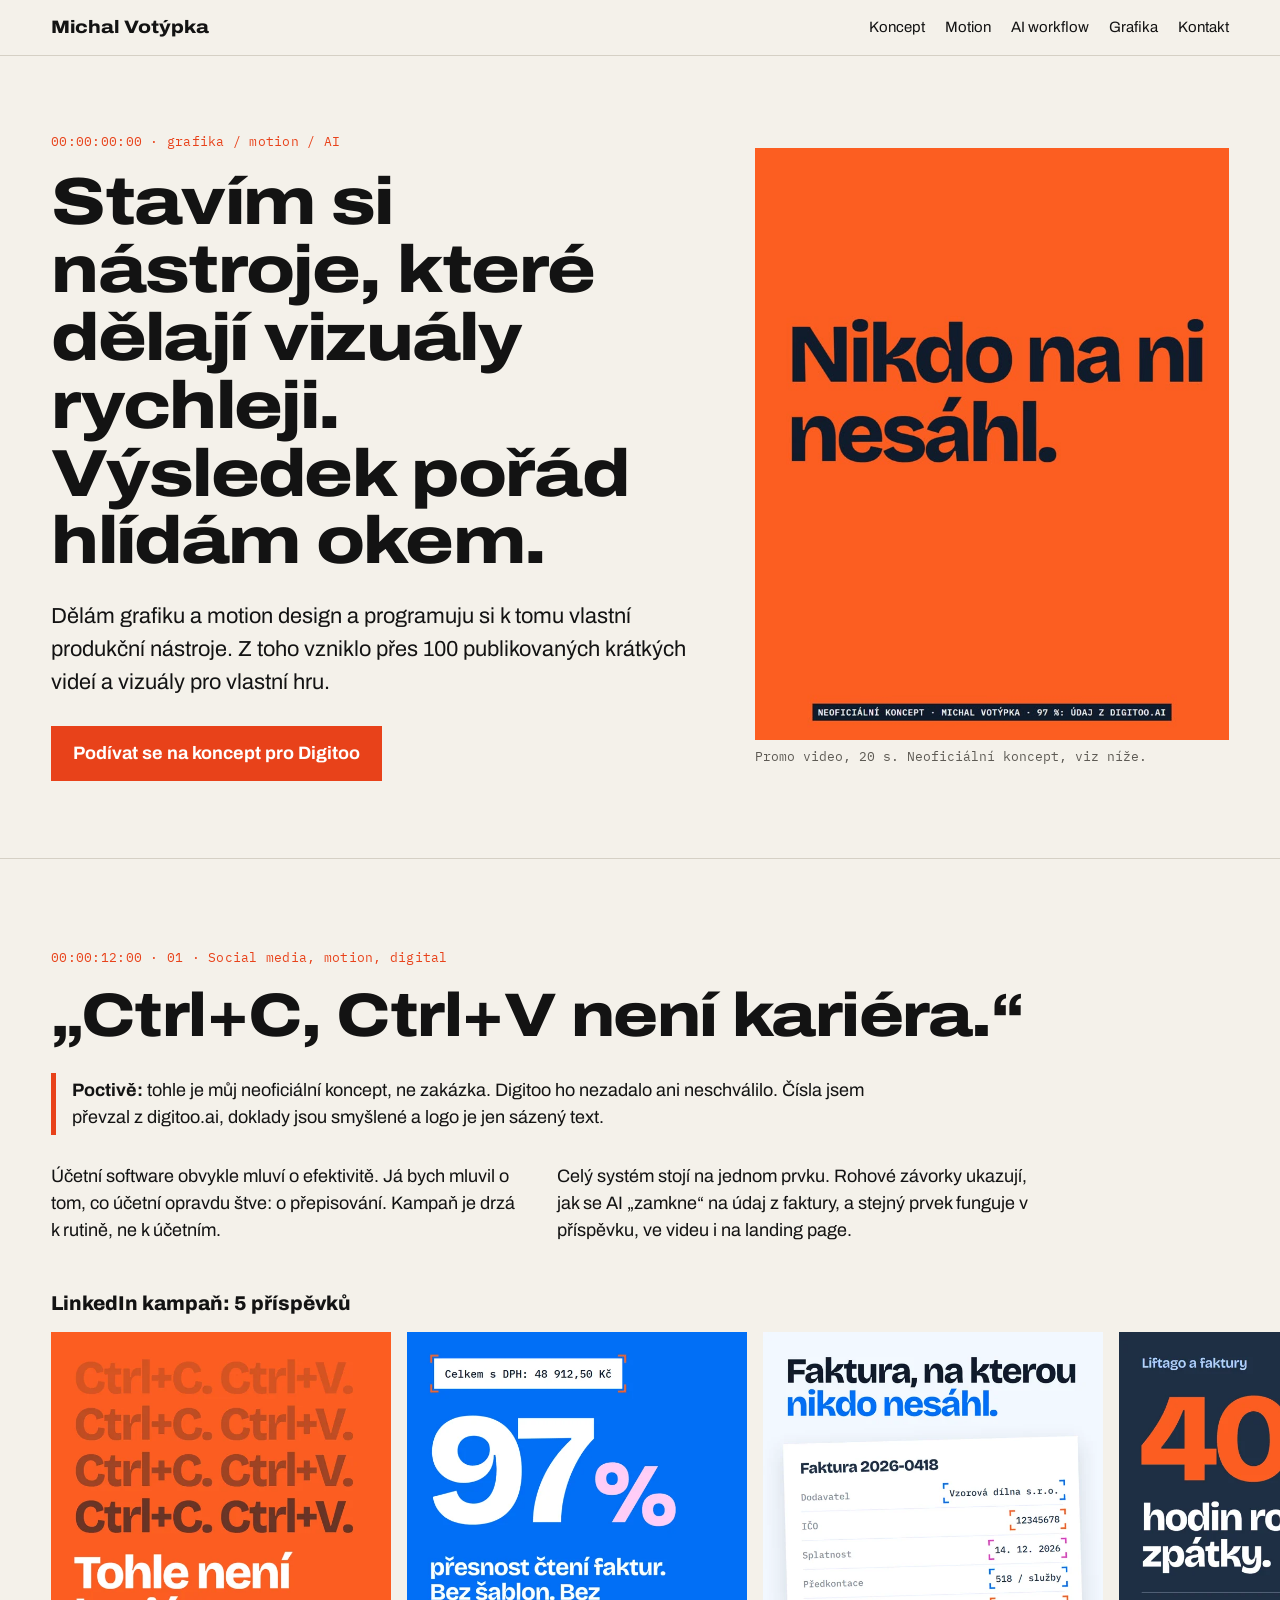
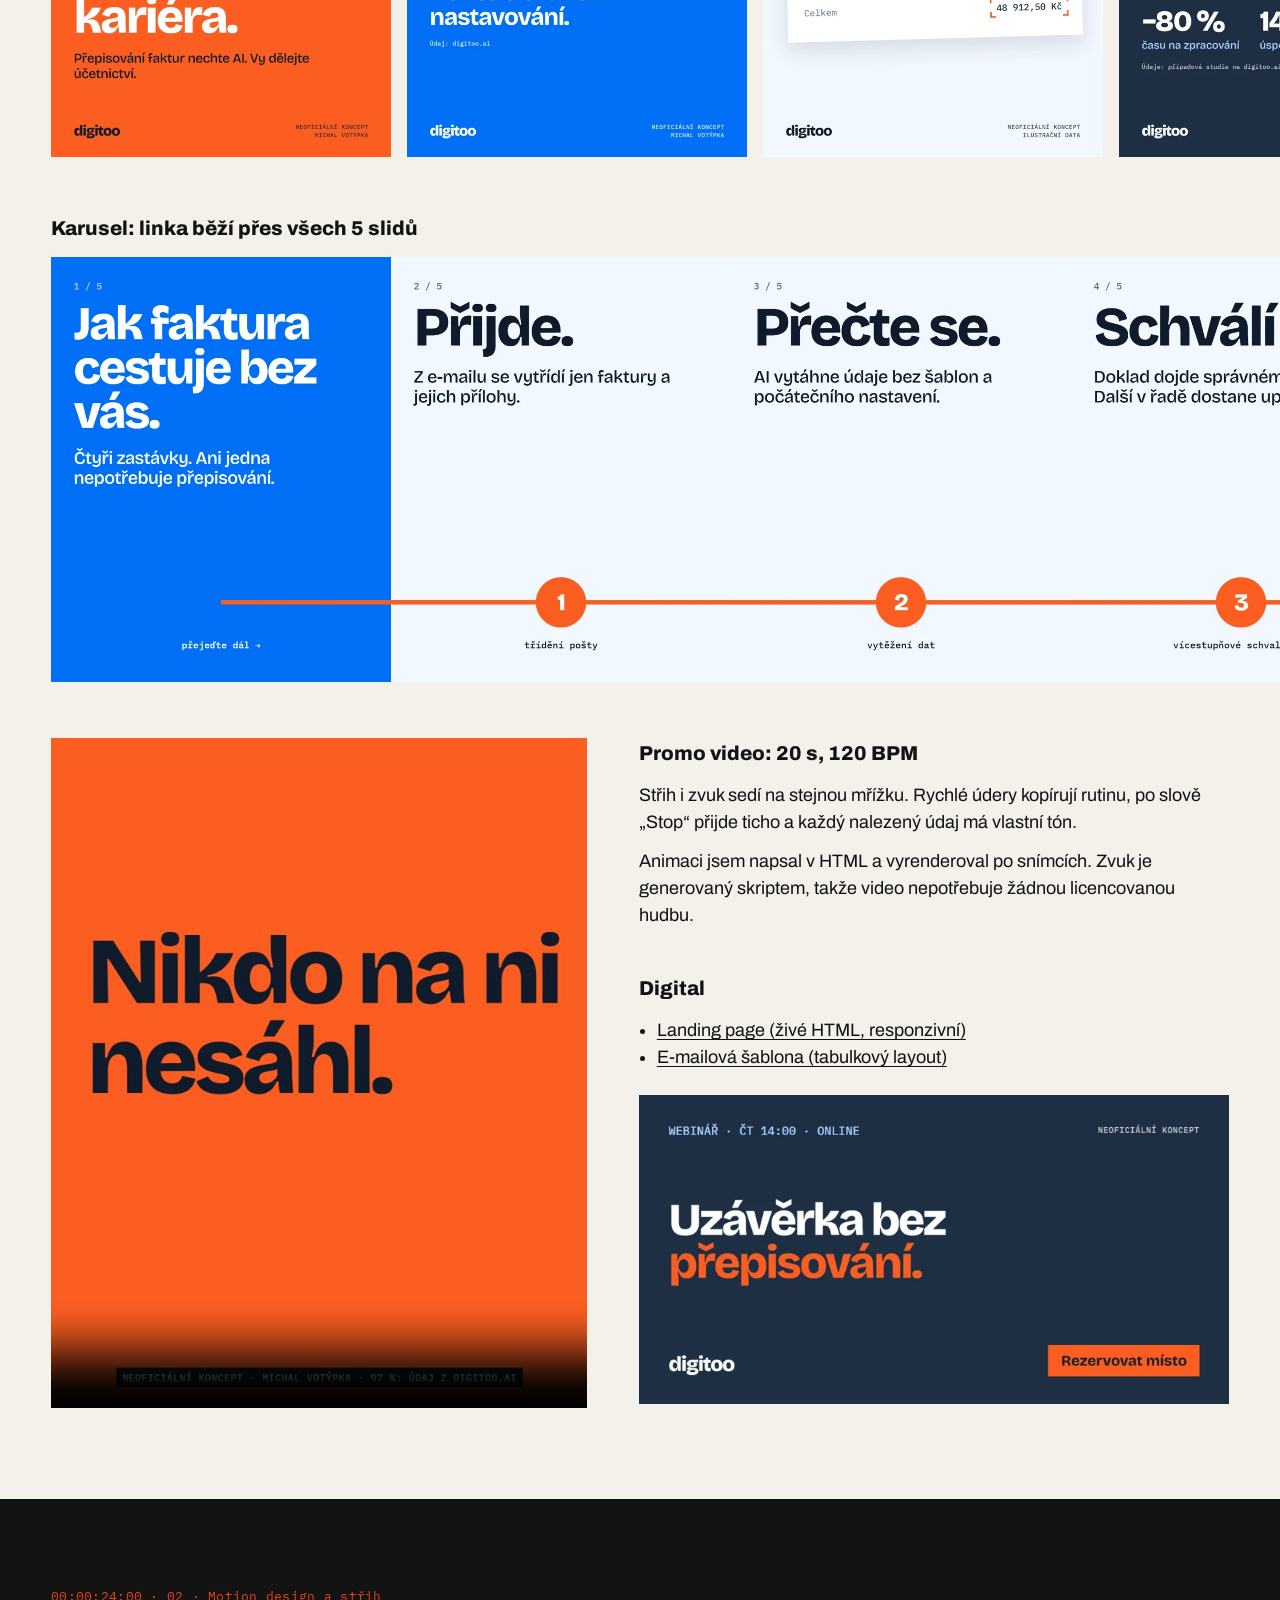
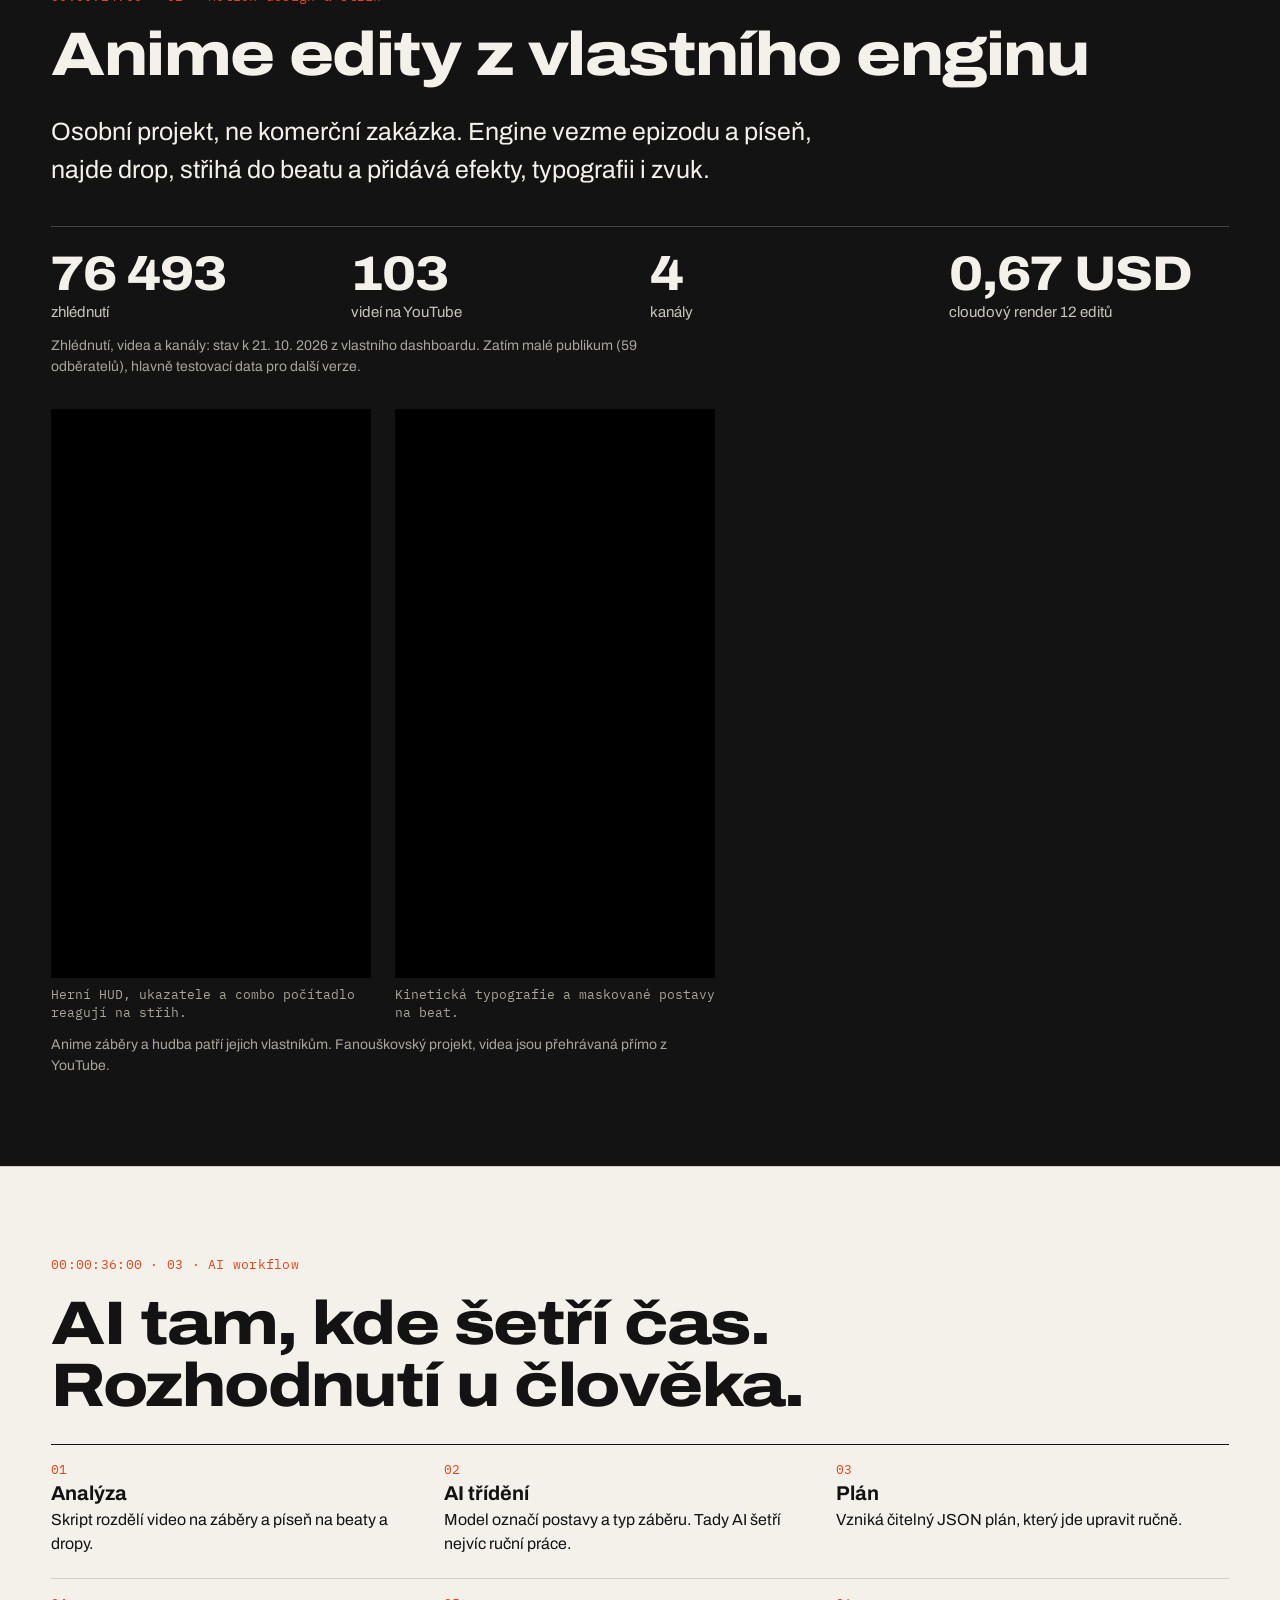
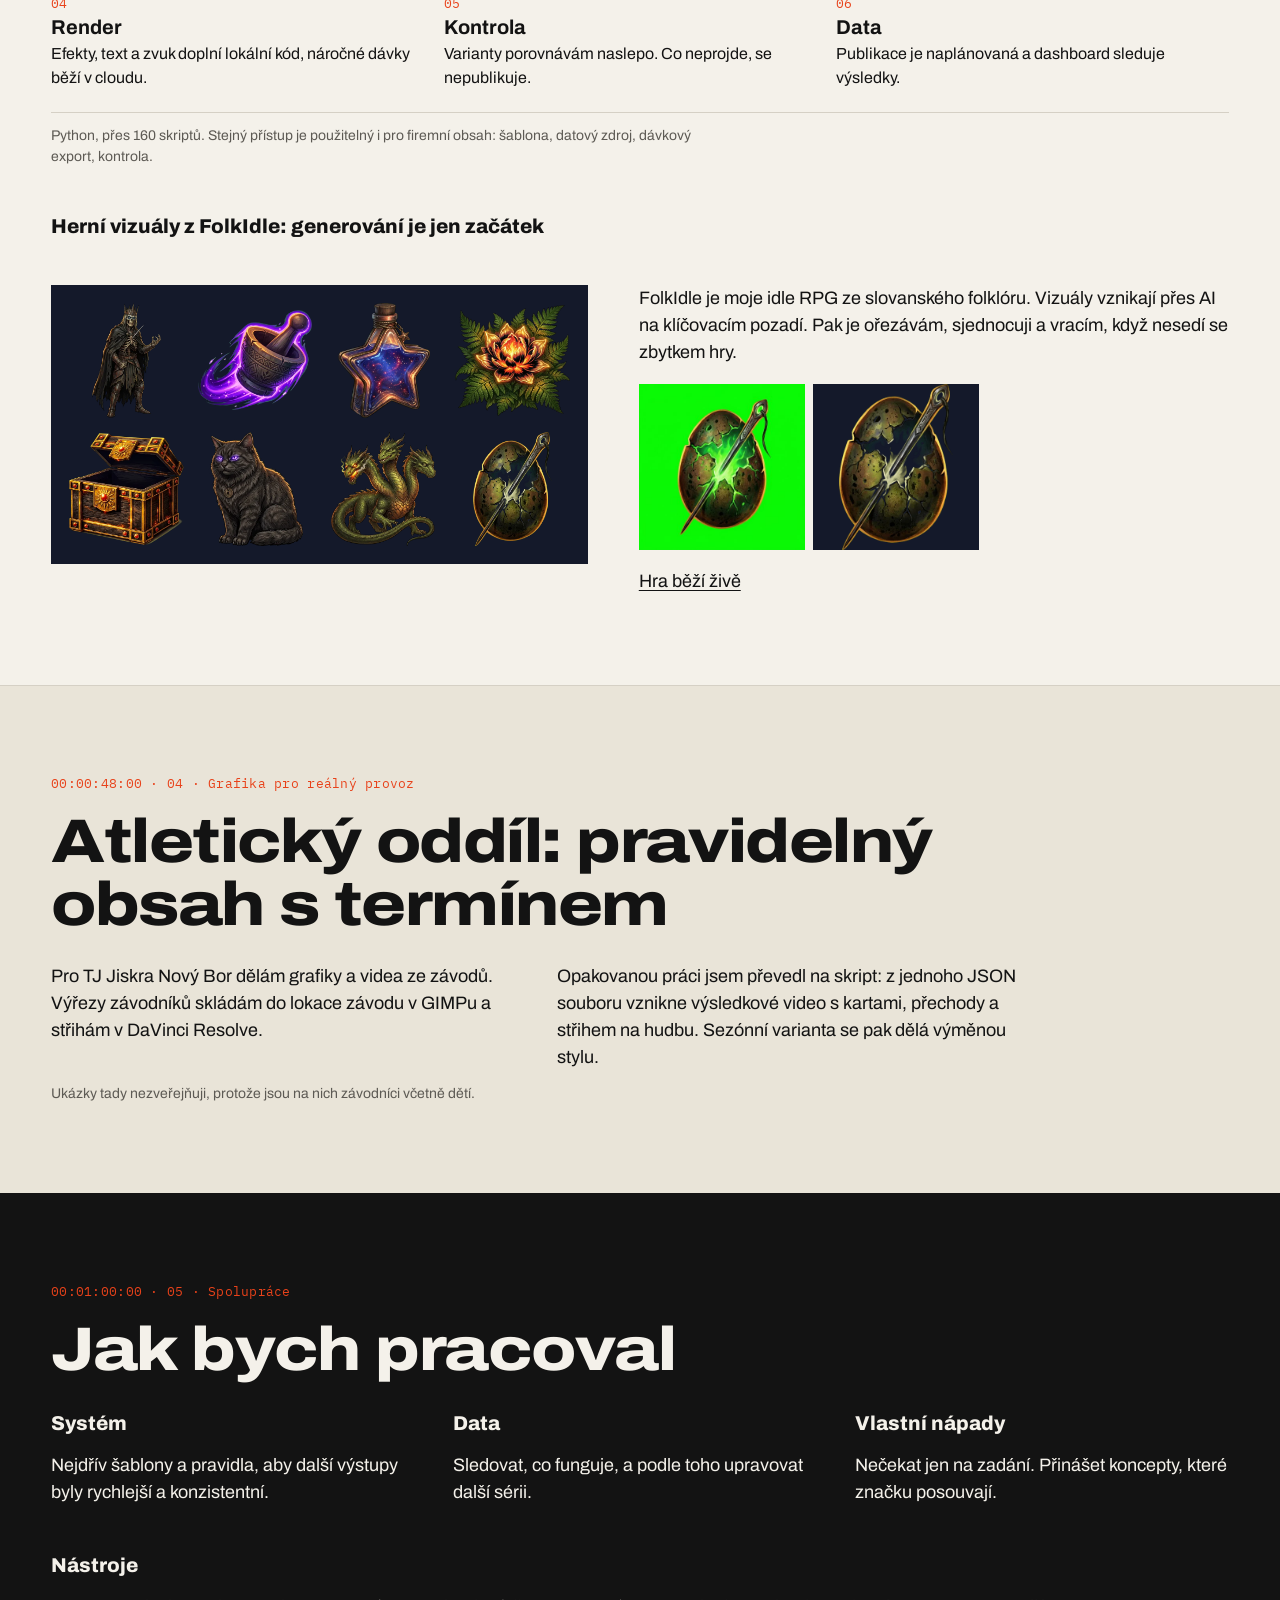
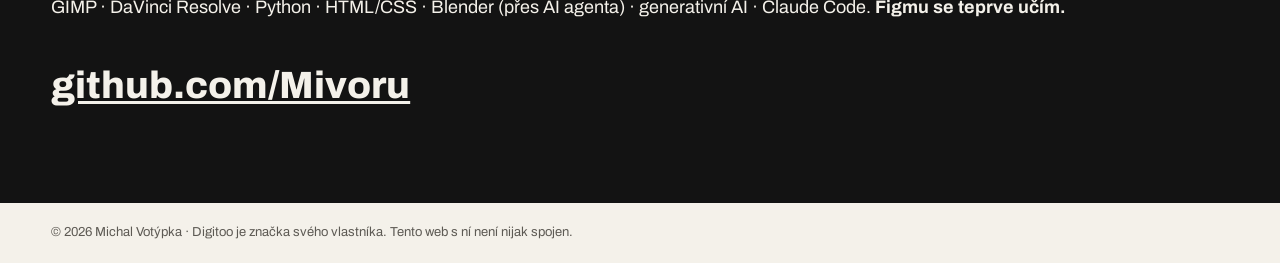
==== index.html @ 51f4b4b9 "feat: add portfolio site and Digitoo spec concept Static Czech portfolio with an unofficial campaign" ====
<!doctype html>
<html lang="cs"><head><meta charset="utf-8"><meta name="viewport" content="width=device-width,initial-scale=1">
<title>Michal Votýpka | AI-powered design a motion</title>
<meta name="description" content="Portfolio Michala Votýpky: grafika, motion design a vlastní AI nástroje pro kreativní produkci.">
<link rel="stylesheet" href="css/style.css"></head><body>
<header class="top"><a href="#start" class="name">Michal Votýpka</a>
<nav aria-label="Sekce"><a href="#koncept">Koncept</a><a href="#motion">Motion</a><a href="#workflow">AI workflow</a><a href="#grafika">Grafika</a><a href="#kontakt">Kontakt</a></nav></header>

<main id="start">
<section class="hero">
 <div class="hero-text">
  <p class="tc">00:00:00:00 · grafika / motion / AI</p>
  <h1>Stavím si nástroje, které dělají vizuály rychleji. Výsledek pořád hlídám okem.</h1>
  <p class="lead">Dělám grafiku a motion design a programuju si k tomu vlastní produkční nástroje. Z toho vzniklo přes 100 publikovaných krátkých videí a vizuály pro vlastní hru.</p>
  <a class="cta" href="#koncept">Podívat se na koncept pro Digitoo</a>
 </div>
 <figure class="hero-video"><video src="assets/video/promo.mp4" poster="assets/img/concept/promo_poster.jpg" autoplay muted loop playsinline></video>
 <figcaption>Promo video, 20 s. Neoficiální koncept, viz níže.</figcaption></figure>
</section>

<section id="koncept" class="block">
 <p class="tc">00:00:12:00 · 01 · Social media, motion, digital</p>
 <h2>„Ctrl+C, Ctrl+V není kariéra.“</h2>
 <p class="honest"><b>Poctivě:</b> tohle je můj neoficiální koncept, ne zakázka. Digitoo ho nezadalo ani neschválilo. Čísla jsem převzal z digitoo.ai, doklady jsou smyšlené a logo je jen sázený text.</p>
 <div class="two"><p>Účetní software obvykle mluví o efektivitě. Já bych mluvil o tom, co účetní opravdu štve: o přepisování. Kampaň je drzá k rutině, ne k účetním.</p>
 <p>Celý systém stojí na jednom prvku. Rohové závorky ukazují, jak se AI „zamkne“ na údaj z faktury, a stejný prvek funguje v příspěvku, ve videu i na landing page.</p></div>
 <h3>LinkedIn kampaň: 5 příspěvků</h3>
 <div class="rail" tabindex="0" aria-label="Příspěvky kampaně">
  <img loading="lazy" src="assets/img/concept/p1.webp" alt="Příspěvek: Ctrl+C, Ctrl+V. Tohle není kariéra.">
  <img loading="lazy" src="assets/img/concept/p2.webp" alt="Příspěvek: 97 % přesnost čtení faktur">
  <img loading="lazy" src="assets/img/concept/p3.webp" alt="Příspěvek: Faktura, na kterou nikdo nesáhl">
  <img loading="lazy" src="assets/img/concept/p4.webp" alt="Příspěvek: 400+ hodin ročně zpátky">
  <img loading="lazy" src="assets/img/concept/p5.webp" alt="Příspěvek: Krabice od bot není archiv">
 </div>
 <h3>Karusel: linka běží přes všech 5 slidů</h3>
 <div class="rail tight" tabindex="0" aria-label="Karusel">
  <img loading="lazy" src="assets/img/concept/c1.webp" alt="Slide 1: Jak faktura cestuje bez vás"><img loading="lazy" src="assets/img/concept/c2.webp" alt="Slide 2: Přijde"><img loading="lazy" src="assets/img/concept/c3.webp" alt="Slide 3: Přečte se"><img loading="lazy" src="assets/img/concept/c4.webp" alt="Slide 4: Schválí se"><img loading="lazy" src="assets/img/concept/c5.webp" alt="Slide 5: Zaúčtuje se">
 </div>
 <div class="split">
  <figure><video src="assets/video/promo.mp4" poster="assets/img/concept/promo_poster.jpg" controls playsinline preload="none"></video></figure>
  <div><h3>Promo video: 20 s, 120 BPM</h3>
  <p>Střih i zvuk sedí na stejnou mřížku. Rychlé údery kopírují rutinu, po slově „Stop“ přijde ticho a každý nalezený údaj má vlastní tón.</p>
  <p>Animaci jsem napsal v HTML a vyrenderoval po snímcích. Zvuk je generovaný skriptem, takže video nepotřebuje žádnou licencovanou hudbu.</p>
  <h3>Digital</h3>
  <ul class="links"><li><a href="concept/landing.html">Landing page (živé HTML, responzivní)</a></li><li><a href="concept/email.html">E-mailová šablona (tabulkový layout)</a></li></ul>
  <img loading="lazy" class="banner" src="assets/img/concept/b1.webp" alt="Banner na webinář: Uzávěrka bez přepisování"></div>
 </div>
</section>

<section id="motion" class="block dark">
 <p class="tc">00:00:24:00 · 02 · Motion design a střih</p>
 <h2>Anime edity z vlastního enginu</h2>
 <p class="big-note">Osobní projekt, ne komerční zakázka. Engine vezme epizodu a píseň, najde drop, střihá do beatu a přidává efekty, typografii i zvuk.</p>
 <dl class="stats"><div><dt>76 493</dt><dd>zhlédnutí</dd></div><div><dt>103</dt><dd>videí na YouTube</dd></div><div><dt>4</dt><dd>kanály</dd></div><div><dt>0,67 USD</dt><dd>cloudový render 12 editů</dd></div></dl>
 <p class="small">Zhlédnutí, videa a kanály: stav k 21. 10. 2026 z vlastního dashboardu. Zatím malé publikum (59 odběratelů), hlavně testovací data pro další verze.</p>
 <div class="clips">
  <figure><iframe loading="lazy" src="https://www.youtube-nocookie.com/embed/Z-_xlvTYbtY" title="Edit Yuji vs Choso" allow="encrypted-media; picture-in-picture; fullscreen"></iframe><figcaption>Herní HUD, ukazatele a combo počítadlo reagují na střih.</figcaption></figure>
  <figure><iframe loading="lazy" src="https://www.youtube-nocookie.com/embed/14dQo7LwkXw" title="Edit Blood Demon Arts" allow="encrypted-media; picture-in-picture; fullscreen"></iframe><figcaption>Kinetická typografie a maskované postavy na beat.</figcaption></figure>
 </div>
 <p class="small">Anime záběry a hudba patří jejich vlastníkům. Fanouškovský projekt, videa jsou přehrávaná přímo z YouTube.</p>
</section>

<section id="workflow" class="block">
 <p class="tc">00:00:36:00 · 03 · AI workflow</p>
 <h2>AI tam, kde šetří čas. Rozhodnutí u člověka.</h2>
 <ol class="flow">
  <li><b>Analýza</b>Skript rozdělí video na záběry a píseň na beaty a dropy.</li>
  <li><b>AI třídění</b>Model označí postavy a typ záběru. Tady AI šetří nejvíc ruční práce.</li>
  <li><b>Plán</b>Vzniká čitelný JSON plán, který jde upravit ručně.</li>
  <li><b>Render</b>Efekty, text a zvuk doplní lokální kód, náročné dávky běží v cloudu.</li>
  <li><b>Kontrola</b>Varianty porovnávám naslepo. Co neprojde, se nepublikuje.</li>
  <li><b>Data</b>Publikace je naplánovaná a dashboard sleduje výsledky.</li>
 </ol>
 <p class="small">Python, přes 160 skriptů. Stejný přístup je použitelný i pro firemní obsah: šablona, datový zdroj, dávkový export, kontrola.</p>
 <h3>Herní vizuály z FolkIdle: generování je jen začátek</h3>
 <div class="split game">
  <div class="assets">
   <img loading="lazy" src="assets/img/game/boss_koschei_sprite.webp" alt="Boss Kostěj"><img loading="lazy" src="assets/img/game/ab_mortar_flight.webp" alt="Ikona schopnosti: let v hmoždíři"><img loading="lazy" src="assets/img/game/potion_kupala.webp" alt="Lektvar"><img loading="lazy" src="assets/img/game/herb_fern_flower.webp" alt="Kapradí"><img loading="lazy" src="assets/img/game/loot_legendary_open.webp" alt="Legendární truhla"><img loading="lazy" src="assets/img/game/mob_bayun.webp" alt="Kocour Bajun"><img loading="lazy" src="assets/img/game/boss_zmey_sprite.webp" alt="Boss Zmej"><img loading="lazy" src="assets/img/game/ab_needle.webp" alt="Ikona schopnosti: jehla ve vejci">
  </div>
  <div><p>FolkIdle je moje idle RPG ze slovanského folklóru. Vizuály vznikají přes AI na klíčovacím pozadí. Pak je ořezávám, sjednocuji a vracím, když nesedí se zbytkem hry.</p>
  <figure class="before"><img loading="lazy" src="assets/img/game/ab_needle_raw.jpg" alt="Původní výstup na klíčovacím pozadí"><img loading="lazy" src="assets/img/game/ab_needle.webp" alt="Výsledný výřez"></figure>
  <p><a href="https://folkidle.duckdns.org">Hra běží živě</a></p></div>
 </div>
</section>

<section id="grafika" class="block alt">
 <p class="tc">00:00:48:00 · 04 · Grafika pro reálný provoz</p>
 <h2>Atletický oddíl: pravidelný obsah s termínem</h2>
 <div class="two"><p>Pro TJ Jiskra Nový Bor dělám grafiky a videa ze závodů. Výřezy závodníků skládám do lokace závodu v GIMPu a střihám v DaVinci Resolve.</p>
  <p>Opakovanou práci jsem převedl na skript: z jednoho JSON souboru vznikne výsledkové video s kartami, přechody a střihem na hudbu. Sezónní varianta se pak dělá výměnou stylu.</p></div>
 <p class="small">Ukázky tady nezveřejňuji, protože jsou na nich závodníci včetně dětí.</p>
</section>

<section id="kontakt" class="block dark">
 <p class="tc">00:01:00:00 · 05 · Spolupráce</p>
 <h2>Jak bych pracoval</h2>
 <div class="three"><div><h3>Systém</h3><p>Nejdřív šablony a pravidla, aby další výstupy byly rychlejší a konzistentní.</p></div><div><h3>Data</h3><p>Sledovat, co funguje, a podle toho upravovat další sérii.</p></div><div><h3>Vlastní nápady</h3><p>Nečekat jen na zadání. Přinášet koncepty, které značku posouvají.</p></div></div>
 <h3>Nástroje</h3>
 <p>GIMP · DaVinci Resolve · Python · HTML/CSS · Blender (přes AI agenta) · generativní AI · Claude Code. <b>Figmu se teprve učím.</b></p>
 <p class="contact"><a href="https://github.com/Mivoru">github.com/Mivoru</a></p>
</section>
</main>
<footer class="foot">© 2026 Michal Votýpka · Digitoo je značka svého vlastníka. Tento web s ní není nijak spojen.</footer>
<script src="js/main.js"></script></body></html>
---- css/style.css ----
@font-face{font-family:Archivo;src:url(../assets/fonts/archivo-latin-ext-wdth-normal.woff2) format("woff2");font-weight:100 900;font-stretch:62% 125%;unicode-range:U+0100-02BA,U+1E00-1E9F,U+20A0-20C0}
@font-face{font-family:Archivo;src:url(../assets/fonts/archivo-latin-wdth-normal.woff2) format("woff2");font-weight:100 900;font-stretch:62% 125%;unicode-range:U+0000-00FF,U+2000-206F,U+20AC,U+2212}
@font-face{font-family:Plex;src:url(../assets/fonts/ibm-plex-mono-latin-ext-400-normal.woff2) format("woff2");font-weight:400;unicode-range:U+0100-02BA,U+1E00-1E9F}
@font-face{font-family:Plex;src:url(../assets/fonts/ibm-plex-mono-latin-400-normal.woff2) format("woff2");font-weight:400;unicode-range:U+0000-00FF,U+2000-206F}
:root{--paper:#F4F1EA;--ink:#131313;--mute:#5d5a54;--line:#d5d0c5;--hot:#E8421A;--dark:#131313;--alt:#E9E4D8;--gutter:clamp(16px,4vw,56px)}
*{box-sizing:border-box;margin:0}
html{scroll-behavior:smooth;scroll-padding-top:72px}
body{background:var(--paper);color:var(--ink);font:400 18px/1.5 Archivo,system-ui,sans-serif;-webkit-font-smoothing:antialiased;overflow-x:hidden}
img,video{display:block;max-width:100%}
a{color:inherit;text-underline-offset:3px}
a:focus-visible,.rail:focus-visible{outline:3px solid var(--hot);outline-offset:3px}
.top{position:sticky;top:0;z-index:9;display:flex;justify-content:space-between;align-items:center;gap:16px;padding:14px var(--gutter);background:var(--paper);border-bottom:1px solid var(--line)}
.name{font-weight:800;font-stretch:115%;text-decoration:none;white-space:nowrap}
.top nav{display:flex;gap:20px;font-size:15px}.top nav a{text-decoration:none}.top nav a:hover{color:var(--hot)}
.tc{font:400 13px/1.4 Plex,monospace;color:var(--hot);letter-spacing:.02em;margin-bottom:18px}
h1,h2{font-weight:800;font-stretch:118%;letter-spacing:-.025em;line-height:1.02}
h1{font-size:clamp(36px,5.2vw,74px)}
h2{font-size:clamp(32px,4.8vw,66px);max-width:17em;margin-bottom:26px}
h3{font-size:20px;font-weight:800;margin:44px 0 14px}
p+p{margin-top:12px}
.hero{display:grid;grid-template-columns:1.35fr 1fr;gap:clamp(24px,5vw,72px);align-items:center;padding:clamp(36px,6vw,80px) var(--gutter)}
.lead{font-size:clamp(18px,1.7vw,22px);margin:24px 0 28px;max-width:34em}
.cta{display:inline-block;background:var(--hot);color:#fff;font-weight:700;padding:14px 22px;text-decoration:none}
.cta:hover{background:var(--ink)}
.hero-video video{width:100%;max-height:74vh;object-fit:contain;background:#000}
figcaption{font:400 13px/1.4 Plex,monospace;color:var(--mute);margin-top:8px}
.block{padding:clamp(48px,7vw,104px) var(--gutter);border-top:1px solid var(--line)}
.dark{background:var(--dark);color:var(--paper);border:0}.dark figcaption,.dark .small{color:#a9a59c}
.alt{background:var(--alt)}
.honest{border-left:5px solid var(--hot);padding:4px 0 4px 16px;max-width:46em;margin-bottom:28px}
.two{display:grid;grid-template-columns:1fr 1fr;gap:32px;max-width:980px}.two p{margin:0}
.rail{display:flex;gap:16px;overflow-x:auto;padding-bottom:12px;margin-right:calc(var(--gutter)*-1);scroll-snap-type:x proximity}
.rail img{flex:none;width:min(340px,76vw);height:auto;aspect-ratio:4/5;scroll-snap-align:start}
.rail.tight{gap:0}
.split{display:grid;grid-template-columns:minmax(0,1fr) minmax(0,1.1fr);gap:clamp(24px,4vw,56px);margin-top:44px;align-items:start}
.split h3:first-child{margin-top:0}
.links{padding-left:18px}.banner{margin-top:24px;width:100%}
.big-note{font-size:clamp(19px,2vw,25px);max-width:32em}
.stats{display:grid;grid-template-columns:repeat(4,1fr);gap:20px;margin:38px 0 12px;border-top:1px solid #444;padding-top:20px}
.stats dt{font-size:clamp(28px,3.8vw,50px);font-weight:800;font-stretch:112%;letter-spacing:-.02em;line-height:1.1}
.stats dd{margin:0;color:#c9c5bb;font-size:15px}
.small{font-size:14px;color:var(--mute);max-width:46em;margin-top:12px}
.clips{display:grid;grid-template-columns:repeat(2,minmax(0,320px));gap:24px;margin-top:32px}
.clips iframe{display:block;width:100%;aspect-ratio:9/16;border:0;background:#000}
.flow{list-style:none;padding:0;counter-reset:s;display:grid;grid-template-columns:repeat(3,1fr);gap:0;border-top:1px solid var(--ink)}
.flow li{counter-increment:s;padding:16px 18px 22px 0;border-bottom:1px solid var(--line);font-size:16px}
.flow li::before{content:"0" counter(s);display:block;font:400 13px Plex,monospace;color:var(--hot)}
.flow b{display:block;font-size:20px}
.assets{display:grid;grid-template-columns:repeat(4,1fr);gap:14px;background:#14192A;padding:18px}
.assets img{width:100%;aspect-ratio:1;object-fit:contain}
.before{display:grid;grid-template-columns:1fr 1fr;gap:8px;margin:18px 0;max-width:340px}
.before img{width:100%;aspect-ratio:1;object-fit:contain;background:#14192A}
.three{display:grid;grid-template-columns:repeat(3,1fr);gap:28px}.three h3{margin-top:0}
.contact{font-size:clamp(24px,3vw,38px);font-weight:800;margin-top:36px}
.foot{padding:20px var(--gutter);font-size:13px;color:var(--mute)}
@media(max-width:860px){.hero,.split,.two,.three{grid-template-columns:minmax(0,1fr)}.top nav{display:none}.stats{grid-template-columns:1fr 1fr}.flow{grid-template-columns:1fr 1fr}.hero-video{max-width:440px}}
@media(max-width:480px){.flow{grid-template-columns:1fr}.clips{grid-template-columns:minmax(0,1fr)}}
@media(prefers-reduced-motion:reduce){html{scroll-behavior:auto}}
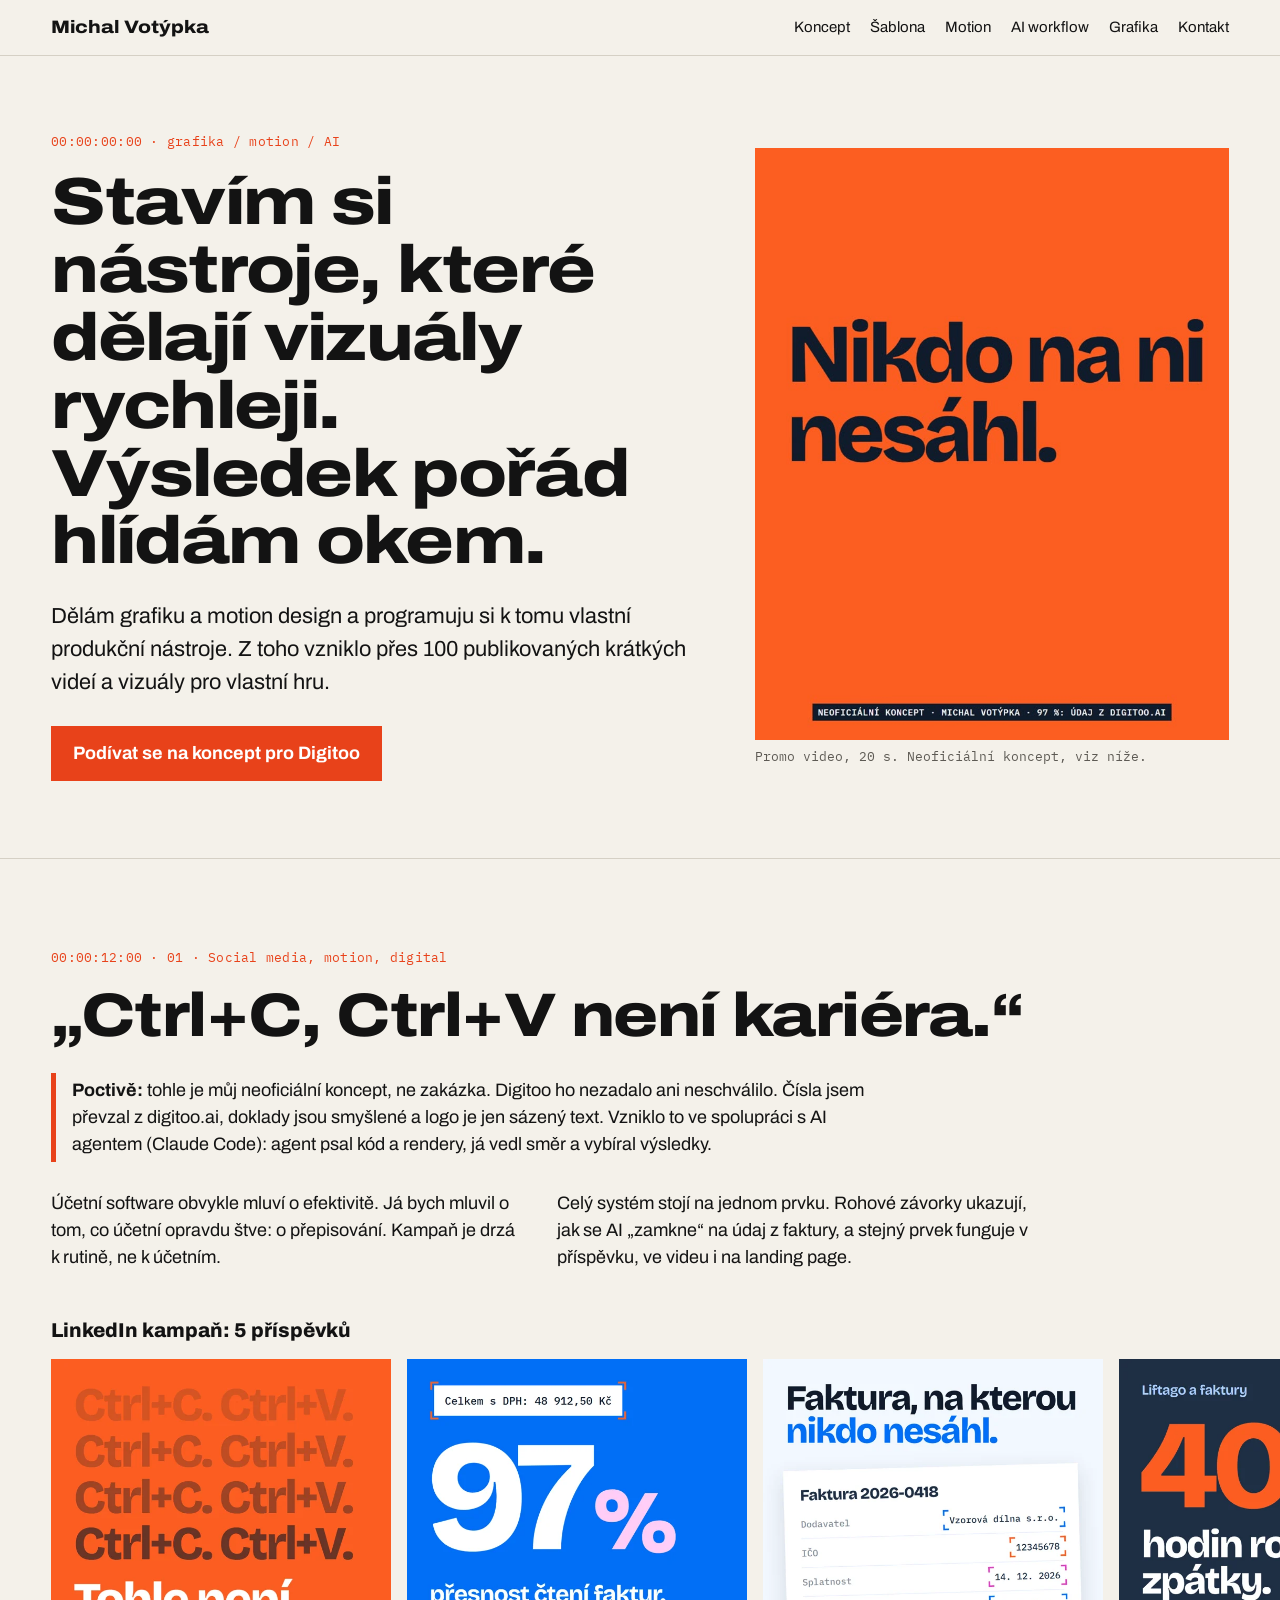
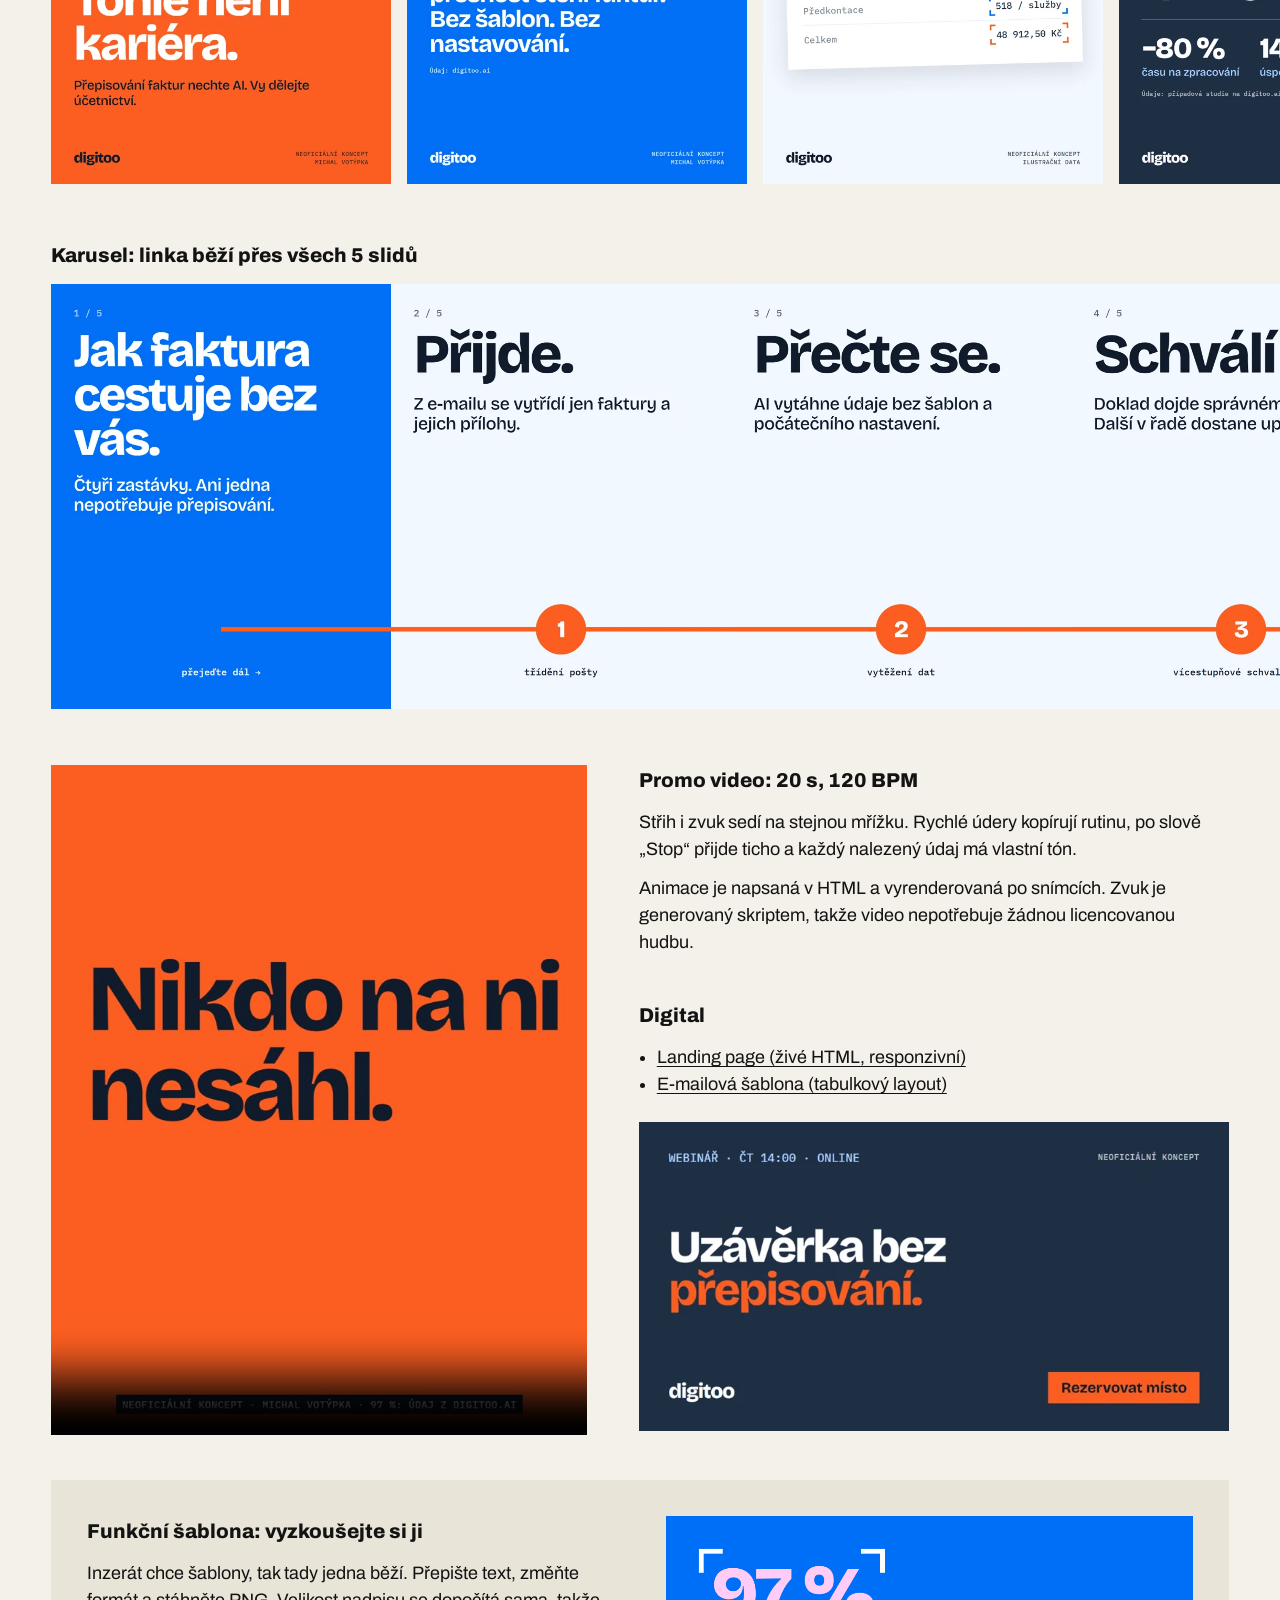
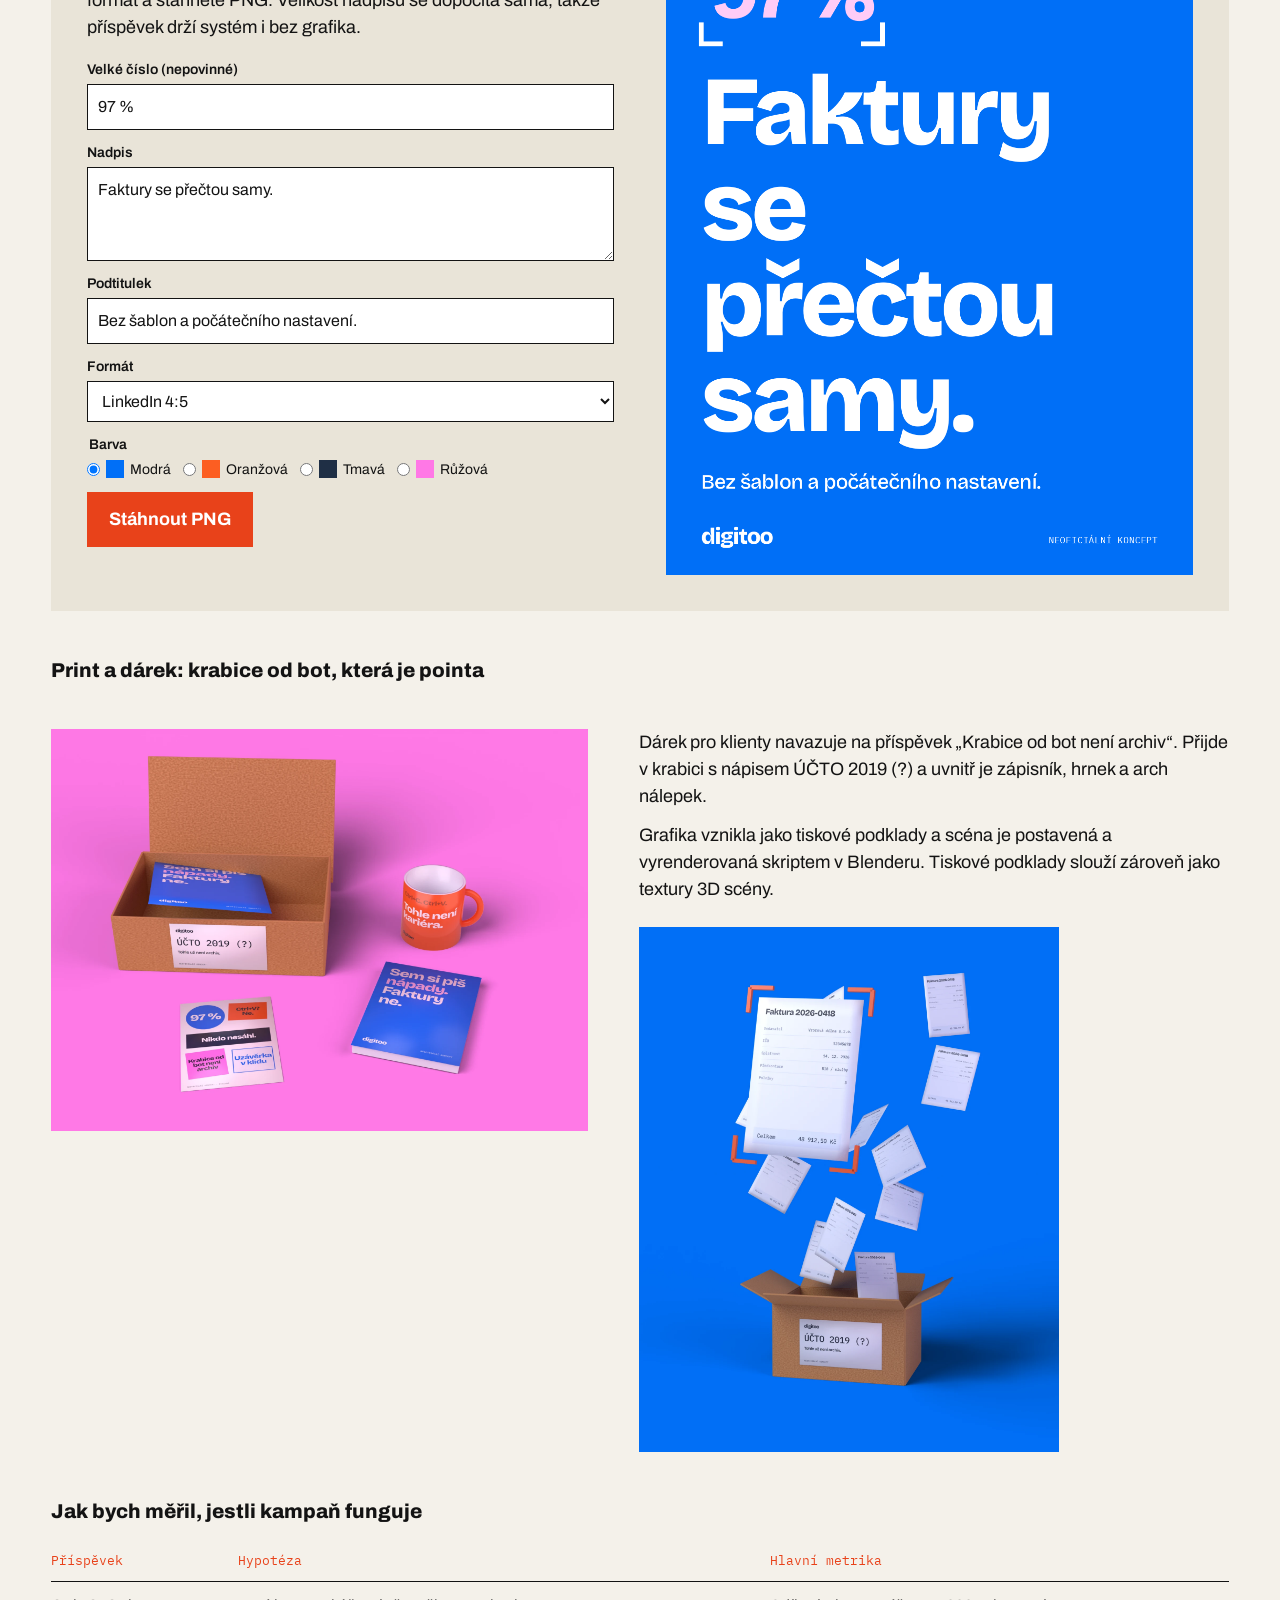
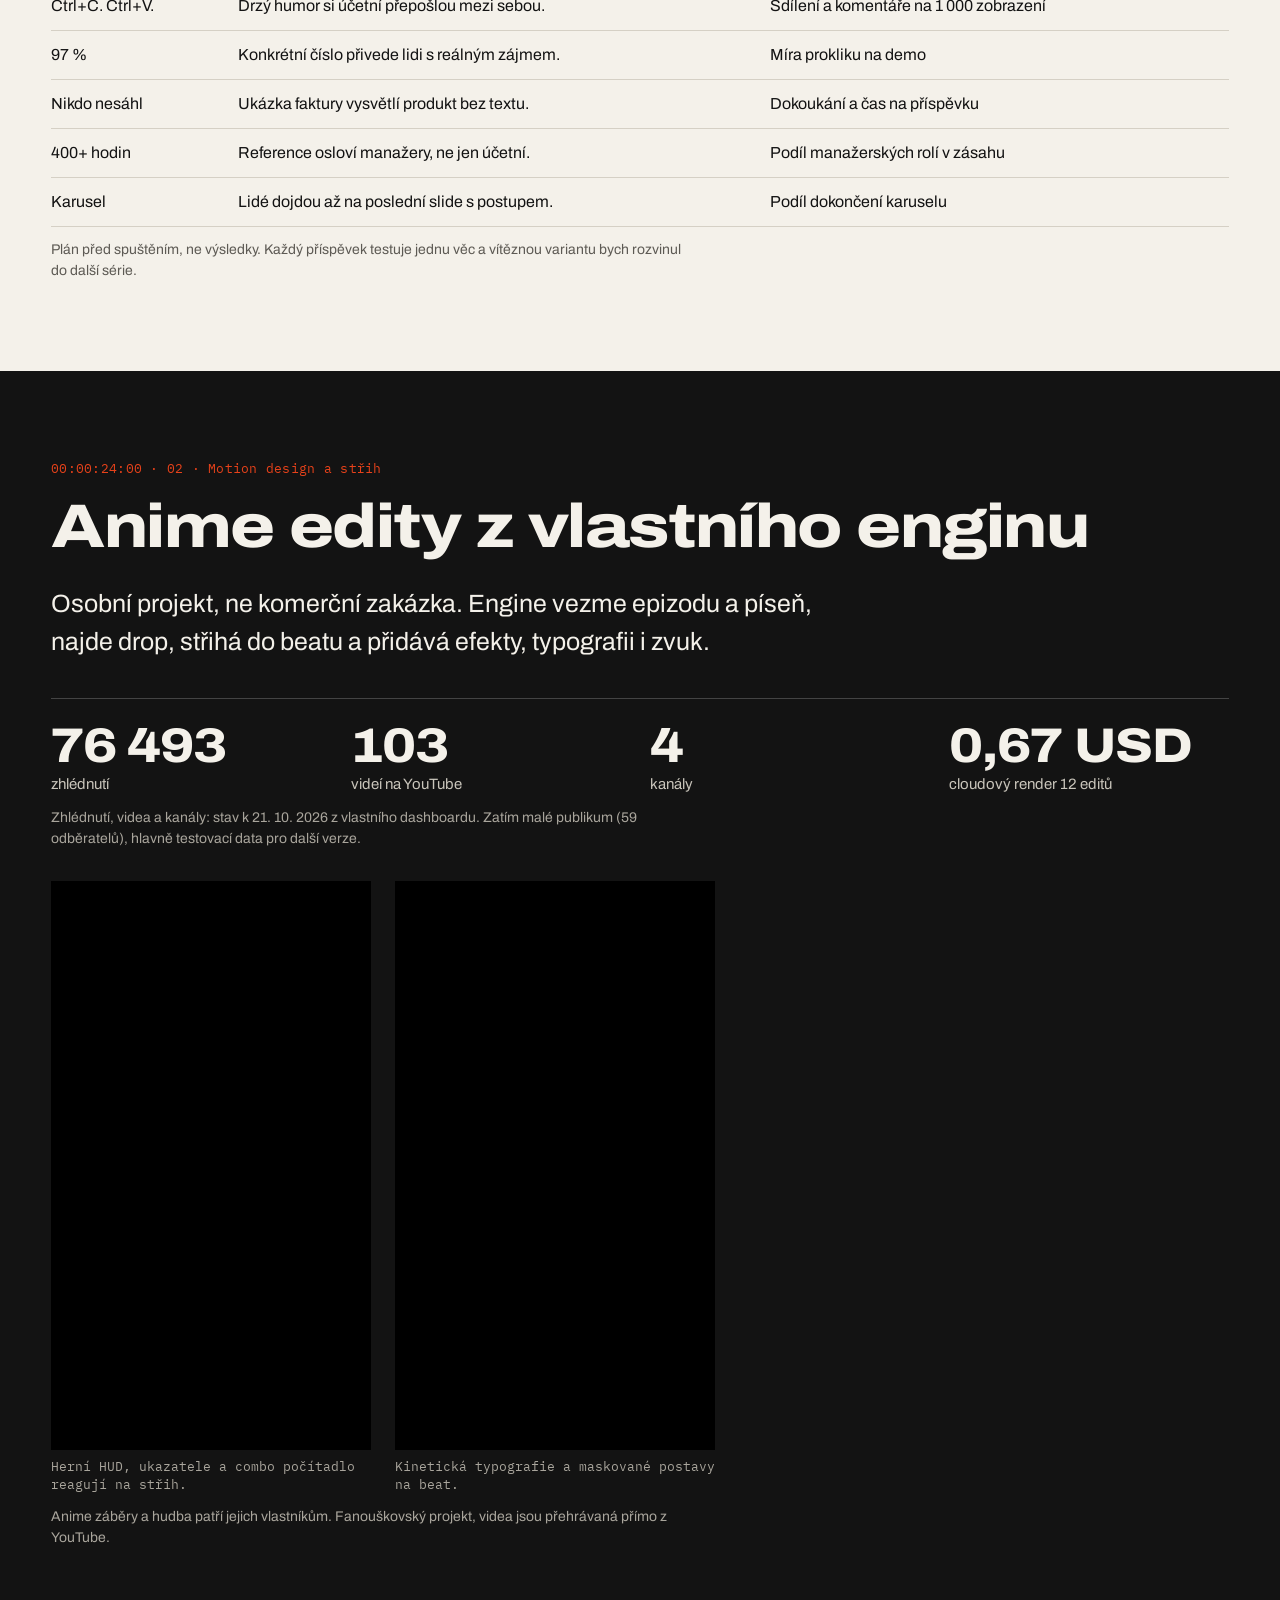
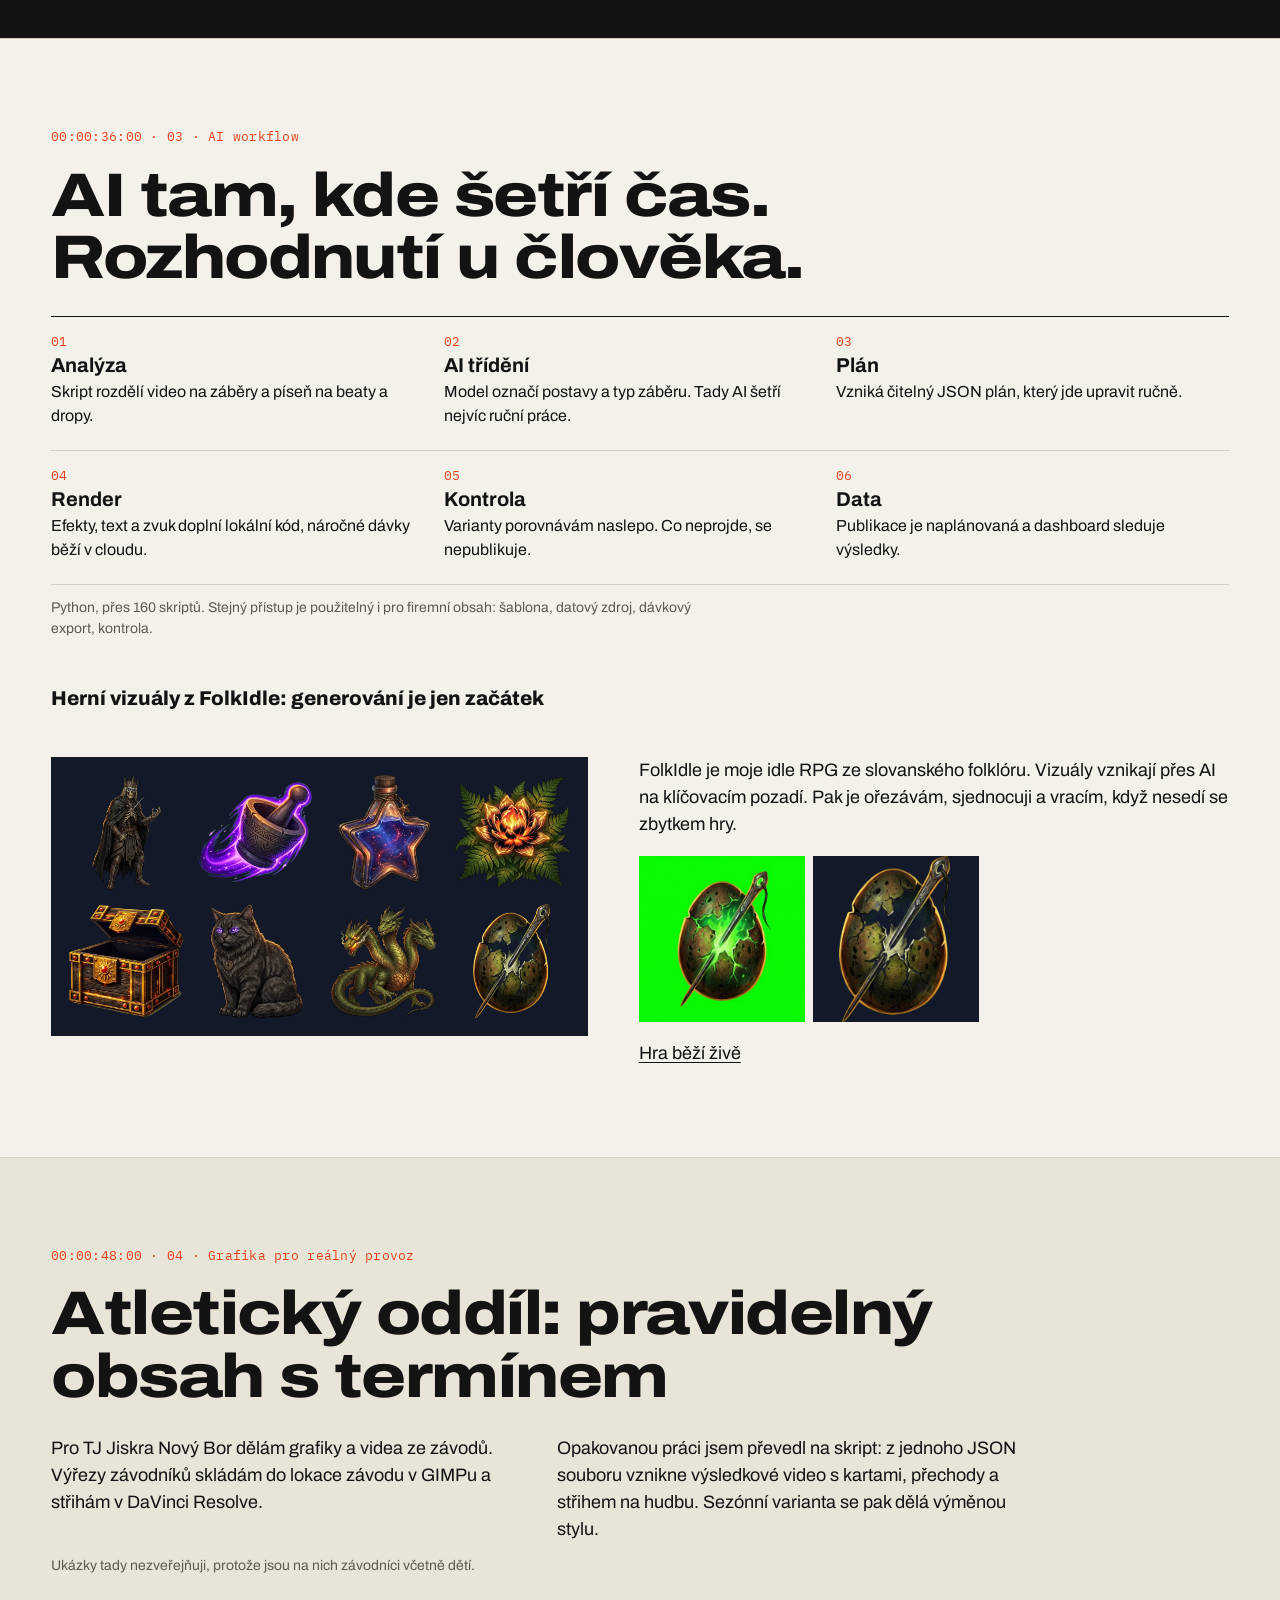
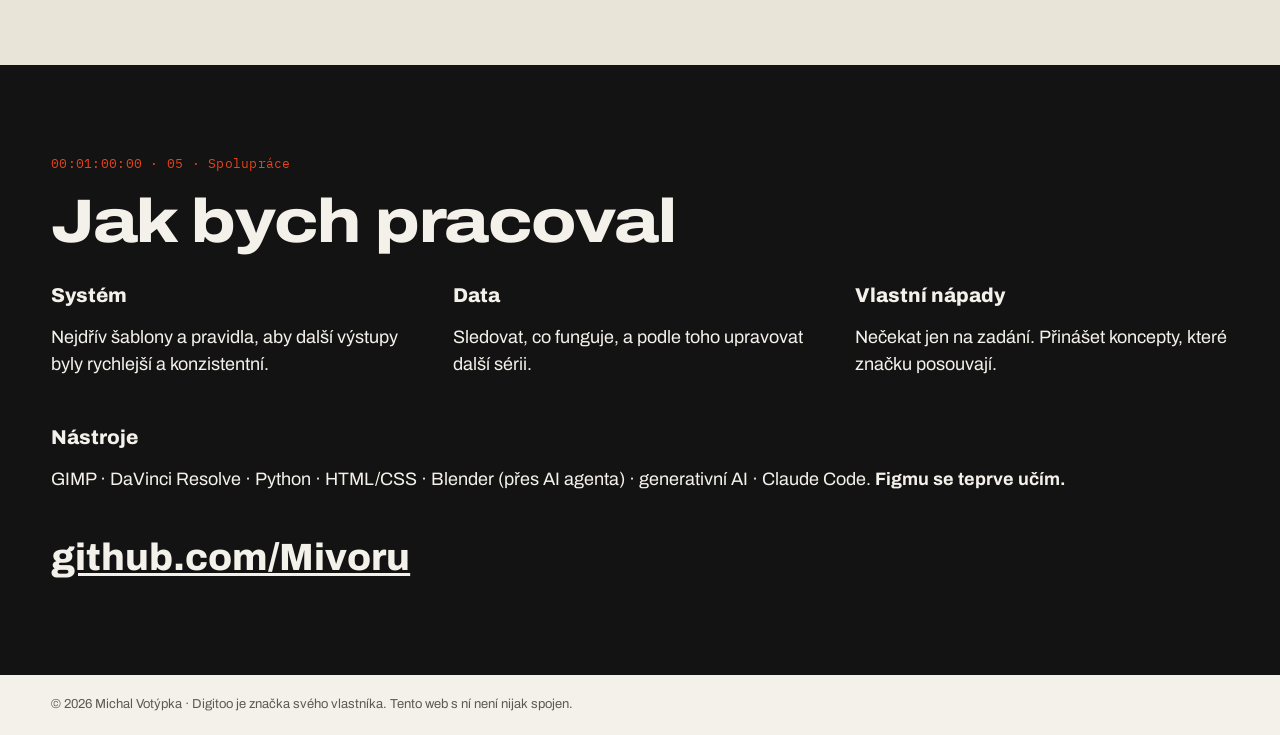
==== commit 40183ffe: "feat: add live post template, 3D print concept and measurement plan Interactive post generator with " ====
--- a/index.html
+++ b/index.html
@@ -4,7 +4,7 @@
 <meta name="description" content="Portfolio Michala Votýpky: grafika, motion design a vlastní AI nástroje pro kreativní produkci.">
 <link rel="stylesheet" href="css/style.css"></head><body>
 <header class="top"><a href="#start" class="name">Michal Votýpka</a>
-<nav aria-label="Sekce"><a href="#koncept">Koncept</a><a href="#motion">Motion</a><a href="#workflow">AI workflow</a><a href="#grafika">Grafika</a><a href="#kontakt">Kontakt</a></nav></header>
+<nav aria-label="Sekce"><a href="#koncept">Koncept</a><a href="#sablona">Šablona</a><a href="#motion">Motion</a><a href="#workflow">AI workflow</a><a href="#grafika">Grafika</a><a href="#kontakt">Kontakt</a></nav></header>
 
 <main id="start">
 <section class="hero">
@@ -21,7 +21,7 @@
 <section id="koncept" class="block">
  <p class="tc">00:00:12:00 · 01 · Social media, motion, digital</p>
  <h2>„Ctrl+C, Ctrl+V není kariéra.“</h2>
- <p class="honest"><b>Poctivě:</b> tohle je můj neoficiální koncept, ne zakázka. Digitoo ho nezadalo ani neschválilo. Čísla jsem převzal z digitoo.ai, doklady jsou smyšlené a logo je jen sázený text.</p>
+ <p class="honest"><b>Poctivě:</b> tohle je můj neoficiální koncept, ne zakázka. Digitoo ho nezadalo ani neschválilo. Čísla jsem převzal z digitoo.ai, doklady jsou smyšlené a logo je jen sázený text. Vzniklo to ve spolupráci s AI agentem (Claude Code): agent psal kód a rendery, já vedl směr a vybíral výsledky.</p>
  <div class="two"><p>Účetní software obvykle mluví o efektivitě. Já bych mluvil o tom, co účetní opravdu štve: o přepisování. Kampaň je drzá k rutině, ne k účetním.</p>
  <p>Celý systém stojí na jednom prvku. Rohové závorky ukazují, jak se AI „zamkne“ na údaj z faktury, a stejný prvek funguje v příspěvku, ve videu i na landing page.</p></div>
  <h3>LinkedIn kampaň: 5 příspěvků</h3>
@@ -40,11 +40,50 @@
   <figure><video src="assets/video/promo.mp4" poster="assets/img/concept/promo_poster.jpg" controls playsinline preload="none"></video></figure>
   <div><h3>Promo video: 20 s, 120 BPM</h3>
   <p>Střih i zvuk sedí na stejnou mřížku. Rychlé údery kopírují rutinu, po slově „Stop“ přijde ticho a každý nalezený údaj má vlastní tón.</p>
-  <p>Animaci jsem napsal v HTML a vyrenderoval po snímcích. Zvuk je generovaný skriptem, takže video nepotřebuje žádnou licencovanou hudbu.</p>
+  <p>Animace je napsaná v HTML a vyrenderovaná po snímcích. Zvuk je generovaný skriptem, takže video nepotřebuje žádnou licencovanou hudbu.</p>
   <h3>Digital</h3>
   <ul class="links"><li><a href="concept/landing.html">Landing page (živé HTML, responzivní)</a></li><li><a href="concept/email.html">E-mailová šablona (tabulkový layout)</a></li></ul>
   <img loading="lazy" class="banner" src="assets/img/concept/b1.webp" alt="Banner na webinář: Uzávěrka bez přepisování"></div>
  </div>
+
+ <div class="gen" id="sablona">
+  <div><h3>Funkční šablona: vyzkoušejte si ji</h3>
+  <p>Inzerát chce šablony, tak tady jedna běží. Přepište text, změňte formát a stáhněte PNG. Velikost nadpisu se dopočítá sama, takže příspěvek drží systém i bez grafika.</p>
+  <form id="gen-form">
+   <label>Velké číslo (nepovinné)<input name="stat" value="97 %" maxlength="12"></label>
+   <label>Nadpis<textarea name="head" rows="3" maxlength="90">Faktury se přečtou samy.</textarea></label>
+   <label>Podtitulek<input name="sub" value="Bez šablon a počátečního nastavení." maxlength="90"></label>
+   <label>Formát<select name="format"><option value="post">LinkedIn 4:5</option><option value="square">Čtverec 1:1</option><option value="story">Story 9:16</option></select></label>
+   <fieldset><legend>Barva</legend>
+    <label class="sw"><input type="radio" name="theme" value="blue" checked><span style="background:#006FF7"></span>Modrá</label>
+    <label class="sw"><input type="radio" name="theme" value="orange"><span style="background:#FC5E22"></span>Oranžová</label>
+    <label class="sw"><input type="radio" name="theme" value="navy"><span style="background:#1F2F45"></span>Tmavá</label>
+    <label class="sw"><input type="radio" name="theme" value="pink"><span style="background:#FF78E6"></span>Růžová</label>
+   </fieldset>
+   <button type="button" class="cta" id="gen-save">Stáhnout PNG</button>
+  </form></div>
+  <canvas id="gen-canvas" width="1080" height="1350" aria-label="Náhled příspěvku"></canvas>
+ </div>
+
+ <h3>Print a dárek: krabice od bot, která je pointa</h3>
+ <div class="split">
+  <figure><img loading="lazy" src="assets/img/3d/gift_flat.webp" alt="3D vizualizace dárkové krabice s hrnkem, zápisníkem a nálepkami"></figure>
+  <div><p>Dárek pro klienty navazuje na příspěvek „Krabice od bot není archiv“. Přijde v krabici s nápisem ÚČTO 2019 (?) a uvnitř je zápisník, hrnek a arch nálepek.</p>
+  <p>Grafika vznikla jako tiskové podklady a scéna je postavená a vyrenderovaná skriptem v Blenderu. Tiskové podklady slouží zároveň jako textury 3D scény.</p>
+  <img loading="lazy" class="banner" style="max-width:420px" src="assets/img/3d/key_flat.webp" alt="3D key visual: faktury vylétají z krabice, jednu zaměřují rohové závorky"></div>
+ </div>
+
+ <h3>Jak bych měřil, jestli kampaň funguje</h3>
+ <div class="table-wrap"><table>
+  <thead><tr><th>Příspěvek</th><th>Hypotéza</th><th>Hlavní metrika</th></tr></thead>
+  <tbody>
+  <tr><td>Ctrl+C. Ctrl+V.</td><td>Drzý humor si účetní přepošlou mezi sebou.</td><td>Sdílení a komentáře na 1 000 zobrazení</td></tr>
+  <tr><td>97 %</td><td>Konkrétní číslo přivede lidi s reálným zájmem.</td><td>Míra prokliku na demo</td></tr>
+  <tr><td>Nikdo nesáhl</td><td>Ukázka faktury vysvětlí produkt bez textu.</td><td>Dokoukání a čas na příspěvku</td></tr>
+  <tr><td>400+ hodin</td><td>Reference osloví manažery, ne jen účetní.</td><td>Podíl manažerských rolí v zásahu</td></tr>
+  <tr><td>Karusel</td><td>Lidé dojdou až na poslední slide s postupem.</td><td>Podíl dokončení karuselu</td></tr>
+  </tbody></table></div>
+ <p class="small">Plán před spuštěním, ne výsledky. Každý příspěvek testuje jednu věc a vítěznou variantu bych rozvinul do další série.</p>
 </section>
 
 <section id="motion" class="block dark">
@@ -101,4 +140,4 @@
 </section>
 </main>
 <footer class="foot">© 2026 Michal Votýpka · Digitoo je značka svého vlastníka. Tento web s ní není nijak spojen.</footer>
-<script src="js/main.js"></script></body></html>
+<script src="js/main.js"></script><script src="js/generator.js"></script></body></html>
--- a/css/style.css
+++ b/css/style.css
@@ -53,6 +53,24 @@
 .three{display:grid;grid-template-columns:repeat(3,1fr);gap:28px}.three h3{margin-top:0}
 .contact{font-size:clamp(24px,3vw,38px);font-weight:800;margin-top:36px}
 .foot{padding:20px var(--gutter);font-size:13px;color:var(--mute)}
+@font-face{font-family:Bricolage;src:url(../assets/fonts/bricolage-grotesque-latin-ext-wght-normal.woff2) format("woff2");font-weight:200 800;unicode-range:U+0100-02BA,U+1E00-1E9F}
+@font-face{font-family:Bricolage;src:url(../assets/fonts/bricolage-grotesque-latin-wght-normal.woff2) format("woff2");font-weight:200 800;unicode-range:U+0000-00FF,U+2000-206F,U+20AC,U+2212}
+.gen{display:grid;grid-template-columns:minmax(0,1fr) minmax(0,1fr);gap:clamp(24px,4vw,56px);align-items:start;background:var(--alt);padding:clamp(16px,3vw,36px);margin-top:44px}
+.gen h3{margin-top:0}
+#gen-canvas{width:100%;height:auto;max-height:680px;object-fit:contain;display:block}
+#gen-form{display:grid;gap:12px;margin-top:18px}
+#gen-form label{display:grid;gap:4px;font-size:14px;font-weight:600}
+#gen-form input:not([type=radio]),#gen-form textarea,#gen-form select{font:inherit;font-weight:400;font-size:16px;padding:10px;border:1px solid var(--ink);background:#fff;color:var(--ink);width:100%;border-radius:0}
+#gen-form fieldset{border:0;padding:0;display:flex;flex-wrap:wrap;gap:12px}
+#gen-form legend{font-size:14px;font-weight:600;margin-bottom:4px}
+#gen-form .sw{display:flex;align-items:center;gap:6px;font-weight:400;cursor:pointer}
+.sw span{width:18px;height:18px;display:inline-block}
+#gen-save{border:0;font:inherit;font-weight:700;cursor:pointer;justify-self:start}
+.table-wrap{overflow-x:auto}
+table{border-collapse:collapse;width:100%;min-width:620px;font-size:16px}
+th,td{text-align:left;padding:12px 16px 12px 0;border-bottom:1px solid var(--line);vertical-align:top}
+th{font:400 13px Plex,monospace;color:var(--hot);border-bottom:1px solid var(--ink)}
+@media(max-width:860px){.gen{grid-template-columns:minmax(0,1fr)}}
 @media(max-width:860px){.hero,.split,.two,.three{grid-template-columns:minmax(0,1fr)}.top nav{display:none}.stats{grid-template-columns:1fr 1fr}.flow{grid-template-columns:1fr 1fr}.hero-video{max-width:440px}}
 @media(max-width:480px){.flow{grid-template-columns:1fr}.clips{grid-template-columns:minmax(0,1fr)}}
 @media(prefers-reduced-motion:reduce){html{scroll-behavior:auto}}
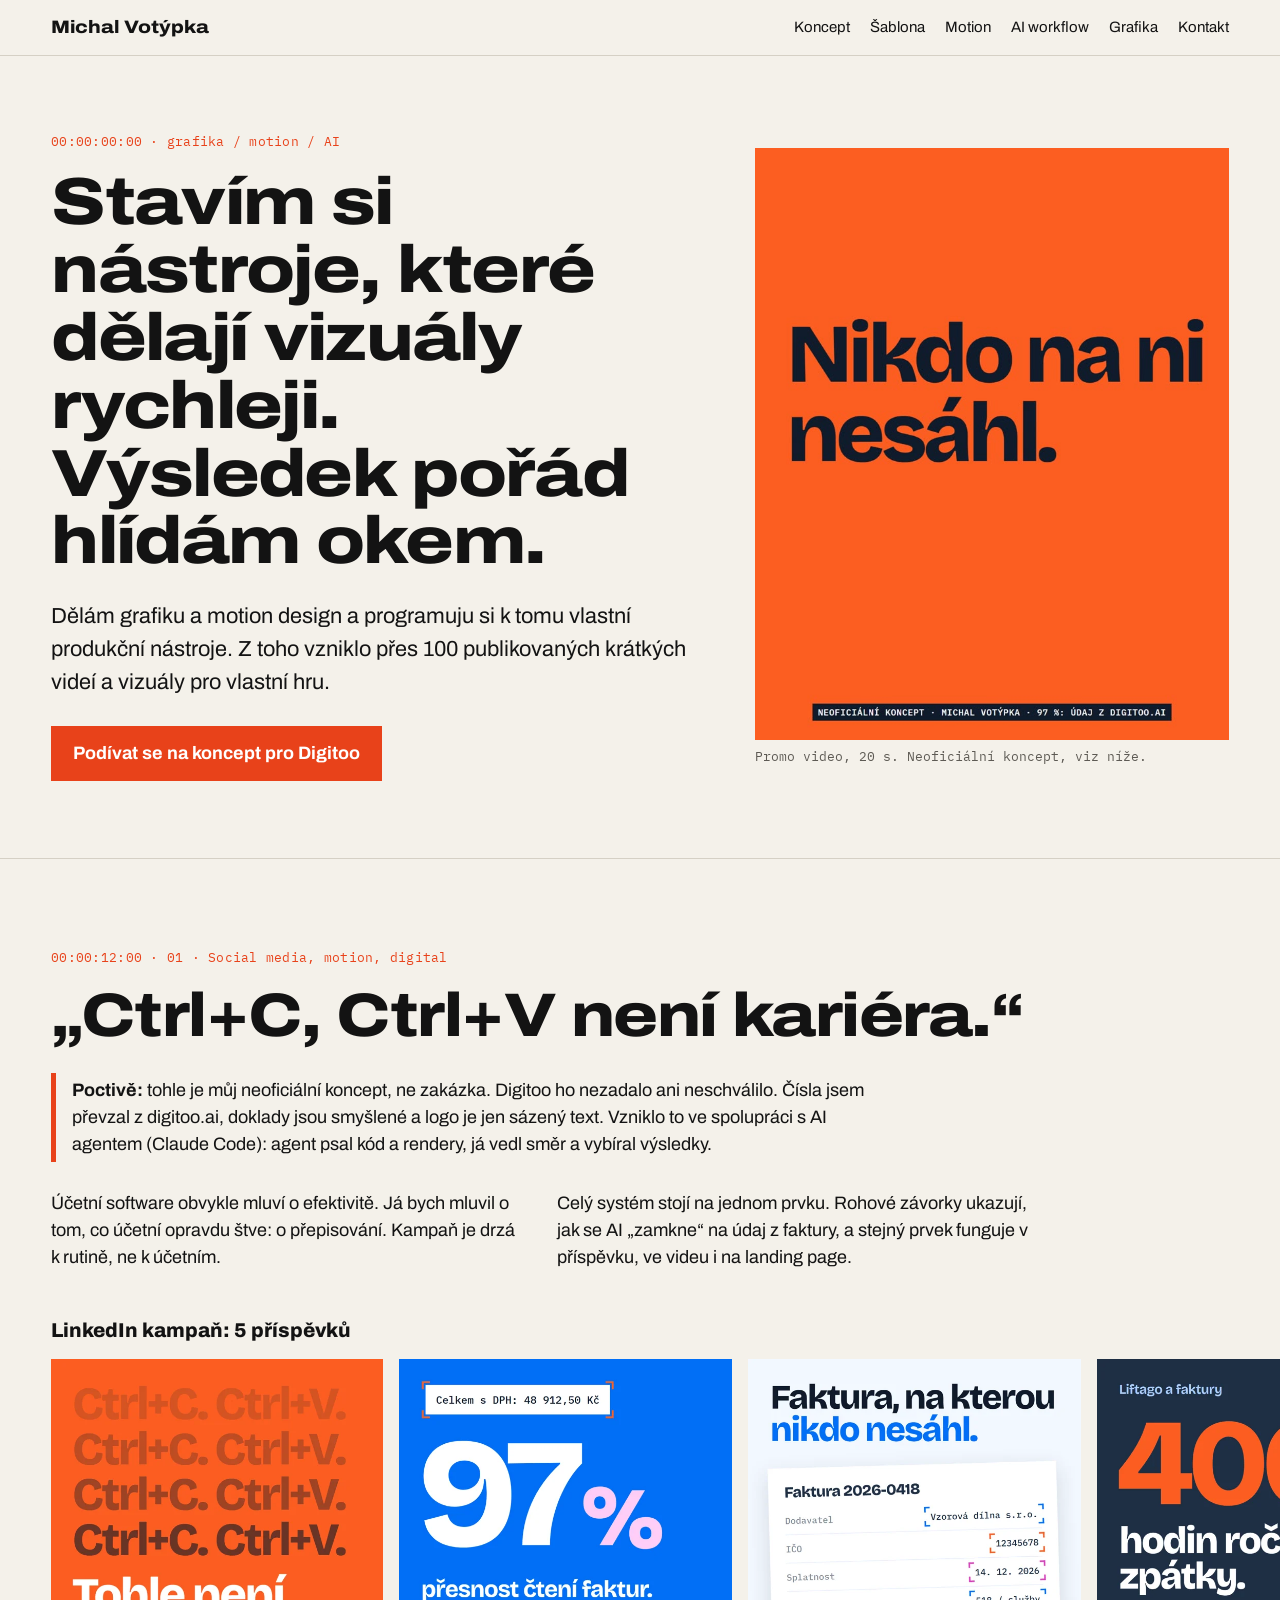
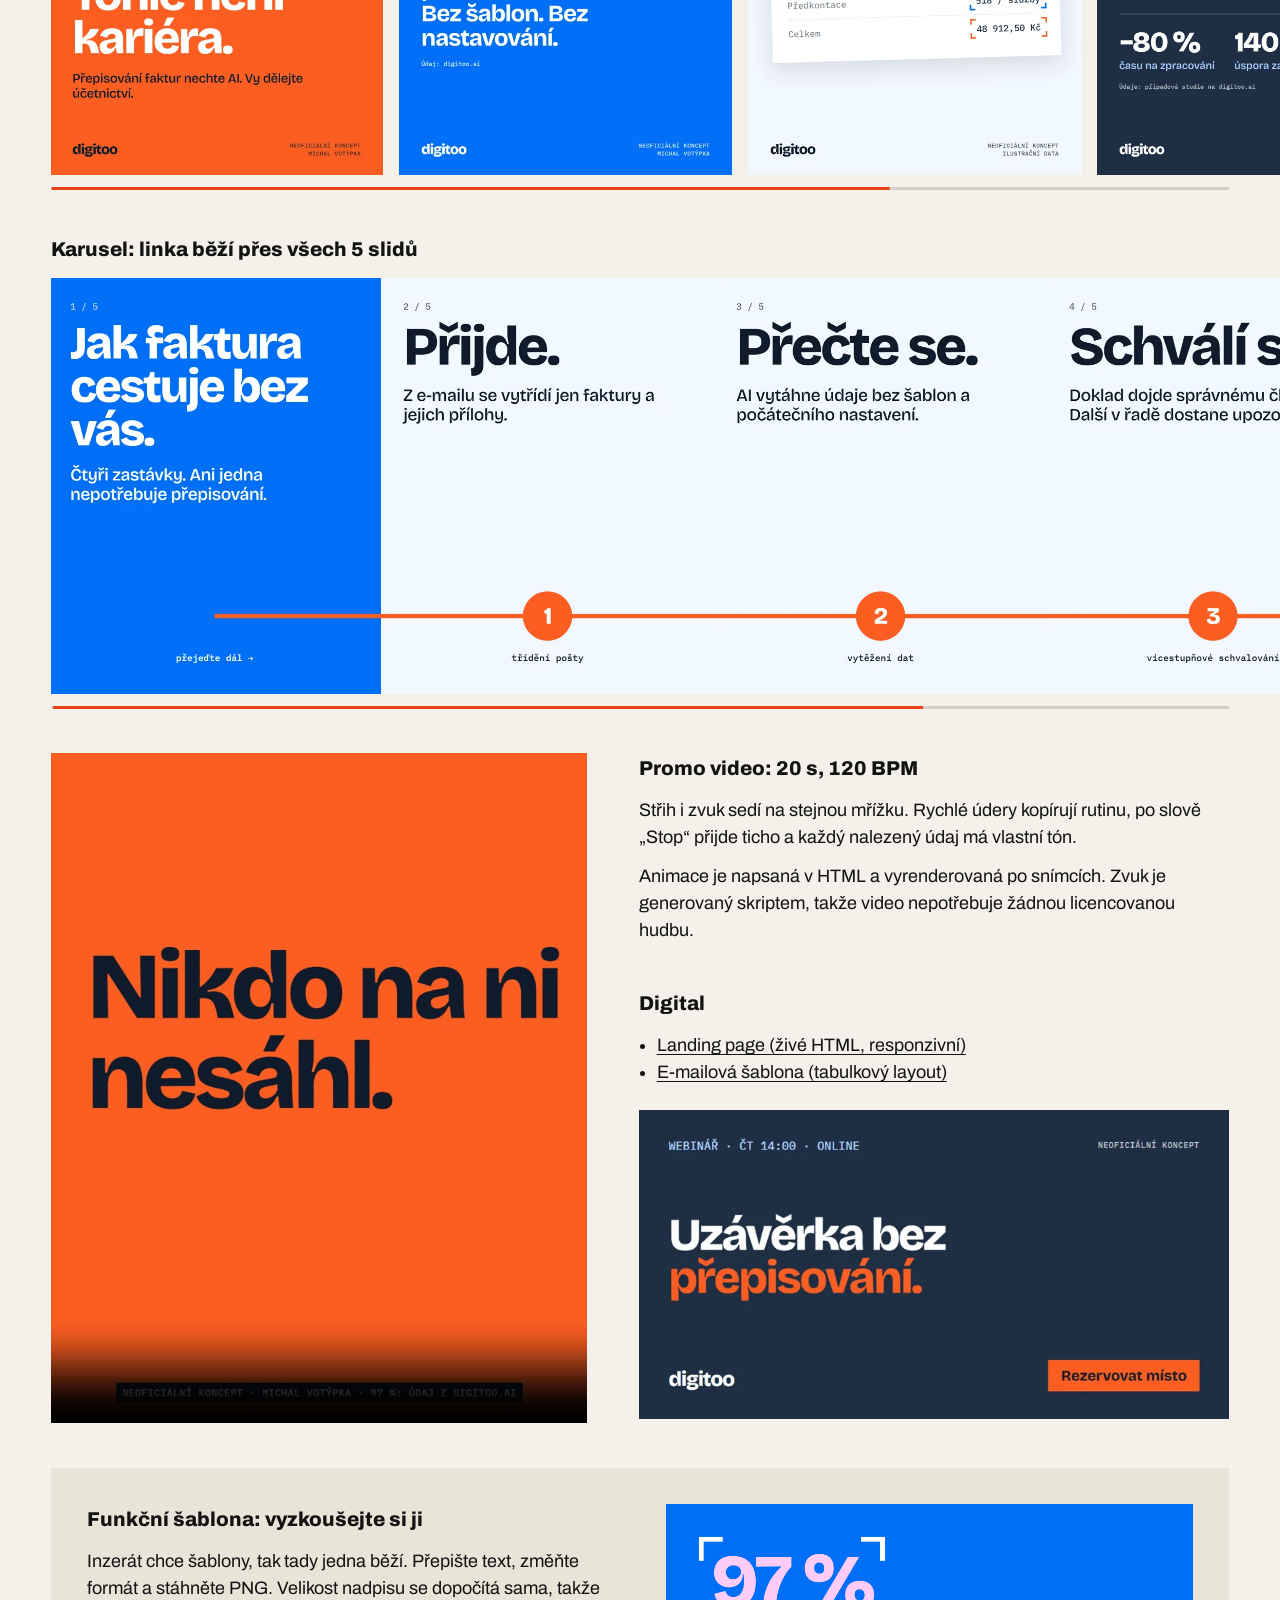
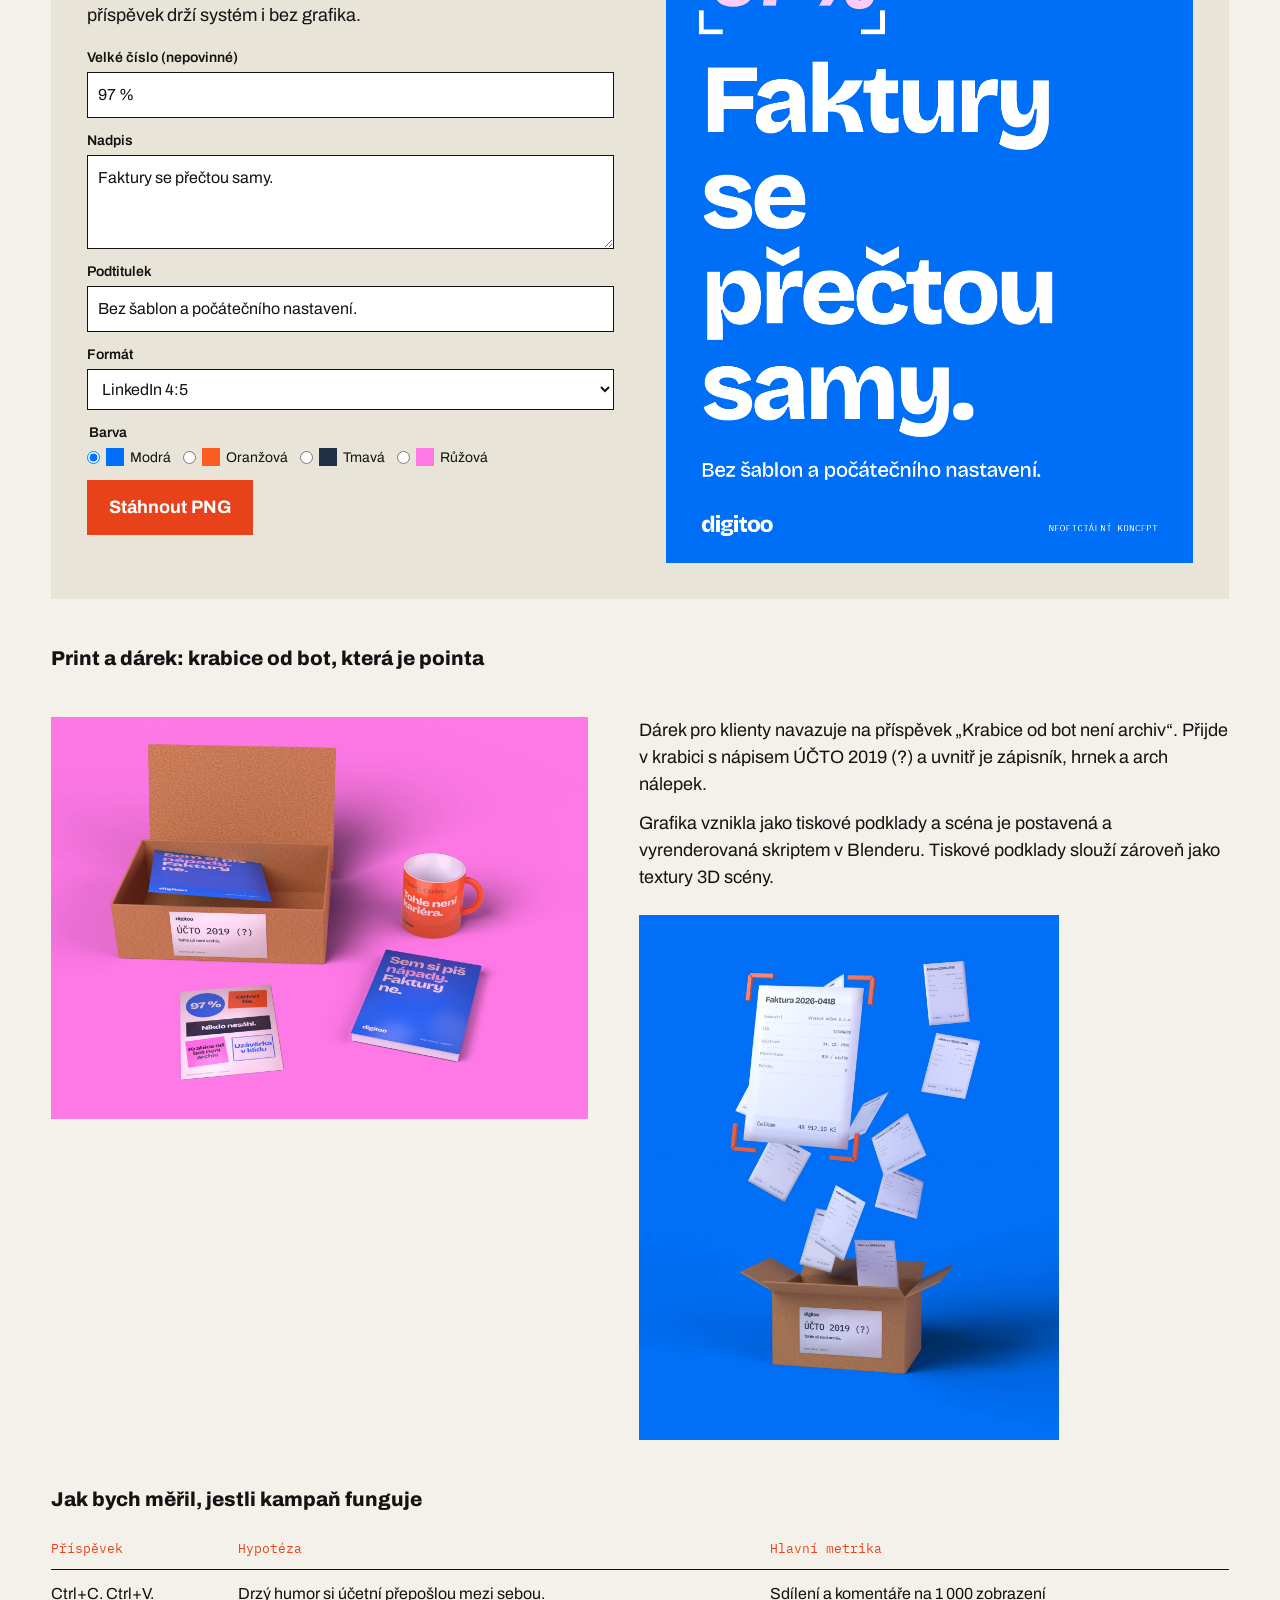
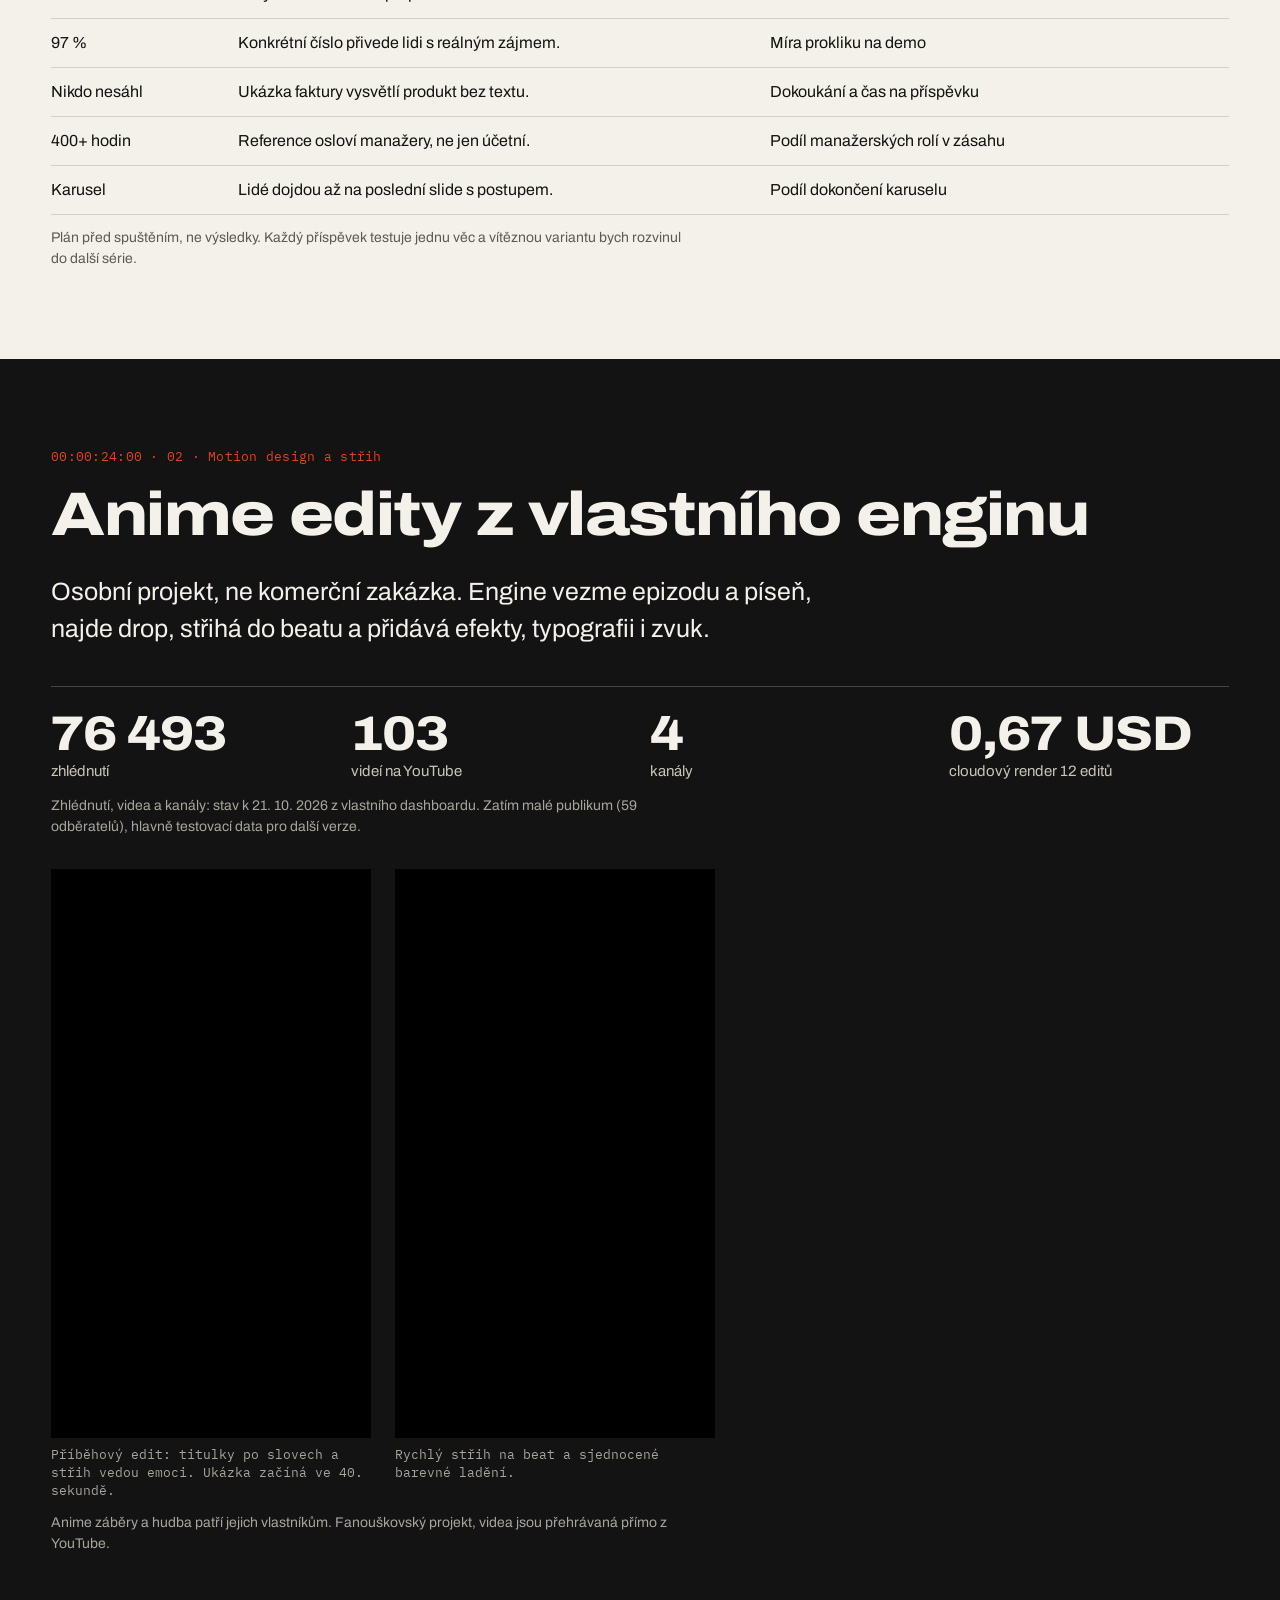
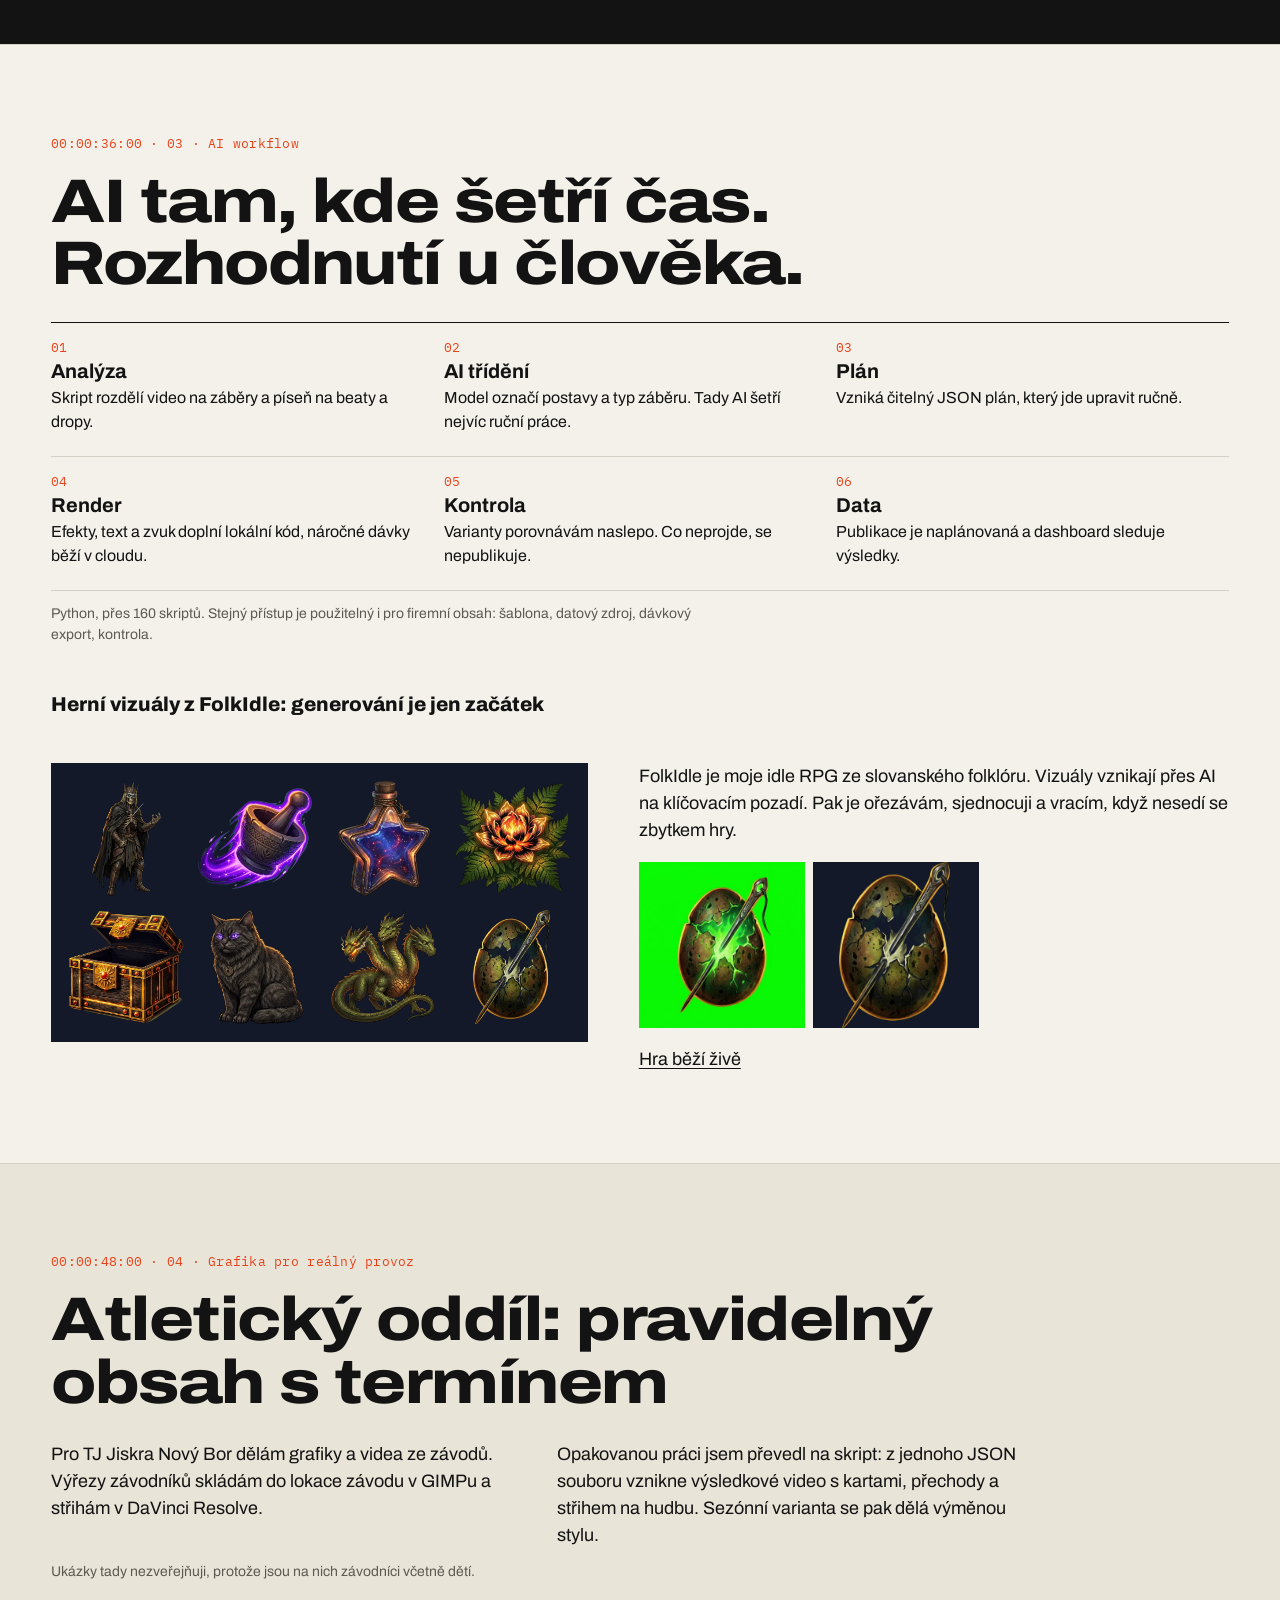
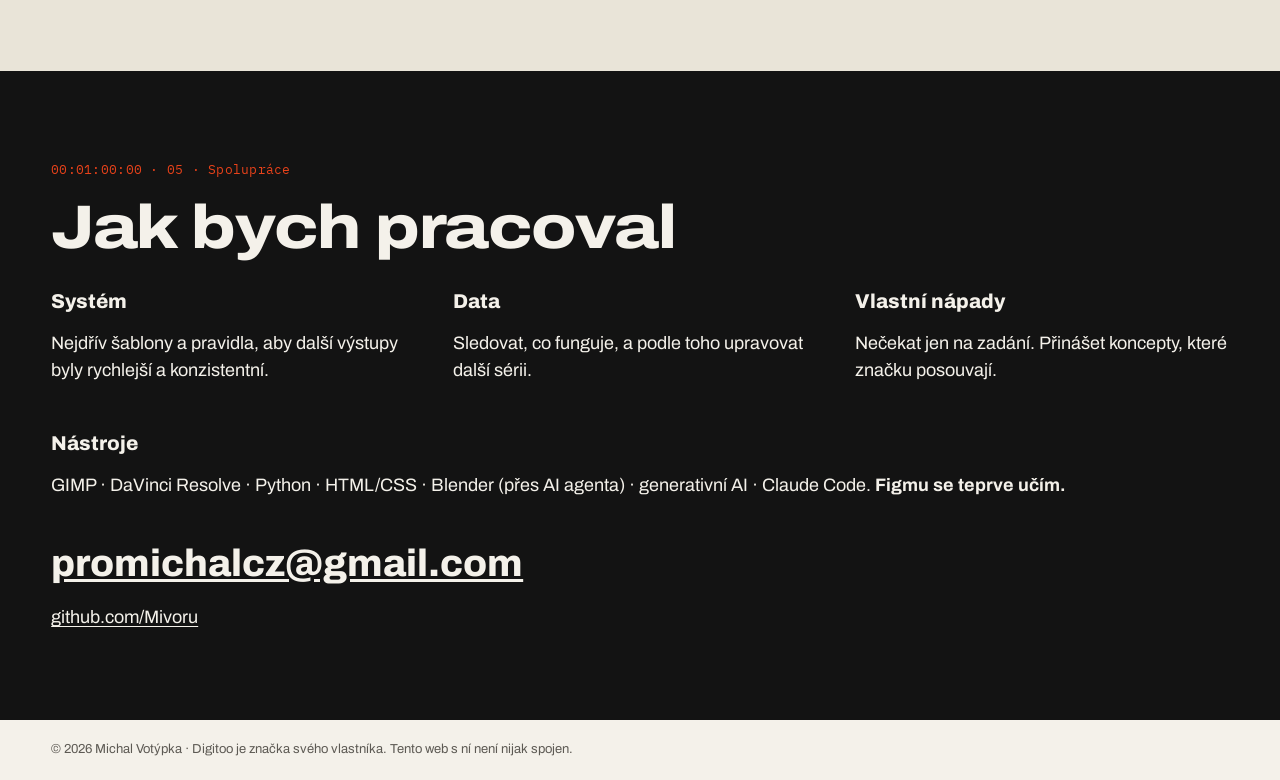
==== commit 4d4732e1: "feat: cursor-driven image rails, new Shorts and contact e-mail Replace rail scrollbars with auto dri" ====
--- a/index.html
+++ b/index.html
@@ -25,7 +25,7 @@
  <div class="two"><p>Účetní software obvykle mluví o efektivitě. Já bych mluvil o tom, co účetní opravdu štve: o přepisování. Kampaň je drzá k rutině, ne k účetním.</p>
  <p>Celý systém stojí na jednom prvku. Rohové závorky ukazují, jak se AI „zamkne“ na údaj z faktury, a stejný prvek funguje v příspěvku, ve videu i na landing page.</p></div>
  <h3>LinkedIn kampaň: 5 příspěvků</h3>
- <div class="rail" tabindex="0" aria-label="Příspěvky kampaně">
+ <div class="rail" tabindex="0" data-pan aria-label="Příspěvky kampaně">
   <img loading="lazy" src="assets/img/concept/p1.webp" alt="Příspěvek: Ctrl+C, Ctrl+V. Tohle není kariéra.">
   <img loading="lazy" src="assets/img/concept/p2.webp" alt="Příspěvek: 97 % přesnost čtení faktur">
   <img loading="lazy" src="assets/img/concept/p3.webp" alt="Příspěvek: Faktura, na kterou nikdo nesáhl">
@@ -33,7 +33,7 @@
   <img loading="lazy" src="assets/img/concept/p5.webp" alt="Příspěvek: Krabice od bot není archiv">
  </div>
  <h3>Karusel: linka běží přes všech 5 slidů</h3>
- <div class="rail tight" tabindex="0" aria-label="Karusel">
+ <div class="rail tight" tabindex="0" data-pan aria-label="Karusel">
   <img loading="lazy" src="assets/img/concept/c1.webp" alt="Slide 1: Jak faktura cestuje bez vás"><img loading="lazy" src="assets/img/concept/c2.webp" alt="Slide 2: Přijde"><img loading="lazy" src="assets/img/concept/c3.webp" alt="Slide 3: Přečte se"><img loading="lazy" src="assets/img/concept/c4.webp" alt="Slide 4: Schválí se"><img loading="lazy" src="assets/img/concept/c5.webp" alt="Slide 5: Zaúčtuje se">
  </div>
  <div class="split">
@@ -93,8 +93,8 @@
  <dl class="stats"><div><dt>76 493</dt><dd>zhlédnutí</dd></div><div><dt>103</dt><dd>videí na YouTube</dd></div><div><dt>4</dt><dd>kanály</dd></div><div><dt>0,67 USD</dt><dd>cloudový render 12 editů</dd></div></dl>
  <p class="small">Zhlédnutí, videa a kanály: stav k 21. 10. 2026 z vlastního dashboardu. Zatím malé publikum (59 odběratelů), hlavně testovací data pro další verze.</p>
  <div class="clips">
-  <figure><iframe loading="lazy" src="https://www.youtube-nocookie.com/embed/Z-_xlvTYbtY" title="Edit Yuji vs Choso" allow="encrypted-media; picture-in-picture; fullscreen"></iframe><figcaption>Herní HUD, ukazatele a combo počítadlo reagují na střih.</figcaption></figure>
-  <figure><iframe loading="lazy" src="https://www.youtube-nocookie.com/embed/14dQo7LwkXw" title="Edit Blood Demon Arts" allow="encrypted-media; picture-in-picture; fullscreen"></iframe><figcaption>Kinetická typografie a maskované postavy na beat.</figcaption></figure>
+  <figure><iframe loading="lazy" src="https://www.youtube-nocookie.com/embed/cIpMKm2ZCu4?start=40" title="Edit Nobody can break this bond" allow="encrypted-media; picture-in-picture; fullscreen"></iframe><figcaption>Příběhový edit: titulky po slovech a střih vedou emoci. Ukázka začíná ve 40. sekundě.</figcaption></figure>
+  <figure><iframe loading="lazy" src="https://www.youtube-nocookie.com/embed/OiI0n7IcFuQ" title="Edit The Honored One Has Awakened" allow="encrypted-media; picture-in-picture; fullscreen"></iframe><figcaption>Rychlý střih na beat a sjednocené barevné ladění.</figcaption></figure>
  </div>
  <p class="small">Anime záběry a hudba patří jejich vlastníkům. Fanouškovský projekt, videa jsou přehrávaná přímo z YouTube.</p>
 </section>
@@ -136,7 +136,8 @@
  <div class="three"><div><h3>Systém</h3><p>Nejdřív šablony a pravidla, aby další výstupy byly rychlejší a konzistentní.</p></div><div><h3>Data</h3><p>Sledovat, co funguje, a podle toho upravovat další sérii.</p></div><div><h3>Vlastní nápady</h3><p>Nečekat jen na zadání. Přinášet koncepty, které značku posouvají.</p></div></div>
  <h3>Nástroje</h3>
  <p>GIMP · DaVinci Resolve · Python · HTML/CSS · Blender (přes AI agenta) · generativní AI · Claude Code. <b>Figmu se teprve učím.</b></p>
- <p class="contact"><a href="https://github.com/Mivoru">github.com/Mivoru</a></p>
+ <p class="contact"><a href="mailto:promichalcz@gmail.com">promichalcz@gmail.com</a></p>
+ <p><a href="https://github.com/Mivoru">github.com/Mivoru</a></p>
 </section>
 </main>
 <footer class="foot">© 2026 Michal Votýpka · Digitoo je značka svého vlastníka. Tento web s ní není nijak spojen.</footer>
--- a/css/style.css
+++ b/css/style.css
@@ -29,8 +29,11 @@
 .alt{background:var(--alt)}
 .honest{border-left:5px solid var(--hot);padding:4px 0 4px 16px;max-width:46em;margin-bottom:28px}
 .two{display:grid;grid-template-columns:1fr 1fr;gap:32px;max-width:980px}.two p{margin:0}
-.rail{display:flex;gap:16px;overflow-x:auto;padding-bottom:12px;margin-right:calc(var(--gutter)*-1);scroll-snap-type:x proximity}
-.rail img{flex:none;width:min(340px,76vw);height:auto;aspect-ratio:4/5;scroll-snap-align:start}
+.rail{display:flex;gap:16px;overflow-x:auto;margin-right:calc(var(--gutter)*-1);scrollbar-width:none;-ms-overflow-style:none}
+.rail::-webkit-scrollbar{display:none}
+.rail-meter{height:3px;background:var(--line);margin-top:12px;position:relative;overflow:hidden}
+.rail-meter i{position:absolute;inset:0 auto 0 0;background:var(--hot);width:var(--w,30%);transform:translateX(var(--x,0));will-change:transform}
+.rail img{flex:none;width:clamp(260px,26vw,460px);height:auto;aspect-ratio:4/5;user-select:none;-webkit-user-drag:none}
 .rail.tight{gap:0}
 .split{display:grid;grid-template-columns:minmax(0,1fr) minmax(0,1.1fr);gap:clamp(24px,4vw,56px);margin-top:44px;align-items:start}
 .split h3:first-child{margin-top:0}
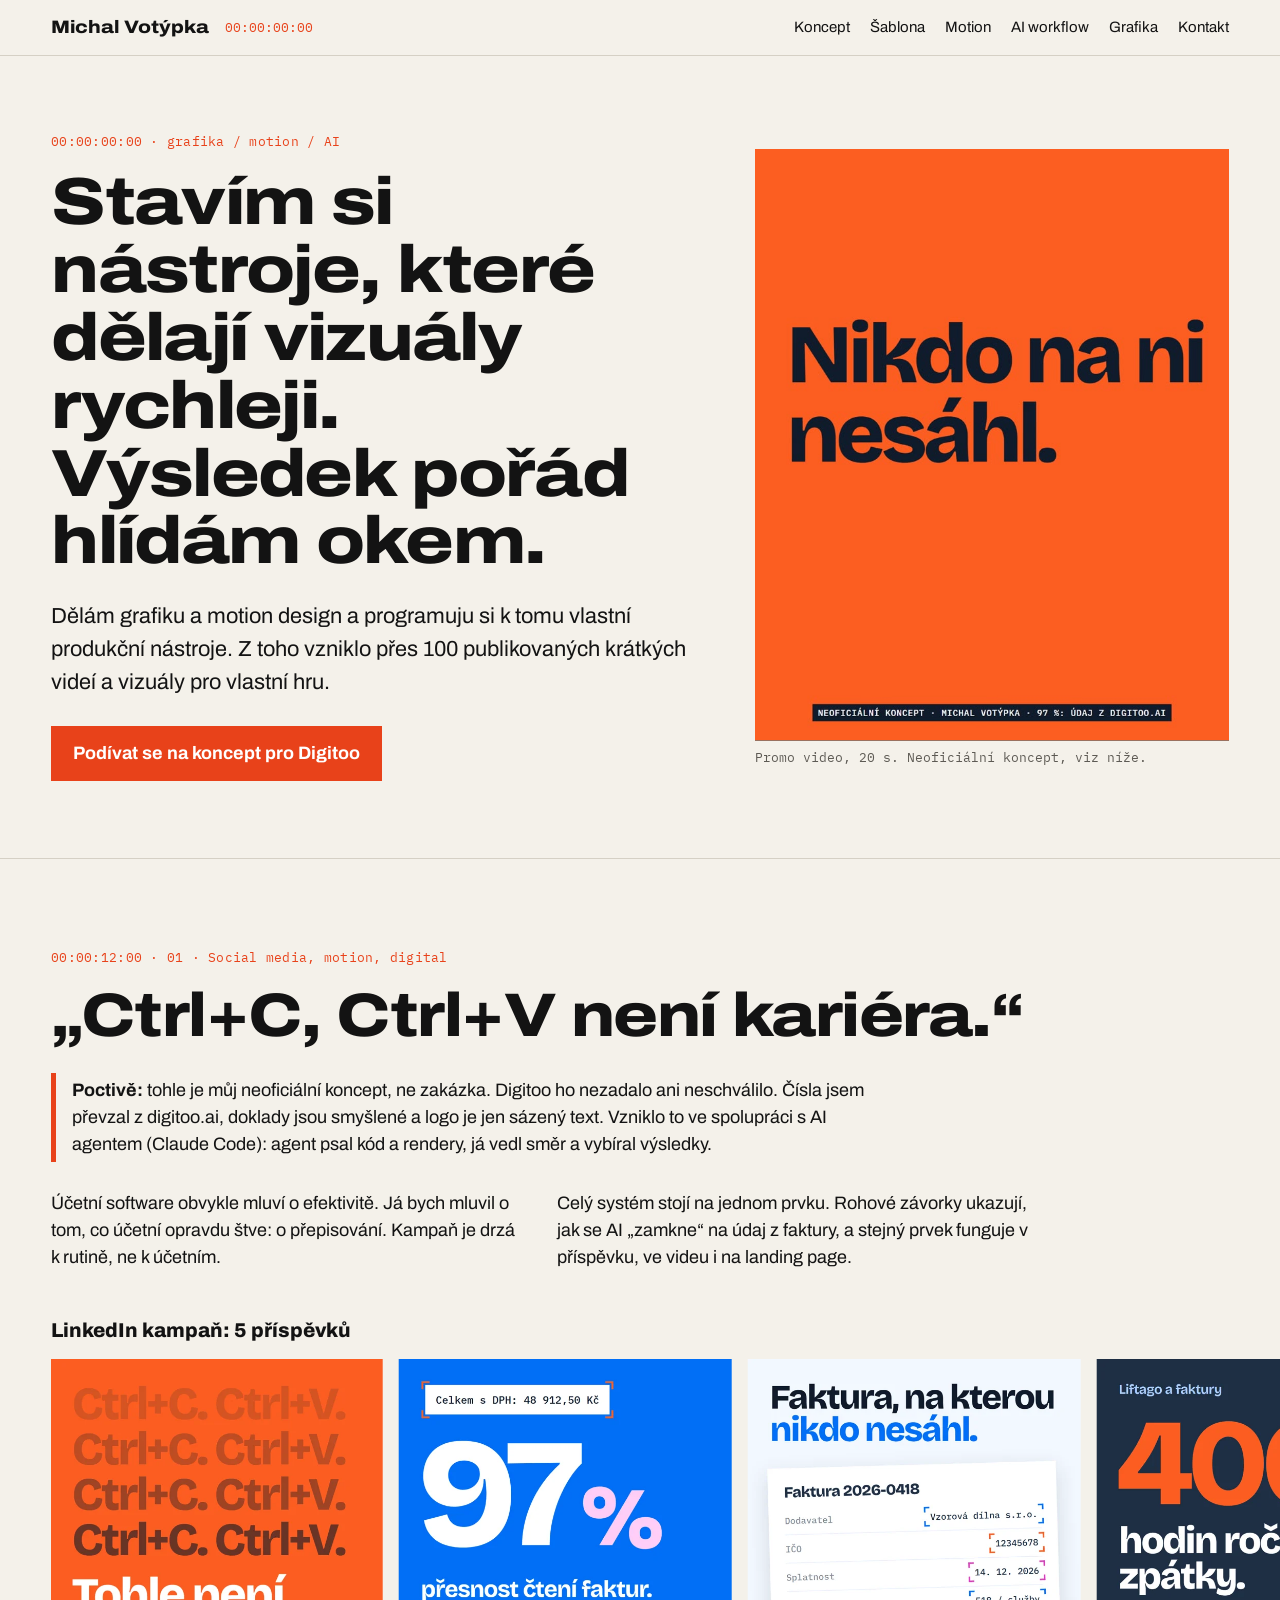
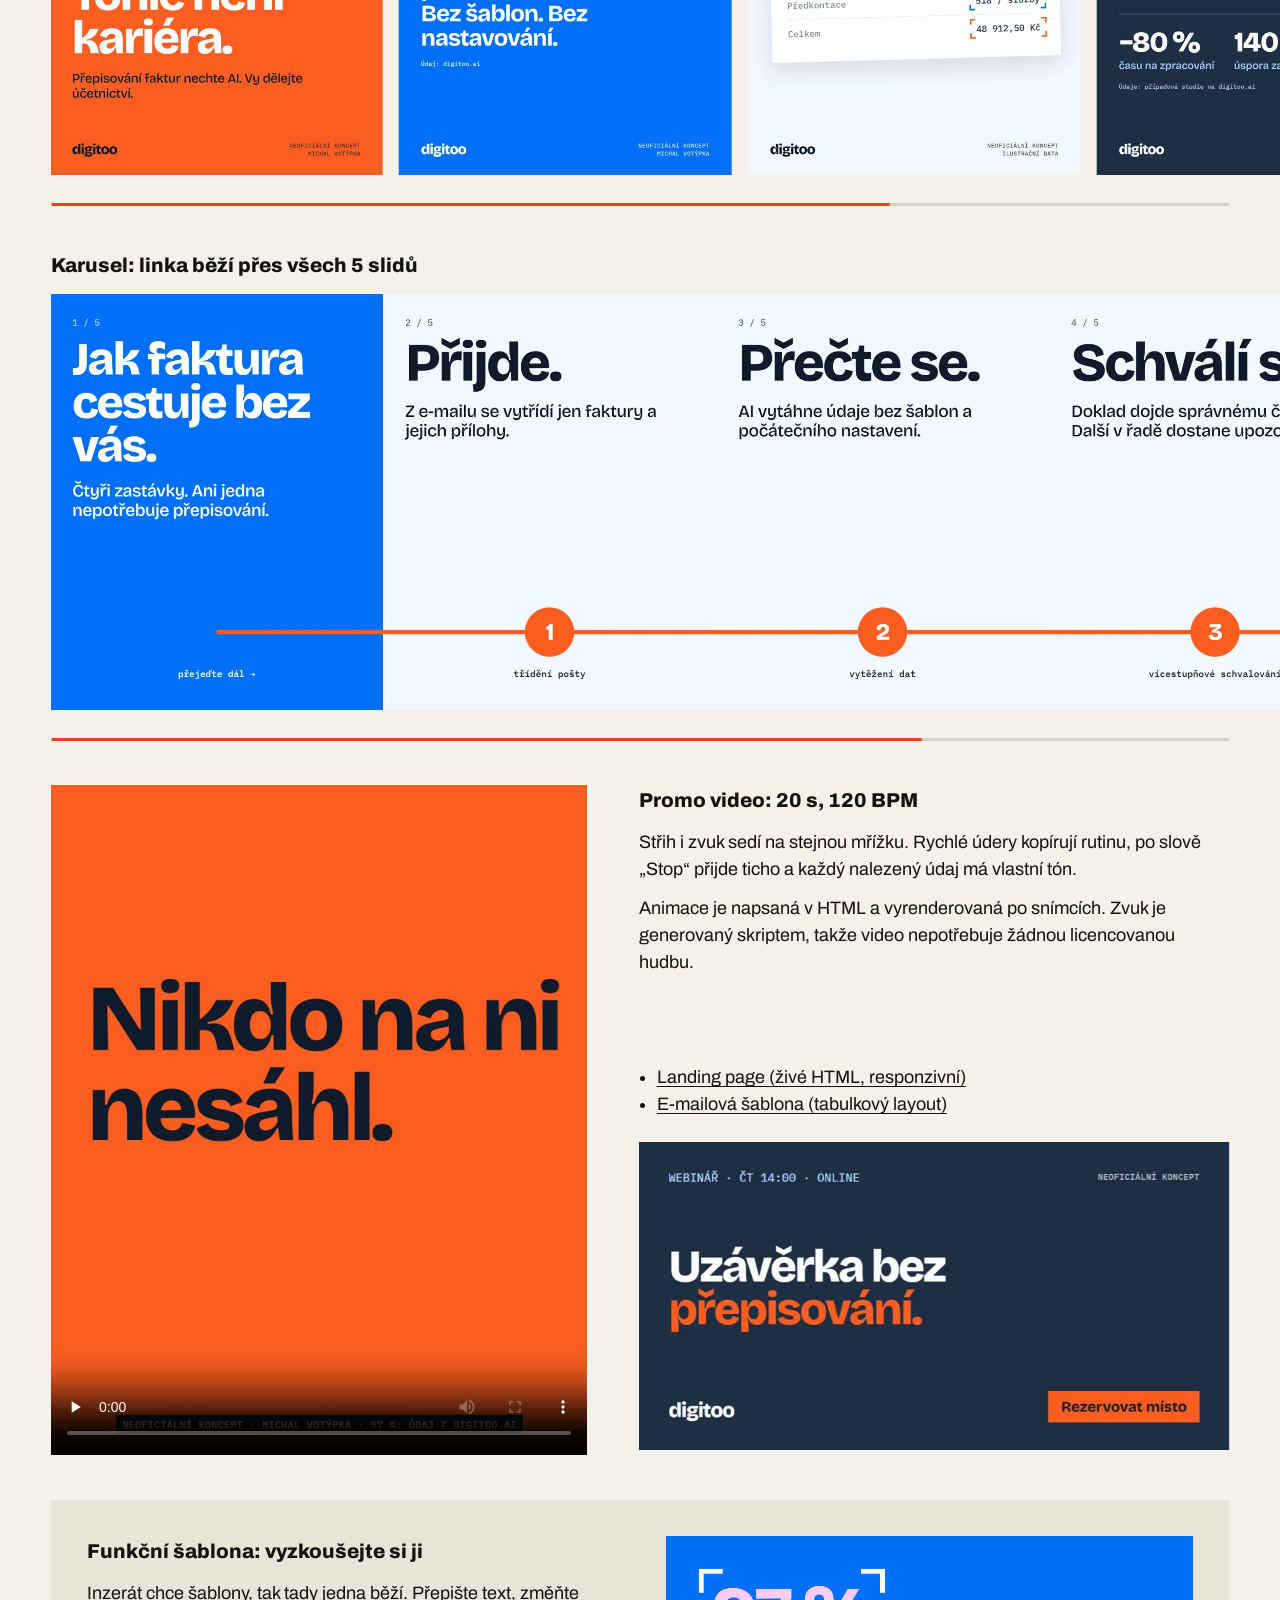
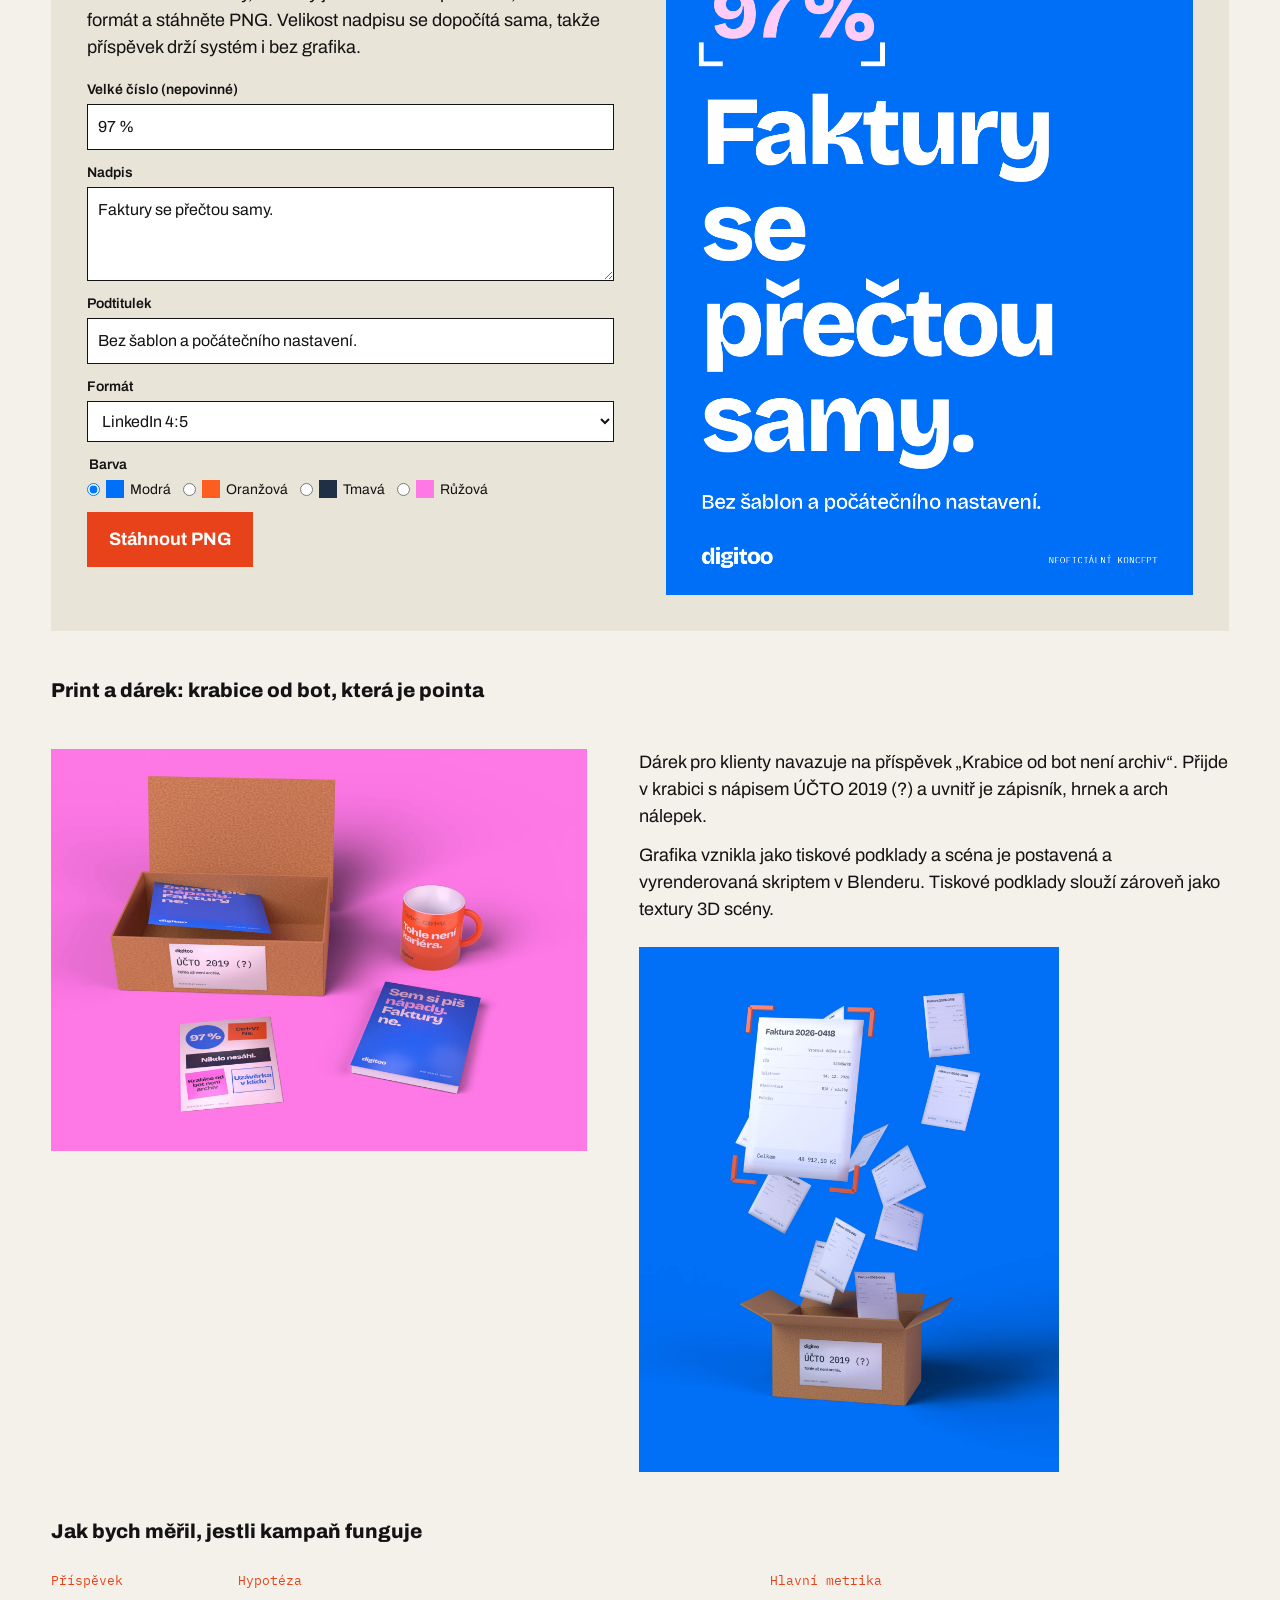
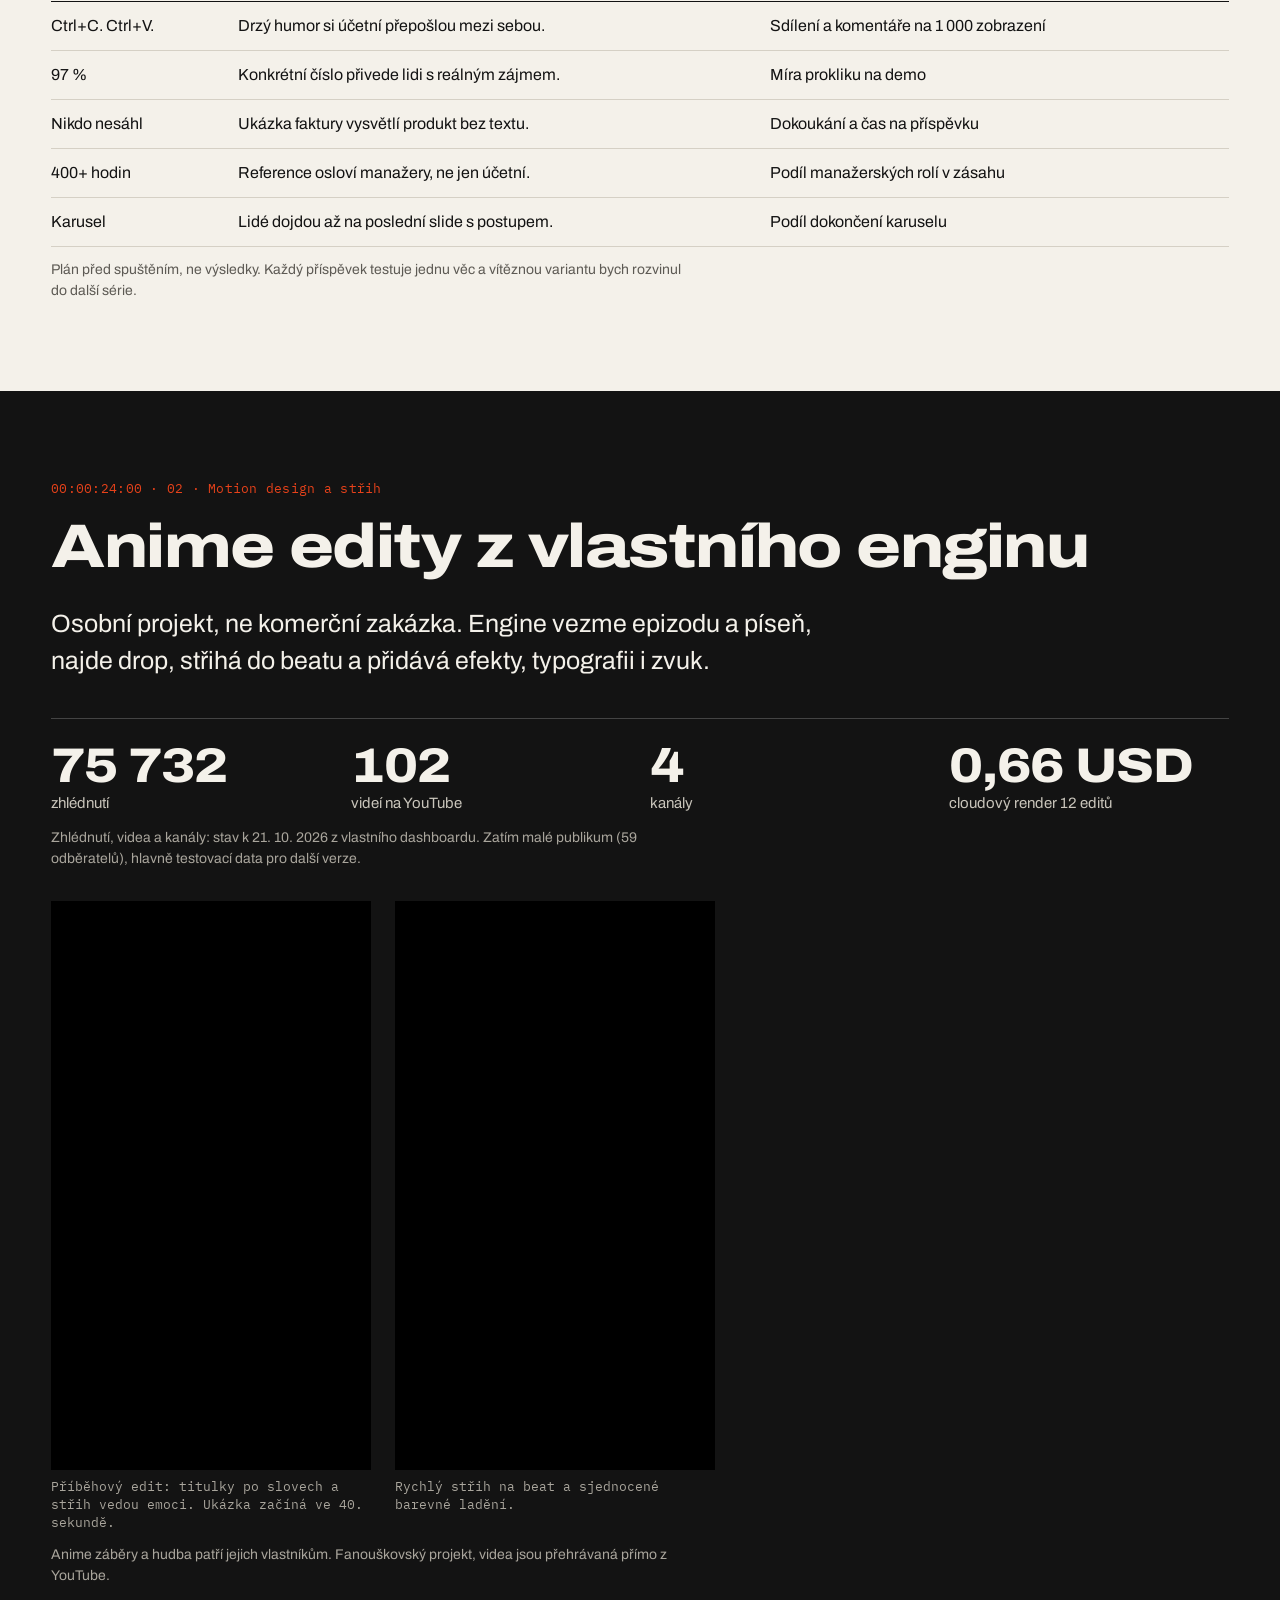
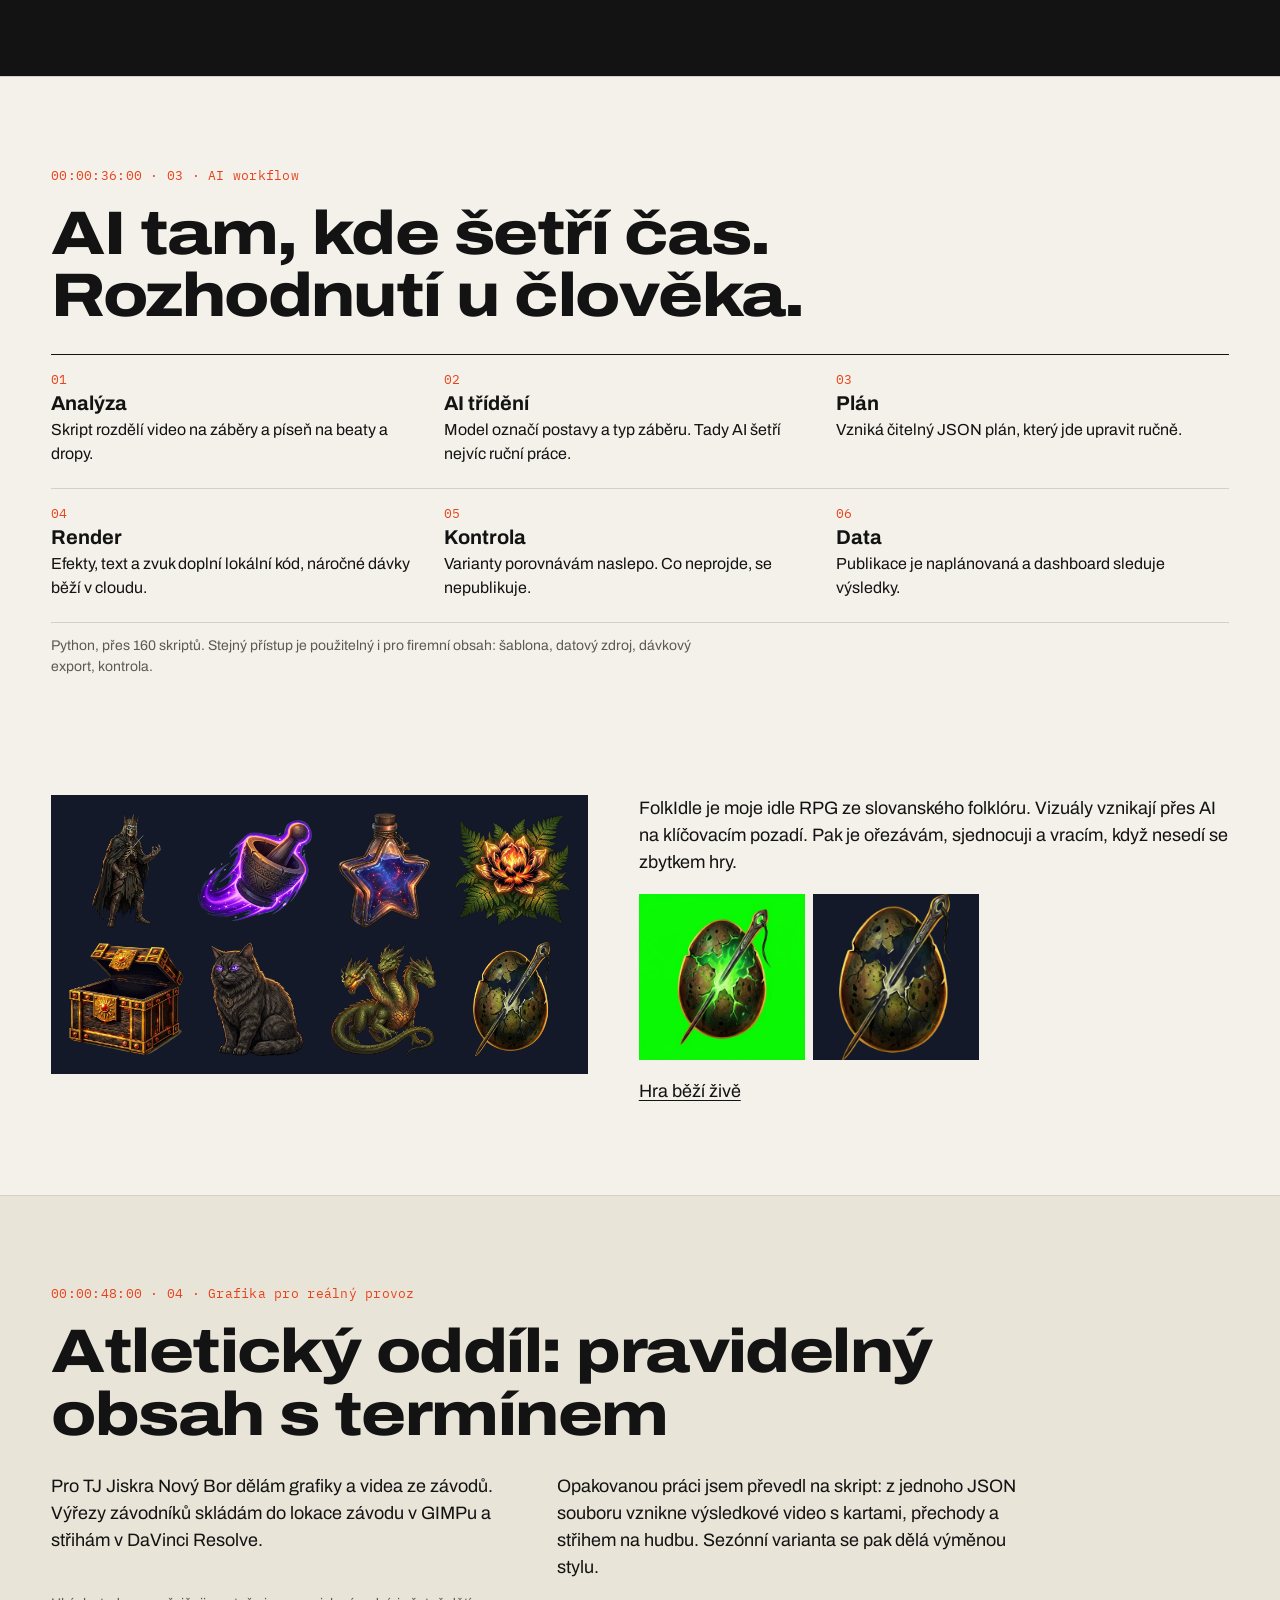
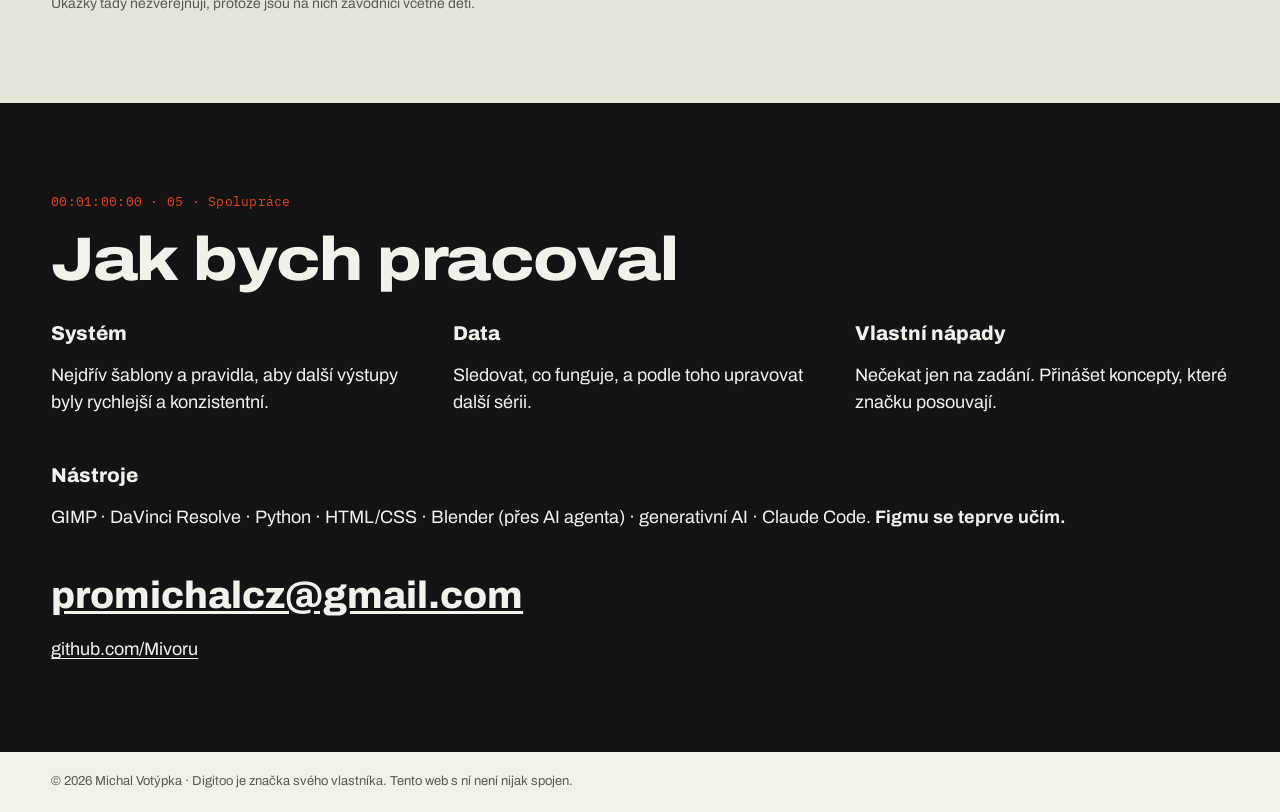
==== commit 6f062887: "feat: add smooth scrolling, scroll reveals and hover motion Rails accelerate steeply towards the edg" ====
--- a/index.html
+++ b/index.html
@@ -3,8 +3,8 @@
 <title>Michal Votýpka | AI-powered design a motion</title>
 <meta name="description" content="Portfolio Michala Votýpky: grafika, motion design a vlastní AI nástroje pro kreativní produkci.">
 <link rel="stylesheet" href="css/style.css"></head><body>
-<header class="top"><a href="#start" class="name">Michal Votýpka</a>
-<nav aria-label="Sekce"><a href="#koncept">Koncept</a><a href="#sablona">Šablona</a><a href="#motion">Motion</a><a href="#workflow">AI workflow</a><a href="#grafika">Grafika</a><a href="#kontakt">Kontakt</a></nav></header>
+<header class="top"><a href="#start" class="name">Michal Votýpka</a><span class="clock" aria-hidden="true">00:00:00:00</span>
+<nav aria-label="Sekce"><a href="#koncept">Koncept</a><a href="#sablona">Šablona</a><a href="#motion">Motion</a><a href="#workflow">AI workflow</a><a href="#grafika">Grafika</a><a href="#kontakt">Kontakt</a></nav><i class="progress" aria-hidden="true"></i></header>
 
 <main id="start">
 <section class="hero">
@@ -14,7 +14,7 @@
   <p class="lead">Dělám grafiku a motion design a programuju si k tomu vlastní produkční nástroje. Z toho vzniklo přes 100 publikovaných krátkých videí a vizuály pro vlastní hru.</p>
   <a class="cta" href="#koncept">Podívat se na koncept pro Digitoo</a>
  </div>
- <figure class="hero-video"><video src="assets/video/promo.mp4" poster="assets/img/concept/promo_poster.jpg" autoplay muted loop playsinline></video>
+ <figure class="hero-video" data-parallax="0.07"><video width="720" height="900" src="assets/video/promo.mp4" poster="assets/img/concept/promo_poster.jpg" autoplay muted loop playsinline></video>
  <figcaption>Promo video, 20 s. Neoficiální koncept, viz níže.</figcaption></figure>
 </section>
 
@@ -26,24 +26,24 @@
  <p>Celý systém stojí na jednom prvku. Rohové závorky ukazují, jak se AI „zamkne“ na údaj z faktury, a stejný prvek funguje v příspěvku, ve videu i na landing page.</p></div>
  <h3>LinkedIn kampaň: 5 příspěvků</h3>
  <div class="rail" tabindex="0" data-pan aria-label="Příspěvky kampaně">
-  <img loading="lazy" src="assets/img/concept/p1.webp" alt="Příspěvek: Ctrl+C, Ctrl+V. Tohle není kariéra.">
-  <img loading="lazy" src="assets/img/concept/p2.webp" alt="Příspěvek: 97 % přesnost čtení faktur">
-  <img loading="lazy" src="assets/img/concept/p3.webp" alt="Příspěvek: Faktura, na kterou nikdo nesáhl">
-  <img loading="lazy" src="assets/img/concept/p4.webp" alt="Příspěvek: 400+ hodin ročně zpátky">
-  <img loading="lazy" src="assets/img/concept/p5.webp" alt="Příspěvek: Krabice od bot není archiv">
+  <img width="648" height="810" loading="lazy" src="assets/img/concept/p1.webp" alt="Příspěvek: Ctrl+C, Ctrl+V. Tohle není kariéra.">
+  <img width="648" height="810" loading="lazy" src="assets/img/concept/p2.webp" alt="Příspěvek: 97 % přesnost čtení faktur">
+  <img width="648" height="810" loading="lazy" src="assets/img/concept/p3.webp" alt="Příspěvek: Faktura, na kterou nikdo nesáhl">
+  <img width="648" height="810" loading="lazy" src="assets/img/concept/p4.webp" alt="Příspěvek: 400+ hodin ročně zpátky">
+  <img width="648" height="810" loading="lazy" src="assets/img/concept/p5.webp" alt="Příspěvek: Krabice od bot není archiv">
  </div>
  <h3>Karusel: linka běží přes všech 5 slidů</h3>
  <div class="rail tight" tabindex="0" data-pan aria-label="Karusel">
-  <img loading="lazy" src="assets/img/concept/c1.webp" alt="Slide 1: Jak faktura cestuje bez vás"><img loading="lazy" src="assets/img/concept/c2.webp" alt="Slide 2: Přijde"><img loading="lazy" src="assets/img/concept/c3.webp" alt="Slide 3: Přečte se"><img loading="lazy" src="assets/img/concept/c4.webp" alt="Slide 4: Schválí se"><img loading="lazy" src="assets/img/concept/c5.webp" alt="Slide 5: Zaúčtuje se">
+  <img width="648" height="810" loading="lazy" src="assets/img/concept/c1.webp" alt="Slide 1: Jak faktura cestuje bez vás"><img width="648" height="810" loading="lazy" src="assets/img/concept/c2.webp" alt="Slide 2: Přijde"><img width="648" height="810" loading="lazy" src="assets/img/concept/c3.webp" alt="Slide 3: Přečte se"><img width="648" height="810" loading="lazy" src="assets/img/concept/c4.webp" alt="Slide 4: Schválí se"><img width="648" height="810" loading="lazy" src="assets/img/concept/c5.webp" alt="Slide 5: Zaúčtuje se">
  </div>
  <div class="split">
-  <figure><video src="assets/video/promo.mp4" poster="assets/img/concept/promo_poster.jpg" controls playsinline preload="none"></video></figure>
+  <figure><video width="720" height="900" src="assets/video/promo.mp4" poster="assets/img/concept/promo_poster.jpg" controls playsinline preload="none"></video></figure>
   <div><h3>Promo video: 20 s, 120 BPM</h3>
   <p>Střih i zvuk sedí na stejnou mřížku. Rychlé údery kopírují rutinu, po slově „Stop“ přijde ticho a každý nalezený údaj má vlastní tón.</p>
   <p>Animace je napsaná v HTML a vyrenderovaná po snímcích. Zvuk je generovaný skriptem, takže video nepotřebuje žádnou licencovanou hudbu.</p>
   <h3>Digital</h3>
   <ul class="links"><li><a href="concept/landing.html">Landing page (živé HTML, responzivní)</a></li><li><a href="concept/email.html">E-mailová šablona (tabulkový layout)</a></li></ul>
-  <img loading="lazy" class="banner" src="assets/img/concept/b1.webp" alt="Banner na webinář: Uzávěrka bez přepisování"></div>
+  <img width="810" height="423" data-tilt loading="lazy" class="banner" src="assets/img/concept/b1.webp" alt="Banner na webinář: Uzávěrka bez přepisování"></div>
  </div>
 
  <div class="gen" id="sablona">
@@ -51,7 +51,7 @@
   <p>Inzerát chce šablony, tak tady jedna běží. Přepište text, změňte formát a stáhněte PNG. Velikost nadpisu se dopočítá sama, takže příspěvek drží systém i bez grafika.</p>
   <form id="gen-form">
    <label>Velké číslo (nepovinné)<input name="stat" value="97 %" maxlength="12"></label>
-   <label>Nadpis<textarea name="head" rows="3" maxlength="90">Faktury se přečtou samy.</textarea></label>
+   <label>Nadpis<textarea data-lenis-prevent name="head" rows="3" maxlength="90">Faktury se přečtou samy.</textarea></label>
    <label>Podtitulek<input name="sub" value="Bez šablon a počátečního nastavení." maxlength="90"></label>
    <label>Formát<select name="format"><option value="post">LinkedIn 4:5</option><option value="square">Čtverec 1:1</option><option value="story">Story 9:16</option></select></label>
    <fieldset><legend>Barva</legend>
@@ -67,10 +67,10 @@
 
  <h3>Print a dárek: krabice od bot, která je pointa</h3>
  <div class="split">
-  <figure><img loading="lazy" src="assets/img/3d/gift_flat.webp" alt="3D vizualizace dárkové krabice s hrnkem, zápisníkem a nálepkami"></figure>
+  <figure><img width="2000" height="1500" data-tilt loading="lazy" src="assets/img/3d/gift_flat.webp" alt="3D vizualizace dárkové krabice s hrnkem, zápisníkem a nálepkami"></figure>
   <div><p>Dárek pro klienty navazuje na příspěvek „Krabice od bot není archiv“. Přijde v krabici s nápisem ÚČTO 2019 (?) a uvnitř je zápisník, hrnek a arch nálepek.</p>
   <p>Grafika vznikla jako tiskové podklady a scéna je postavená a vyrenderovaná skriptem v Blenderu. Tiskové podklady slouží zároveň jako textury 3D scény.</p>
-  <img loading="lazy" class="banner" style="max-width:420px" src="assets/img/3d/key_flat.webp" alt="3D key visual: faktury vylétají z krabice, jednu zaměřují rohové závorky"></div>
+  <img width="1600" height="2000" data-tilt loading="lazy" class="banner" style="max-width:420px" src="assets/img/3d/key_flat.webp" alt="3D key visual: faktury vylétají z krabice, jednu zaměřují rohové závorky"></div>
  </div>
 
  <h3>Jak bych měřil, jestli kampaň funguje</h3>
@@ -114,10 +114,10 @@
  <h3>Herní vizuály z FolkIdle: generování je jen začátek</h3>
  <div class="split game">
   <div class="assets">
-   <img loading="lazy" src="assets/img/game/boss_koschei_sprite.webp" alt="Boss Kostěj"><img loading="lazy" src="assets/img/game/ab_mortar_flight.webp" alt="Ikona schopnosti: let v hmoždíři"><img loading="lazy" src="assets/img/game/potion_kupala.webp" alt="Lektvar"><img loading="lazy" src="assets/img/game/herb_fern_flower.webp" alt="Kapradí"><img loading="lazy" src="assets/img/game/loot_legendary_open.webp" alt="Legendární truhla"><img loading="lazy" src="assets/img/game/mob_bayun.webp" alt="Kocour Bajun"><img loading="lazy" src="assets/img/game/boss_zmey_sprite.webp" alt="Boss Zmej"><img loading="lazy" src="assets/img/game/ab_needle.webp" alt="Ikona schopnosti: jehla ve vejci">
+   <img width="256" height="420" loading="lazy" src="assets/img/game/boss_koschei_sprite.webp" alt="Boss Kostěj"><img width="420" height="368" loading="lazy" src="assets/img/game/ab_mortar_flight.webp" alt="Ikona schopnosti: let v hmoždíři"><img width="336" height="420" loading="lazy" src="assets/img/game/potion_kupala.webp" alt="Lektvar"><img width="420" height="406" loading="lazy" src="assets/img/game/herb_fern_flower.webp" alt="Kapradí"><img width="420" height="409" loading="lazy" src="assets/img/game/loot_legendary_open.webp" alt="Legendární truhla"><img width="348" height="420" loading="lazy" src="assets/img/game/mob_bayun.webp" alt="Kocour Bajun"><img width="385" height="420" loading="lazy" src="assets/img/game/boss_zmey_sprite.webp" alt="Boss Zmej"><img width="289" height="420" loading="lazy" src="assets/img/game/ab_needle.webp" alt="Ikona schopnosti: jehla ve vejci">
   </div>
   <div><p>FolkIdle je moje idle RPG ze slovanského folklóru. Vizuály vznikají přes AI na klíčovacím pozadí. Pak je ořezávám, sjednocuji a vracím, když nesedí se zbytkem hry.</p>
-  <figure class="before"><img loading="lazy" src="assets/img/game/ab_needle_raw.jpg" alt="Původní výstup na klíčovacím pozadí"><img loading="lazy" src="assets/img/game/ab_needle.webp" alt="Výsledný výřez"></figure>
+  <figure class="before"><img width="420" height="420" loading="lazy" src="assets/img/game/ab_needle_raw.jpg" alt="Původní výstup na klíčovacím pozadí"><img width="289" height="420" loading="lazy" src="assets/img/game/ab_needle.webp" alt="Výsledný výřez"></figure>
   <p><a href="https://folkidle.duckdns.org">Hra běží živě</a></p></div>
  </div>
 </section>
@@ -141,4 +141,4 @@
 </section>
 </main>
 <footer class="foot">© 2026 Michal Votýpka · Digitoo je značka svého vlastníka. Tento web s ní není nijak spojen.</footer>
-<script src="js/main.js"></script><script src="js/generator.js"></script></body></html>
+<script src="js/vendor/lenis.min.js"></script><script src="js/main.js"></script><script src="js/generator.js"></script><script src="js/motion.js"></script></body></html>
--- a/css/style.css
+++ b/css/style.css
@@ -2,11 +2,11 @@
 @font-face{font-family:Archivo;src:url(../assets/fonts/archivo-latin-wdth-normal.woff2) format("woff2");font-weight:100 900;font-stretch:62% 125%;unicode-range:U+0000-00FF,U+2000-206F,U+20AC,U+2212}
 @font-face{font-family:Plex;src:url(../assets/fonts/ibm-plex-mono-latin-ext-400-normal.woff2) format("woff2");font-weight:400;unicode-range:U+0100-02BA,U+1E00-1E9F}
 @font-face{font-family:Plex;src:url(../assets/fonts/ibm-plex-mono-latin-400-normal.woff2) format("woff2");font-weight:400;unicode-range:U+0000-00FF,U+2000-206F}
-:root{--paper:#F4F1EA;--ink:#131313;--mute:#5d5a54;--line:#d5d0c5;--hot:#E8421A;--dark:#131313;--alt:#E9E4D8;--gutter:clamp(16px,4vw,56px)}
+:root{--ease:cubic-bezier(.16,1,.3,1);--paper:#F4F1EA;--ink:#131313;--mute:#5d5a54;--line:#d5d0c5;--hot:#E8421A;--dark:#131313;--alt:#E9E4D8;--gutter:clamp(16px,4vw,56px)}
 *{box-sizing:border-box;margin:0}
 html{scroll-behavior:smooth;scroll-padding-top:72px}
 body{background:var(--paper);color:var(--ink);font:400 18px/1.5 Archivo,system-ui,sans-serif;-webkit-font-smoothing:antialiased;overflow-x:hidden}
-img,video{display:block;max-width:100%}
+img,video{display:block;max-width:100%;height:auto}
 a{color:inherit;text-underline-offset:3px}
 a:focus-visible,.rail:focus-visible{outline:3px solid var(--hot);outline-offset:3px}
 .top{position:sticky;top:0;z-index:9;display:flex;justify-content:space-between;align-items:center;gap:16px;padding:14px var(--gutter);background:var(--paper);border-bottom:1px solid var(--line)}
@@ -20,8 +20,8 @@
 p+p{margin-top:12px}
 .hero{display:grid;grid-template-columns:1.35fr 1fr;gap:clamp(24px,5vw,72px);align-items:center;padding:clamp(36px,6vw,80px) var(--gutter)}
 .lead{font-size:clamp(18px,1.7vw,22px);margin:24px 0 28px;max-width:34em}
-.cta{display:inline-block;background:var(--hot);color:#fff;font-weight:700;padding:14px 22px;text-decoration:none}
-.cta:hover{background:var(--ink)}
+.cta{display:inline-block;background:linear-gradient(var(--ink) 0 0) left/0 100% no-repeat var(--hot);color:#fff;font-weight:700;padding:14px 22px;text-decoration:none;transition:background-size .45s var(--ease),translate .35s var(--ease)}
+.cta:hover{background-size:100% 100%}
 .hero-video video{width:100%;max-height:74vh;object-fit:contain;background:#000}
 figcaption{font:400 13px/1.4 Plex,monospace;color:var(--mute);margin-top:8px}
 .block{padding:clamp(48px,7vw,104px) var(--gutter);border-top:1px solid var(--line)}
@@ -29,11 +29,11 @@
 .alt{background:var(--alt)}
 .honest{border-left:5px solid var(--hot);padding:4px 0 4px 16px;max-width:46em;margin-bottom:28px}
 .two{display:grid;grid-template-columns:1fr 1fr;gap:32px;max-width:980px}.two p{margin:0}
-.rail{display:flex;gap:16px;overflow-x:auto;margin-right:calc(var(--gutter)*-1);scrollbar-width:none;-ms-overflow-style:none}
+.rail{display:flex;gap:16px;overflow-x:auto;padding-block:16px;margin-block:-16px;margin-right:calc(var(--gutter)*-1);scrollbar-width:none;-ms-overflow-style:none}
 .rail::-webkit-scrollbar{display:none}
-.rail-meter{height:3px;background:var(--line);margin-top:12px;position:relative;overflow:hidden}
+.rail-meter{height:3px;background:var(--line);margin-top:28px;position:relative;overflow:hidden}
 .rail-meter i{position:absolute;inset:0 auto 0 0;background:var(--hot);width:var(--w,30%);transform:translateX(var(--x,0));will-change:transform}
-.rail img{flex:none;width:clamp(260px,26vw,460px);height:auto;aspect-ratio:4/5;user-select:none;-webkit-user-drag:none}
+.rail img{flex:none;width:clamp(260px,26vw,460px);height:auto;aspect-ratio:4/5;user-select:none;-webkit-user-drag:none;transform:translate3d(var(--frac,0),0,0);transition:scale .6s var(--ease),opacity .35s ease}
 .rail.tight{gap:0}
 .split{display:grid;grid-template-columns:minmax(0,1fr) minmax(0,1.1fr);gap:clamp(24px,4vw,56px);margin-top:44px;align-items:start}
 .split h3:first-child{margin-top:0}
@@ -77,3 +77,45 @@
 @media(max-width:860px){.hero,.split,.two,.three{grid-template-columns:minmax(0,1fr)}.top nav{display:none}.stats{grid-template-columns:1fr 1fr}.flow{grid-template-columns:1fr 1fr}.hero-video{max-width:440px}}
 @media(max-width:480px){.flow{grid-template-columns:1fr}.clips{grid-template-columns:minmax(0,1fr)}}
 @media(prefers-reduced-motion:reduce){html{scroll-behavior:auto}}
+/* Smooth scrolling (Lenis) */
+html.lenis,html.lenis body{height:auto}
+html.lenis{scroll-behavior:auto}
+.lenis.lenis-smooth [data-lenis-prevent]{overscroll-behavior:contain}
+.lenis.lenis-stopped{overflow:clip}
+.lenis.lenis-smooth iframe{pointer-events:none}
+/* Header: running timecode and scroll progress */
+.clock{font:400 13px/1 Plex,monospace;color:var(--hot);font-variant-numeric:tabular-nums;margin-right:auto}
+.progress{position:absolute;left:0;right:0;bottom:-1px;height:2px;background:var(--hot);transform:scaleX(var(--p,0));transform-origin:left}
+.top nav a{position:relative;transition:color .25s}
+.top nav a::after{content:"";position:absolute;left:0;right:0;bottom:-3px;height:2px;background:var(--hot);transform:scaleX(0);transform-origin:right;transition:transform .45s var(--ease)}
+.top nav a:hover::after,.top nav a.on::after{transform:scaleX(1);transform-origin:left}
+.top nav a.on{color:var(--hot)}
+.links a,.contact a,.block p>a{transition:color .25s}
+.links a:hover,.contact a:hover,.block p>a:hover{color:var(--hot)}
+/* Scroll reveals, classes are added by js/motion.js */
+.reveal{opacity:0;transform:translateY(34px);transition:opacity 1s var(--ease) var(--d,0s),transform 1s var(--ease) var(--d,0s),translate .45s var(--ease)}
+.reveal.in{opacity:1;transform:none}
+.w{display:inline-block;overflow:hidden;vertical-align:top;padding:.16em .05em .16em 0;margin:-.16em -.05em -.16em 0}
+.w>span{display:inline-block;transform:translateY(120%);transition:transform 1s var(--ease);transition-delay:calc(var(--i)*50ms)}
+.in .w>span{transform:none}
+.stats dt{font-variant-numeric:tabular-nums}
+@media(prefers-reduced-motion:no-preference){
+ .hero-text>*,.hero-video{animation:rise 1.1s var(--ease) both}
+ .hero-text>:nth-child(2){animation-delay:.08s}.hero-text>:nth-child(3){animation-delay:.18s}.hero-text>:nth-child(4){animation-delay:.28s}.hero-video{animation-delay:.2s}
+}
+@keyframes rise{from{opacity:0;transform:translateY(30px)}}
+/* Hover, mouse only */
+@media(hover:hover) and (pointer:fine) and (prefers-reduced-motion:no-preference){
+ .rail{cursor:ew-resize}
+ .rail:not(.tight) img:hover{scale:1.035}
+ .rail:not(.tight):hover img:not(:hover){opacity:.7}
+ [data-tilt]{transform:perspective(1000px) rotateX(var(--rx,0deg)) rotateY(var(--ry,0deg)) scale(var(--sc,1));transition:transform .5s var(--ease)}
+ .assets img{transition:scale .5s cubic-bezier(.3,1.6,.5,1),rotate .5s cubic-bezier(.3,1.6,.5,1),filter .4s}
+ .assets img:hover{scale:1.14;rotate:-3deg;filter:drop-shadow(0 10px 18px rgba(232,66,26,.45))}
+ .flow li{position:relative;transition:padding-left .45s var(--ease)}
+ .flow li::after{content:"";position:absolute;left:0;right:0;bottom:-1px;height:2px;background:var(--hot);transform:scaleX(0);transform-origin:left;transition:transform .6s var(--ease)}
+ .flow li:hover{padding-left:10px}.flow li:hover::after{transform:scaleX(1)}
+ tbody tr{transition:background .25s}tbody tr:hover{background:var(--alt)}
+ .clips figure:hover,.three>div:hover{translate:0 -6px}
+ .sw span{transition:scale .3s cubic-bezier(.3,1.6,.5,1)}.sw:hover span{scale:1.25}
+}
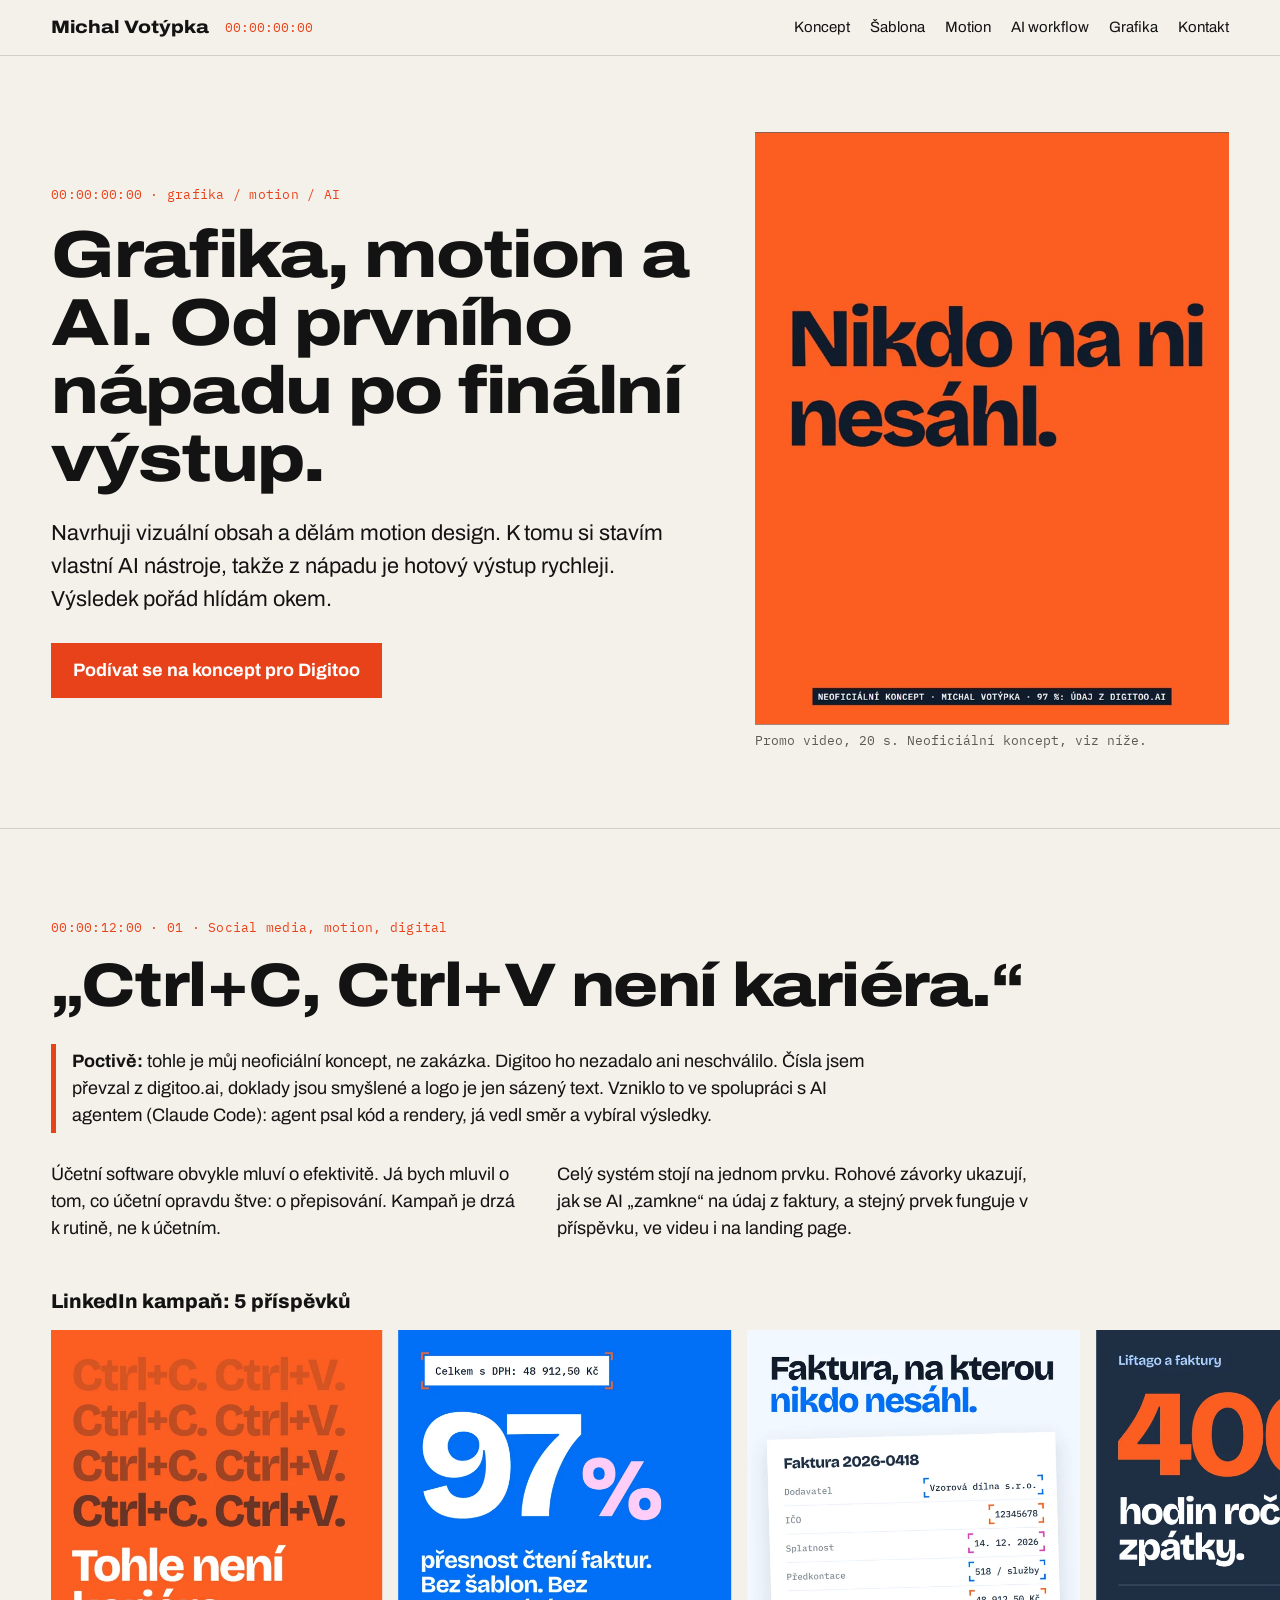
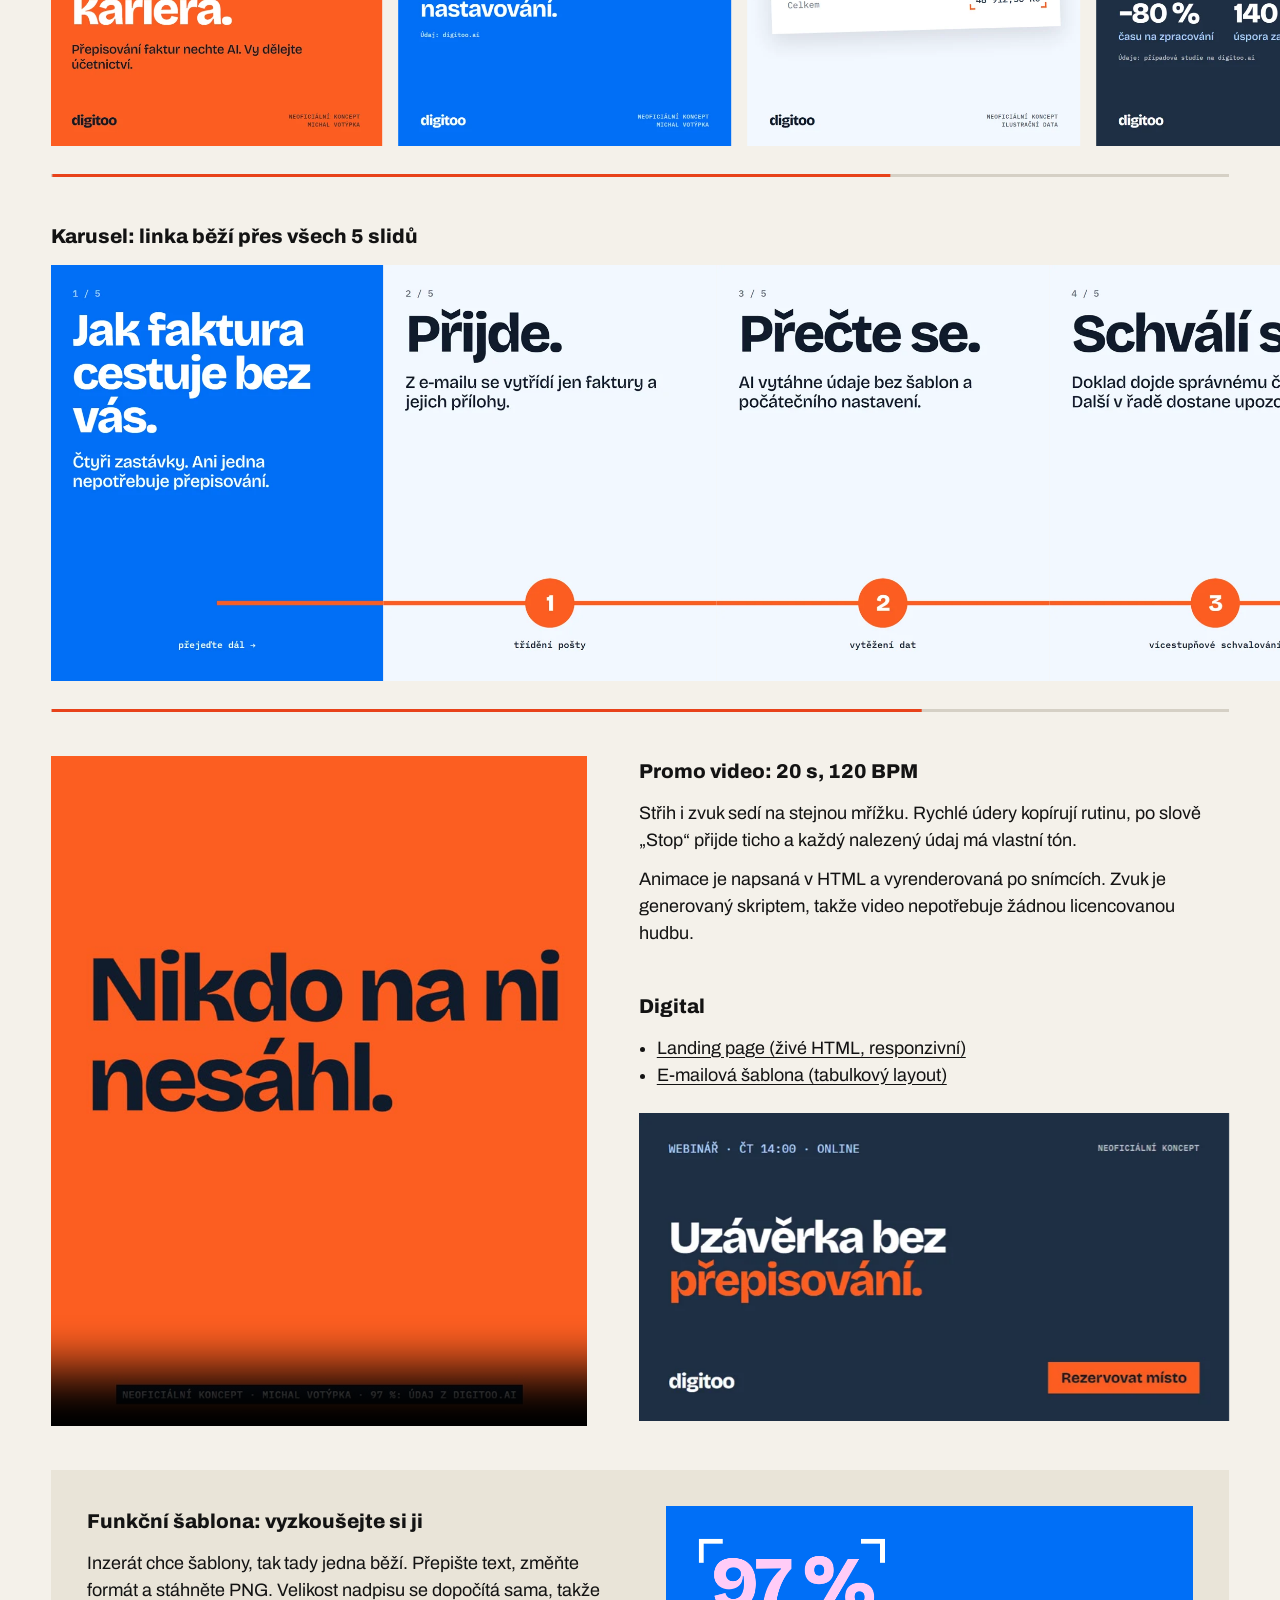
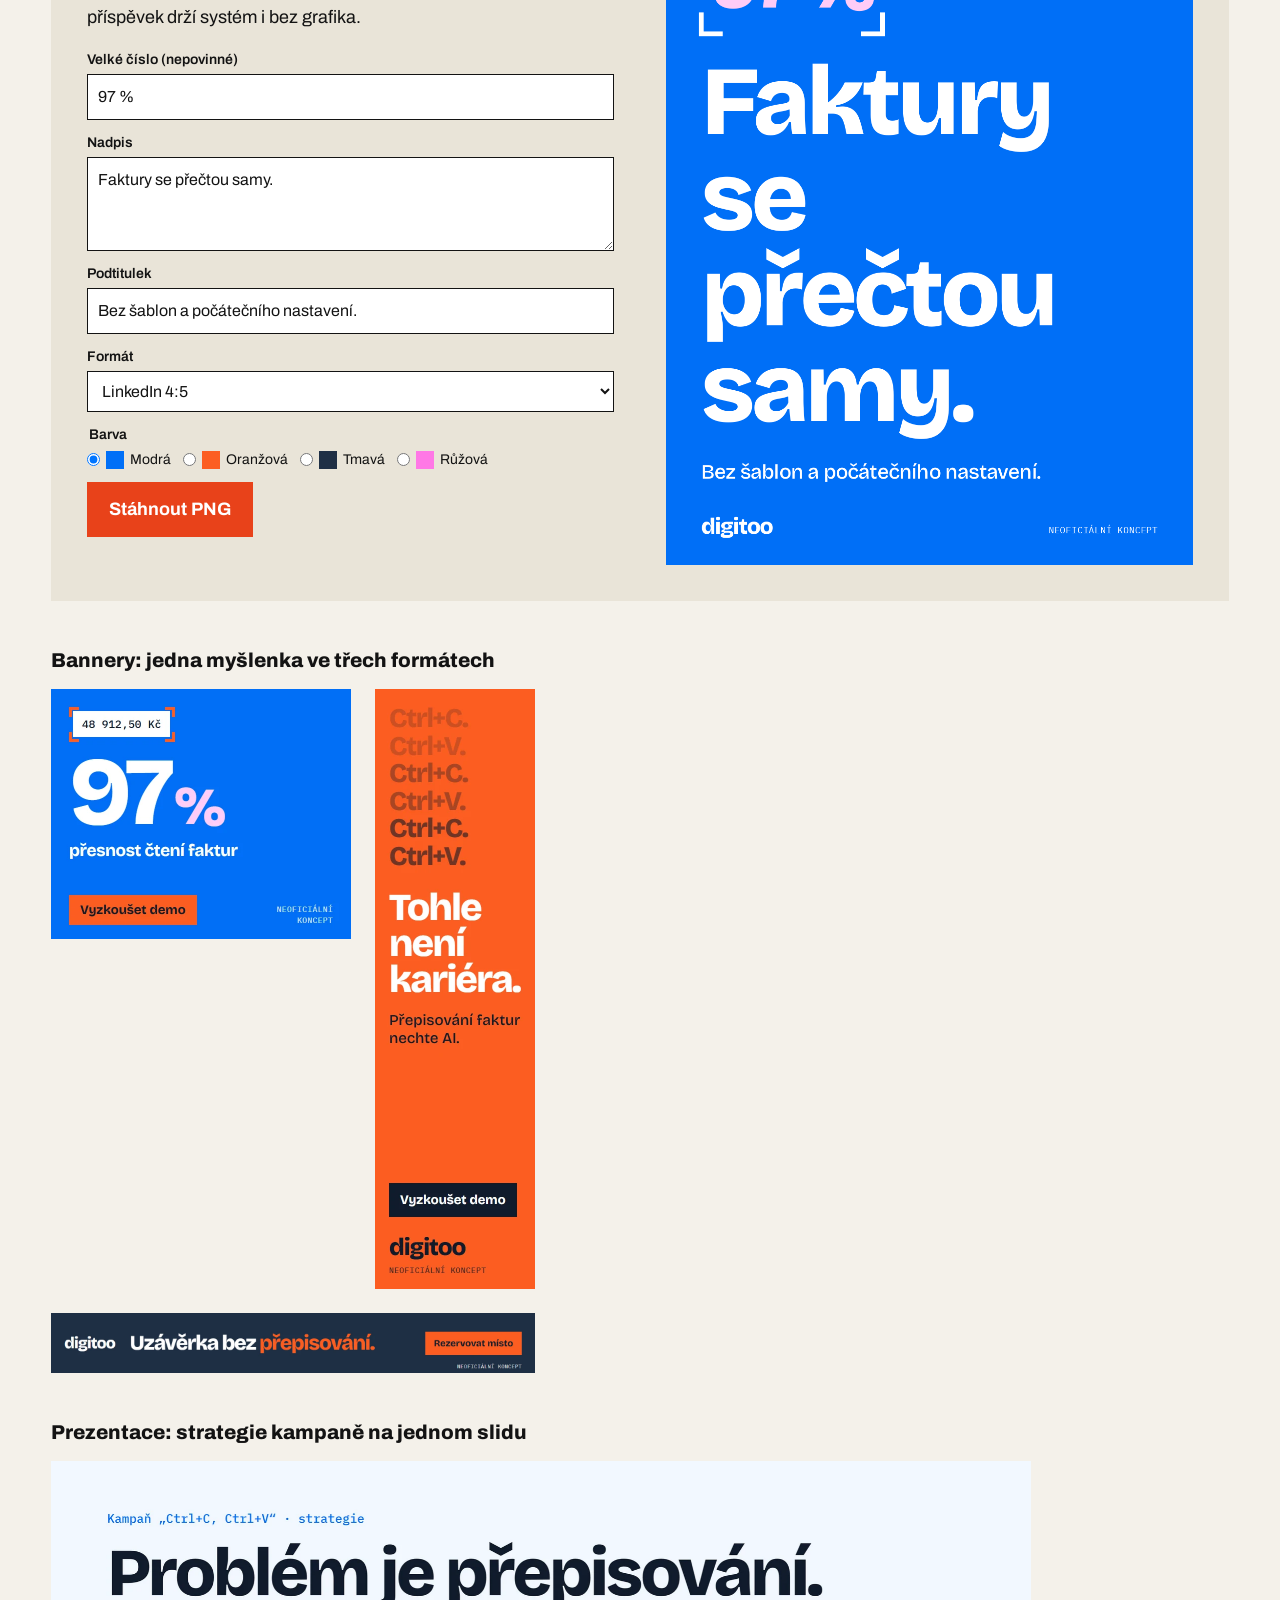
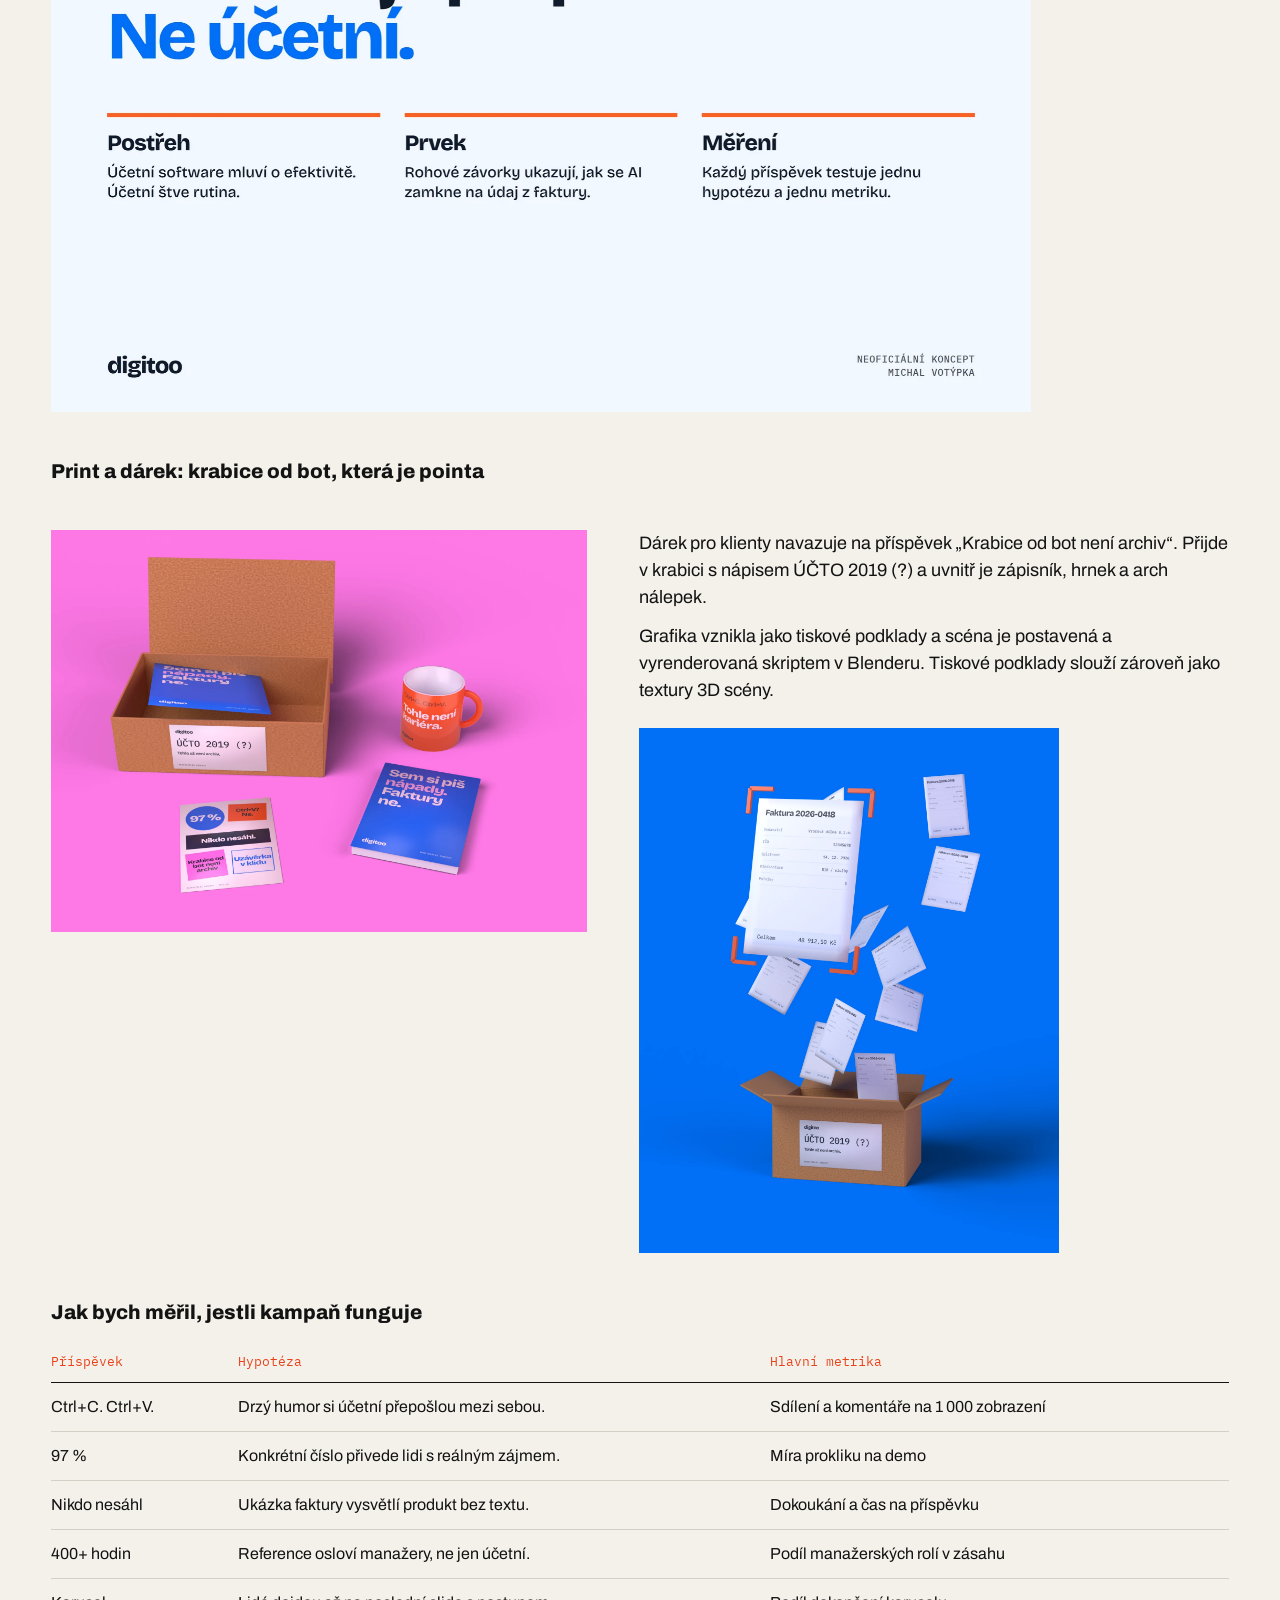
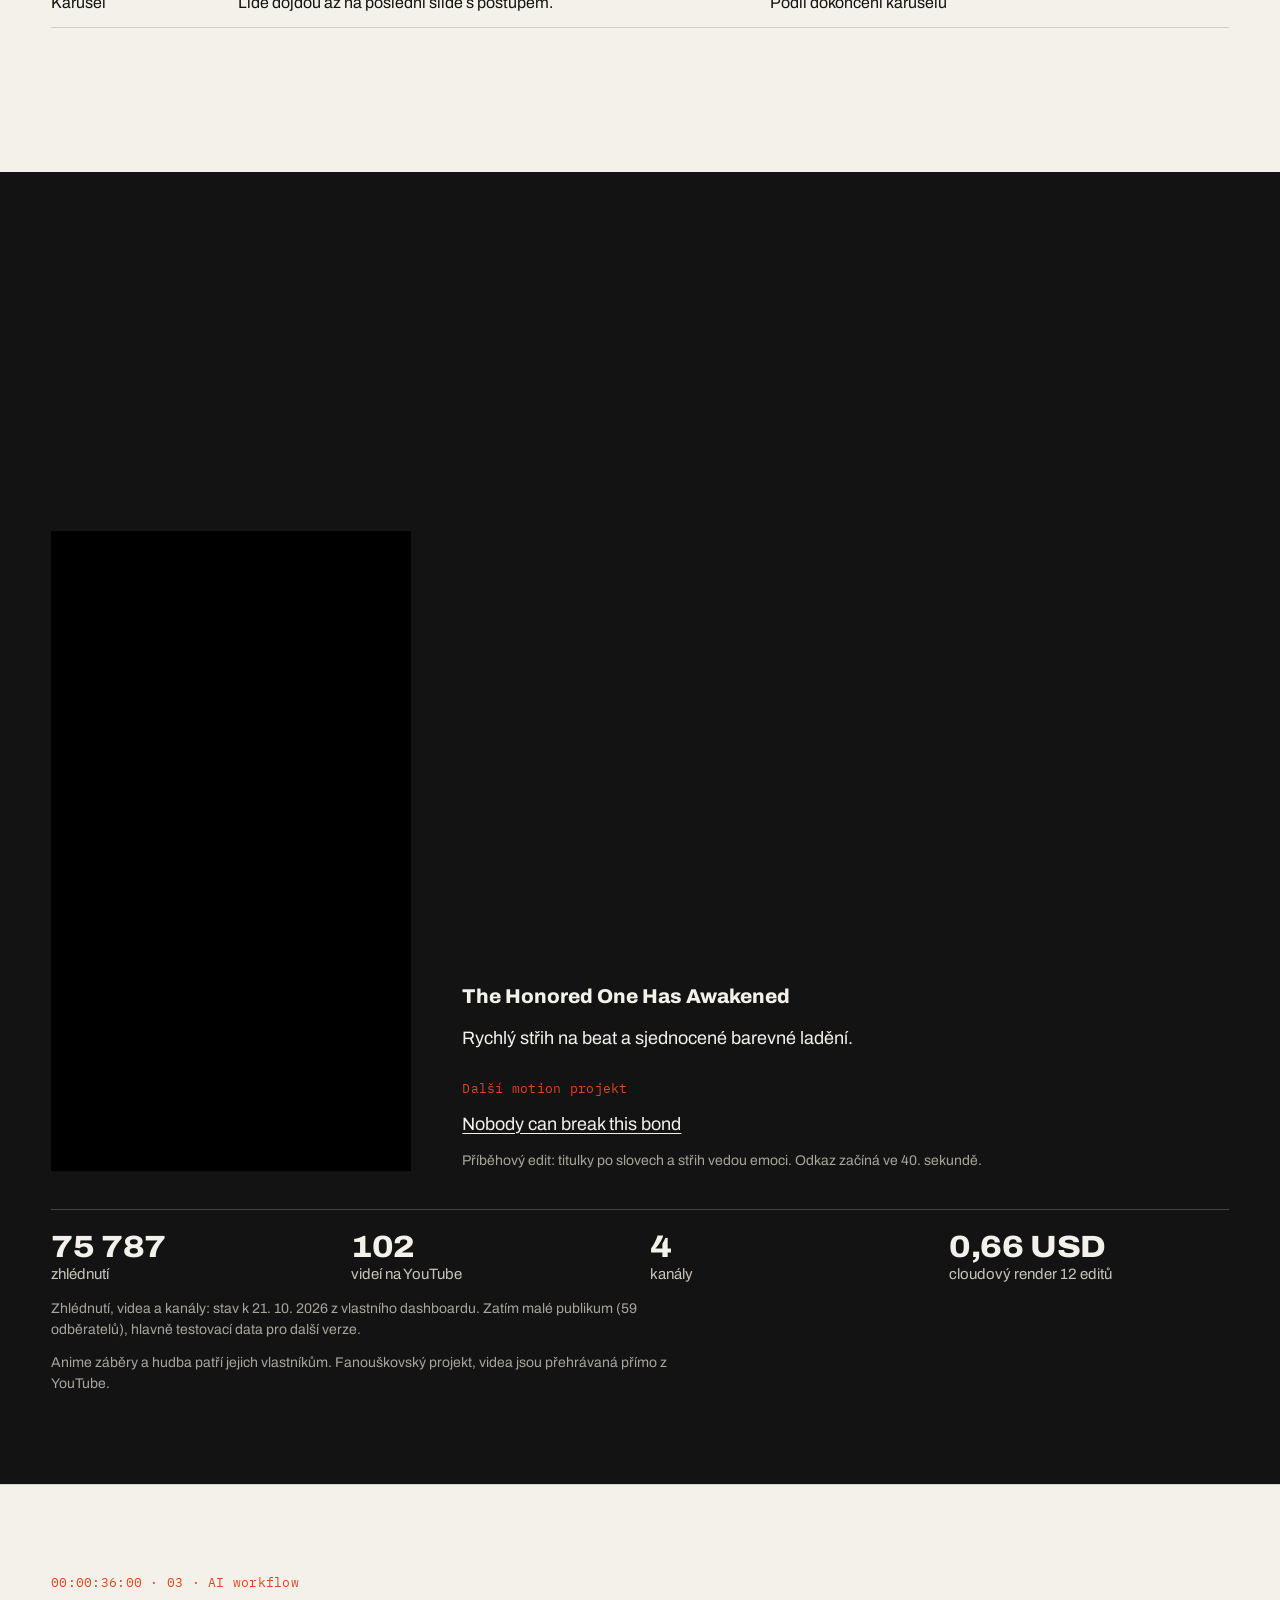
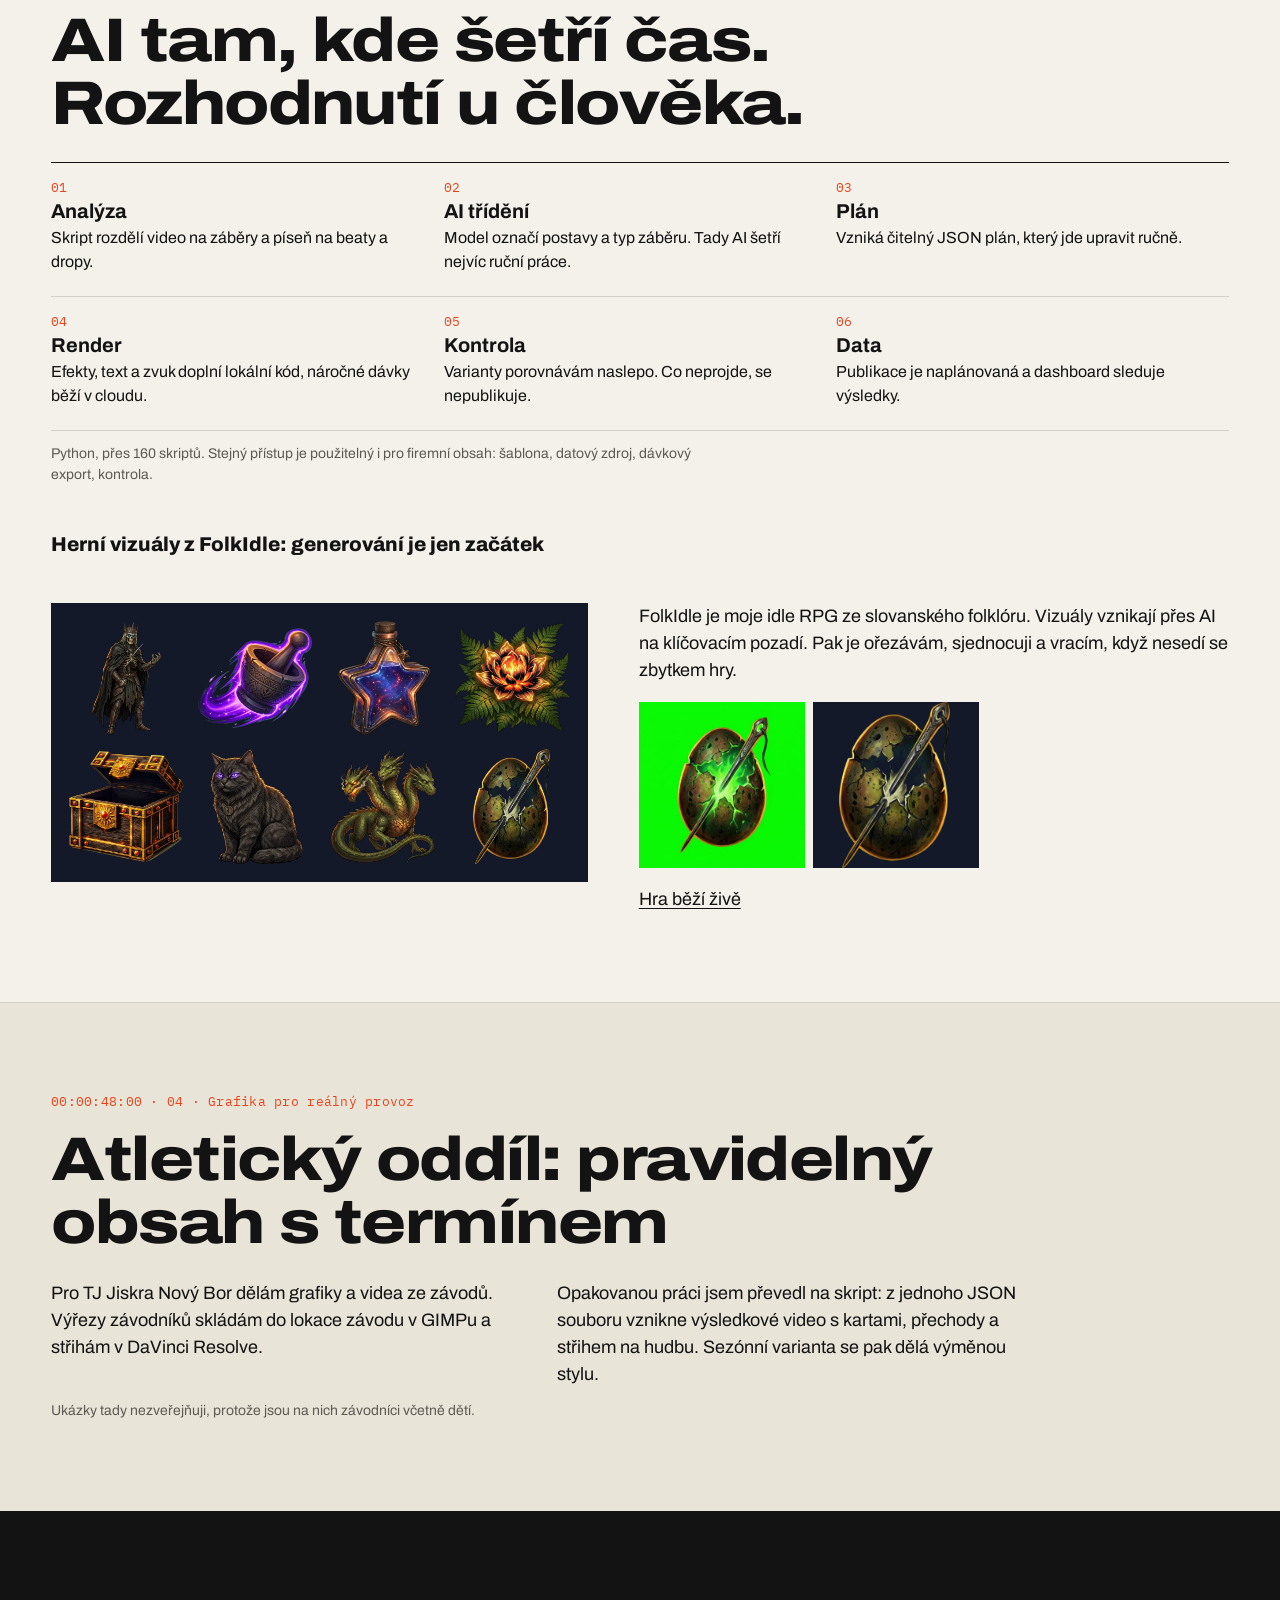
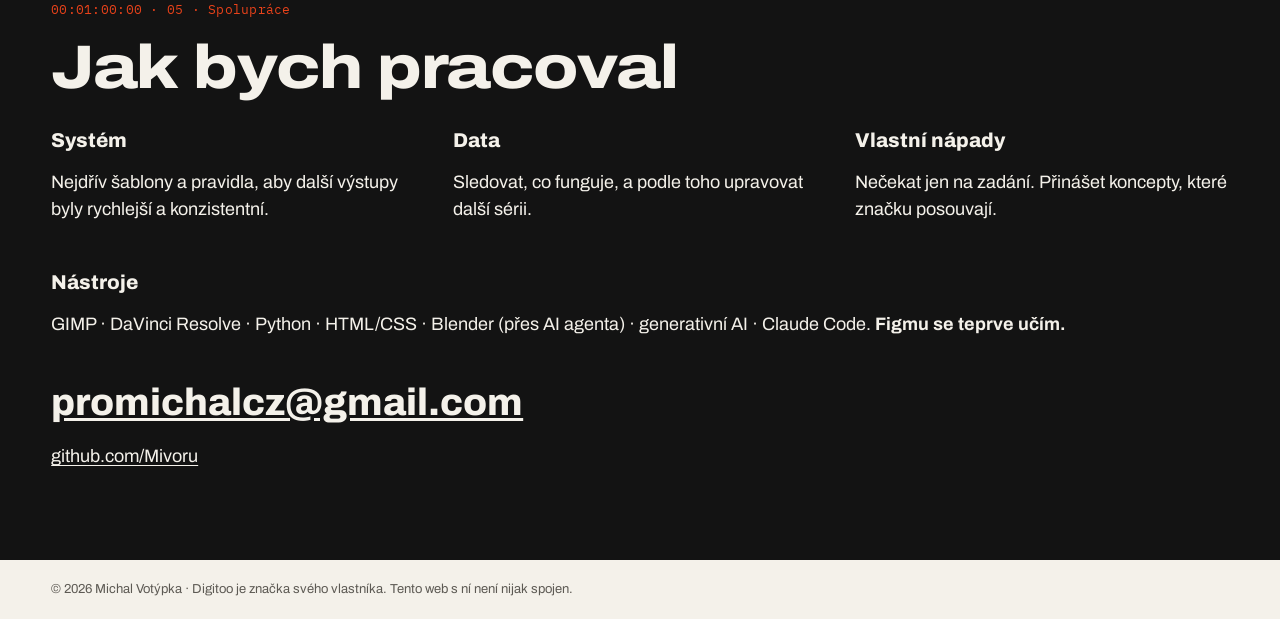
==== commit 3796a245: "feat: lead with design, add display ads and a strategy slide Rework the hero copy, make The Honored " ====
--- a/index.html
+++ b/index.html
@@ -10,8 +10,8 @@
 <section class="hero">
  <div class="hero-text">
   <p class="tc">00:00:00:00 · grafika / motion / AI</p>
-  <h1>Stavím si nástroje, které dělají vizuály rychleji. Výsledek pořád hlídám okem.</h1>
-  <p class="lead">Dělám grafiku a motion design a programuju si k tomu vlastní produkční nástroje. Z toho vzniklo přes 100 publikovaných krátkých videí a vizuály pro vlastní hru.</p>
+  <h1>Grafika, motion a AI. Od prvního nápadu po finální výstup.</h1>
+  <p class="lead">Navrhuji vizuální obsah a dělám motion design. K tomu si stavím vlastní AI nástroje, takže z nápadu je hotový výstup rychleji. Výsledek pořád hlídám okem.</p>
   <a class="cta" href="#koncept">Podívat se na koncept pro Digitoo</a>
  </div>
  <figure class="hero-video" data-parallax="0.07"><video width="720" height="900" src="assets/video/promo.mp4" poster="assets/img/concept/promo_poster.jpg" autoplay muted loop playsinline></video>
@@ -43,6 +43,7 @@
   <p>Animace je napsaná v HTML a vyrenderovaná po snímcích. Zvuk je generovaný skriptem, takže video nepotřebuje žádnou licencovanou hudbu.</p>
   <h3>Digital</h3>
   <ul class="links"><li><a href="concept/landing.html">Landing page (živé HTML, responzivní)</a></li><li><a href="concept/email.html">E-mailová šablona (tabulkový layout)</a></li></ul>
+  <!-- Figma slot: once the file is shared, add <li><a href="URL">Design systém ve Figmě (proměnné, komponenty, šablony)</a></li> to the list above. -->
   <img width="810" height="423" data-tilt loading="lazy" class="banner" src="assets/img/concept/b1.webp" alt="Banner na webinář: Uzávěrka bez přepisování"></div>
  </div>
 
@@ -64,6 +65,15 @@
   </form></div>
   <canvas id="gen-canvas" width="1080" height="1350" aria-label="Náhled příspěvku"></canvas>
  </div>
+
+ <h3>Bannery: jedna myšlenka ve třech formátech</h3>
+ <div class="ads">
+  <img width="600" height="500" loading="lazy" src="assets/img/concept/a300.webp" alt="Banner 300 × 250: 97 % přesnost čtení faktur">
+  <img width="320" height="1200" loading="lazy" src="assets/img/concept/a160.webp" alt="Banner 160 × 600: Tohle není kariéra">
+  <img width="1456" height="180" loading="lazy" src="assets/img/concept/a728.webp" alt="Banner 728 × 90: Uzávěrka bez přepisování">
+ </div>
+ <h3>Prezentace: strategie kampaně na jednom slidu</h3>
+ <img data-tilt width="1920" height="1080" loading="lazy" class="slide" src="assets/img/concept/s1.webp" alt="Slide: Problém je přepisování, ne účetní. Postřeh, prvek a měření kampaně.">
 
  <h3>Print a dárek: krabice od bot, která je pointa</h3>
  <div class="split">
@@ -89,13 +99,17 @@
 <section id="motion" class="block dark">
  <p class="tc">00:00:24:00 · 02 · Motion design a střih</p>
  <h2>Anime edity z vlastního enginu</h2>
- <p class="big-note">Osobní projekt, ne komerční zakázka. Engine vezme epizodu a píseň, najde drop, střihá do beatu a přidává efekty, typografii i zvuk.</p>
- <dl class="stats"><div><dt>76 493</dt><dd>zhlédnutí</dd></div><div><dt>103</dt><dd>videí na YouTube</dd></div><div><dt>4</dt><dd>kanály</dd></div><div><dt>0,67 USD</dt><dd>cloudový render 12 editů</dd></div></dl>
+ <p class="big-note">Osobní projekt, ne komerční zakázka. Střih drží rytmus písně a typografie nese emoci. Engine vezme epizodu a píseň, najde drop a připraví střih, efekty i zvuk.</p>
+ <div class="clips">
+  <figure><iframe loading="lazy" src="https://www.youtube-nocookie.com/embed/OiI0n7IcFuQ" title="Edit The Honored One Has Awakened" allow="encrypted-media; picture-in-picture; fullscreen"></iframe></figure>
+  <div class="also"><h3>The Honored One Has Awakened</h3>
+  <p>Rychlý střih na beat a sjednocené barevné ladění.</p>
+  <p class="tc">Další motion projekt</p>
+  <p><a href="https://www.youtube.com/watch?v=cIpMKm2ZCu4&amp;t=40s">Nobody can break this bond</a></p>
+  <p class="small">Příběhový edit: titulky po slovech a střih vedou emoci. Odkaz začíná ve 40. sekundě.</p></div>
+ </div>
+ <dl class="stats quiet"><div><dt>76 493</dt><dd>zhlédnutí</dd></div><div><dt>103</dt><dd>videí na YouTube</dd></div><div><dt>4</dt><dd>kanály</dd></div><div><dt>0,67 USD</dt><dd>cloudový render 12 editů</dd></div></dl>
  <p class="small">Zhlédnutí, videa a kanály: stav k 21. 10. 2026 z vlastního dashboardu. Zatím malé publikum (59 odběratelů), hlavně testovací data pro další verze.</p>
- <div class="clips">
-  <figure><iframe loading="lazy" src="https://www.youtube-nocookie.com/embed/cIpMKm2ZCu4?start=40" title="Edit Nobody can break this bond" allow="encrypted-media; picture-in-picture; fullscreen"></iframe><figcaption>Příběhový edit: titulky po slovech a střih vedou emoci. Ukázka začíná ve 40. sekundě.</figcaption></figure>
-  <figure><iframe loading="lazy" src="https://www.youtube-nocookie.com/embed/OiI0n7IcFuQ" title="Edit The Honored One Has Awakened" allow="encrypted-media; picture-in-picture; fullscreen"></iframe><figcaption>Rychlý střih na beat a sjednocené barevné ladění.</figcaption></figure>
- </div>
  <p class="small">Anime záběry a hudba patří jejich vlastníkům. Fanouškovský projekt, videa jsou přehrávaná přímo z YouTube.</p>
 </section>
 
--- a/css/style.css
+++ b/css/style.css
@@ -42,8 +42,13 @@
 .stats{display:grid;grid-template-columns:repeat(4,1fr);gap:20px;margin:38px 0 12px;border-top:1px solid #444;padding-top:20px}
 .stats dt{font-size:clamp(28px,3.8vw,50px);font-weight:800;font-stretch:112%;letter-spacing:-.02em;line-height:1.1}
 .stats dd{margin:0;color:#c9c5bb;font-size:15px}
+.ads{display:grid;grid-template-columns:300px 160px minmax(0,728px);gap:24px;align-items:start}
+.ads img{width:100%}
+.slide{width:100%;max-width:980px}
+.stats.quiet dt{font-size:clamp(22px,2.4vw,32px)}
 .small{font-size:14px;color:var(--mute);max-width:46em;margin-top:12px}
-.clips{display:grid;grid-template-columns:repeat(2,minmax(0,320px));gap:24px;margin-top:32px}
+.clips{display:grid;grid-template-columns:minmax(0,360px) minmax(0,32em);gap:clamp(24px,4vw,56px);margin-top:32px;align-items:end}
+.also h3{margin-top:0}.also .tc{margin:28px 0 4px}
 .clips iframe{display:block;width:100%;aspect-ratio:9/16;border:0;background:#000}
 .flow{list-style:none;padding:0;counter-reset:s;display:grid;grid-template-columns:repeat(3,1fr);gap:0;border-top:1px solid var(--ink)}
 .flow li{counter-increment:s;padding:16px 18px 22px 0;border-bottom:1px solid var(--line);font-size:16px}
@@ -75,6 +80,8 @@
 th{font:400 13px Plex,monospace;color:var(--hot);border-bottom:1px solid var(--ink)}
 @media(max-width:860px){.gen{grid-template-columns:minmax(0,1fr)}}
 @media(max-width:860px){.hero,.split,.two,.three{grid-template-columns:minmax(0,1fr)}.top nav{display:none}.stats{grid-template-columns:1fr 1fr}.flow{grid-template-columns:1fr 1fr}.hero-video{max-width:440px}}
+@media(max-width:1280px){.ads{grid-template-columns:300px 160px}.ads img:last-child{grid-column:1/-1;max-width:728px}}
+@media(max-width:520px){.ads{grid-template-columns:minmax(0,300px)}.ads img:nth-child(2){max-width:160px}}
 @media(max-width:480px){.flow{grid-template-columns:1fr}.clips{grid-template-columns:minmax(0,1fr)}}
 @media(prefers-reduced-motion:reduce){html{scroll-behavior:auto}}
 /* Smooth scrolling (Lenis) */
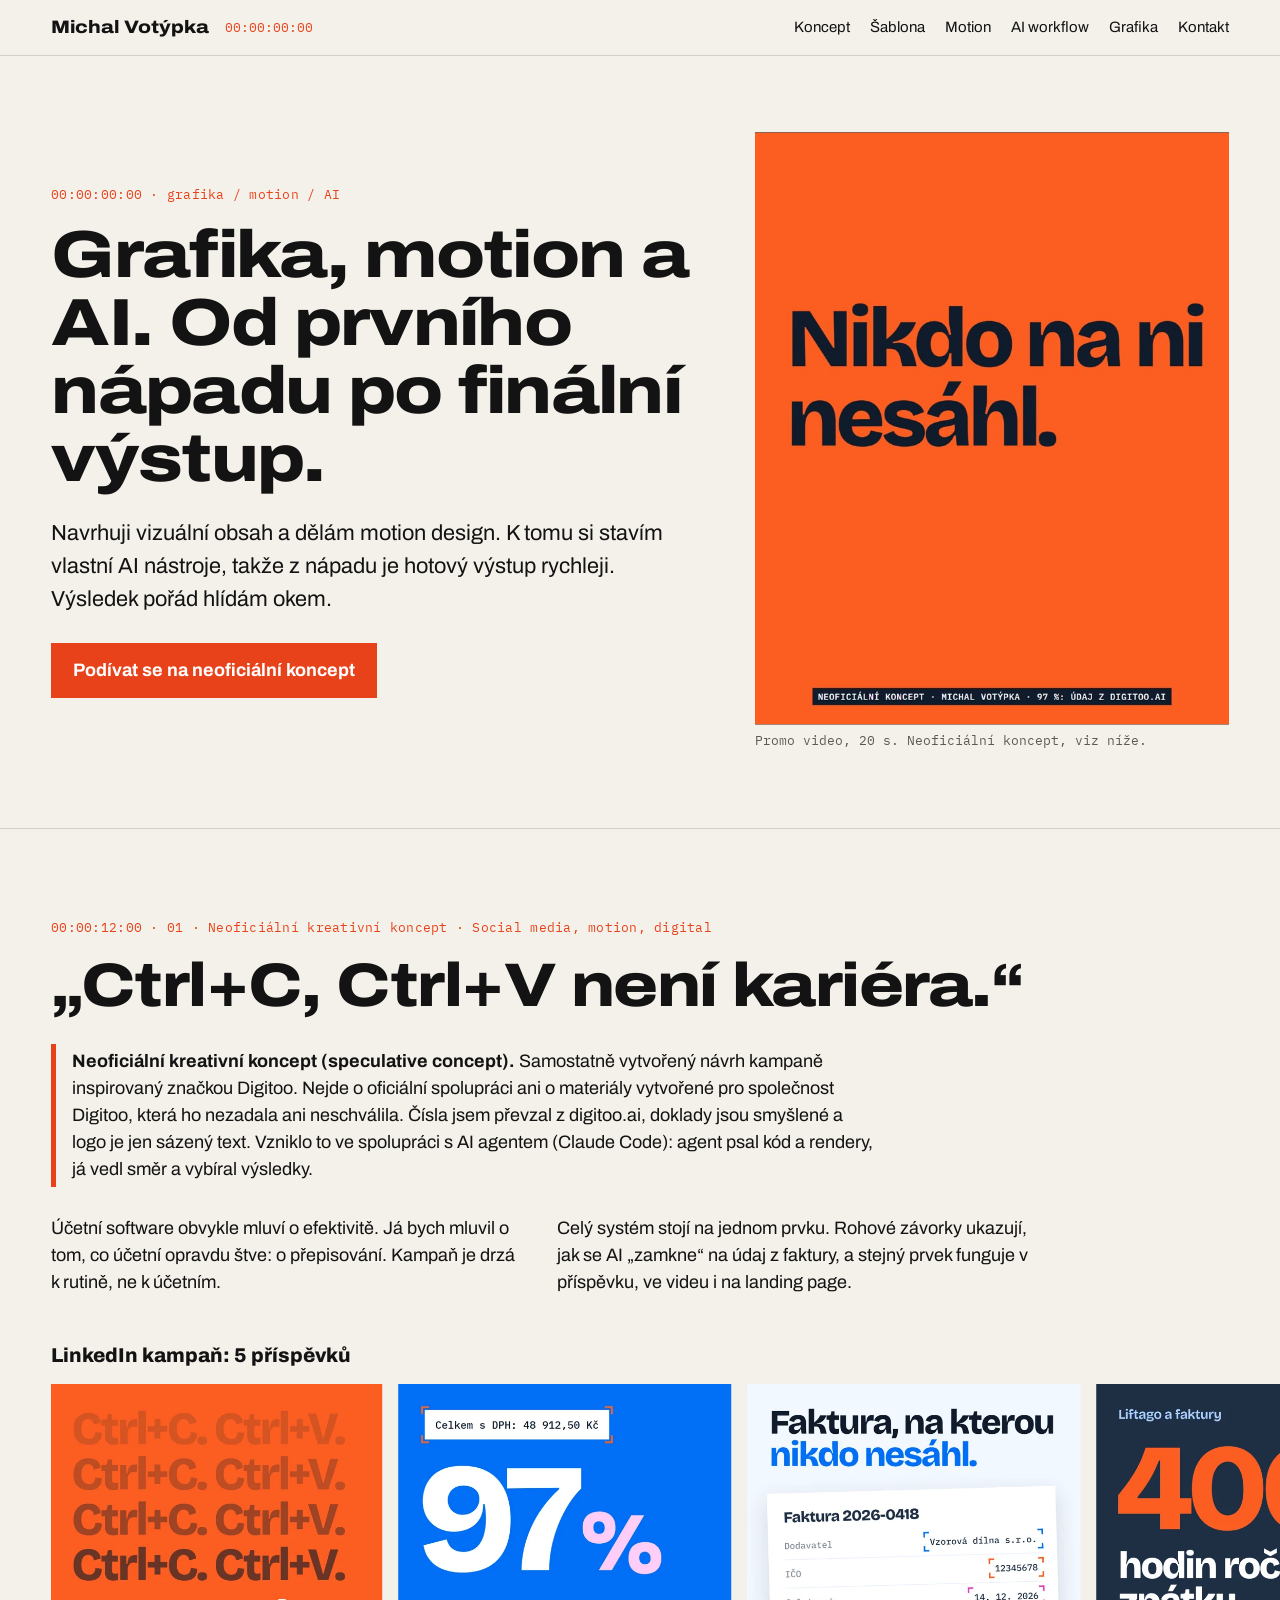
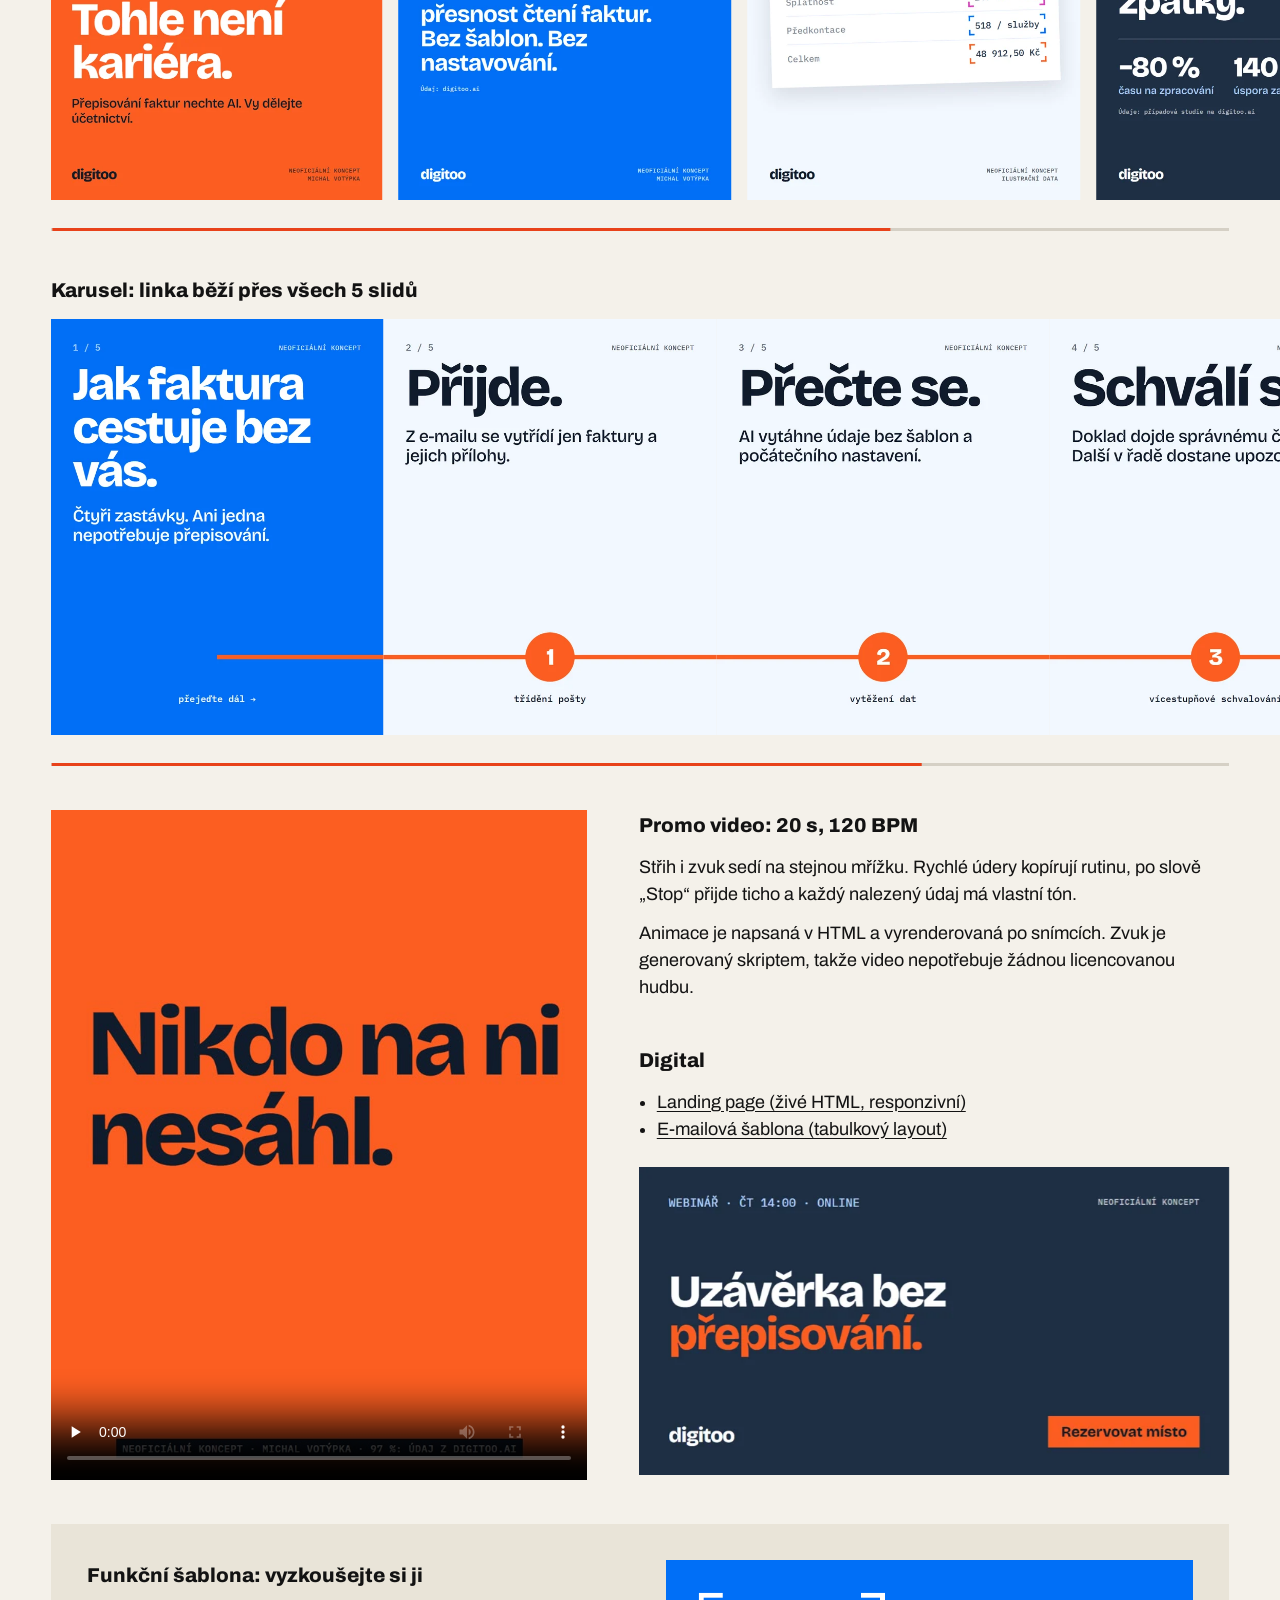
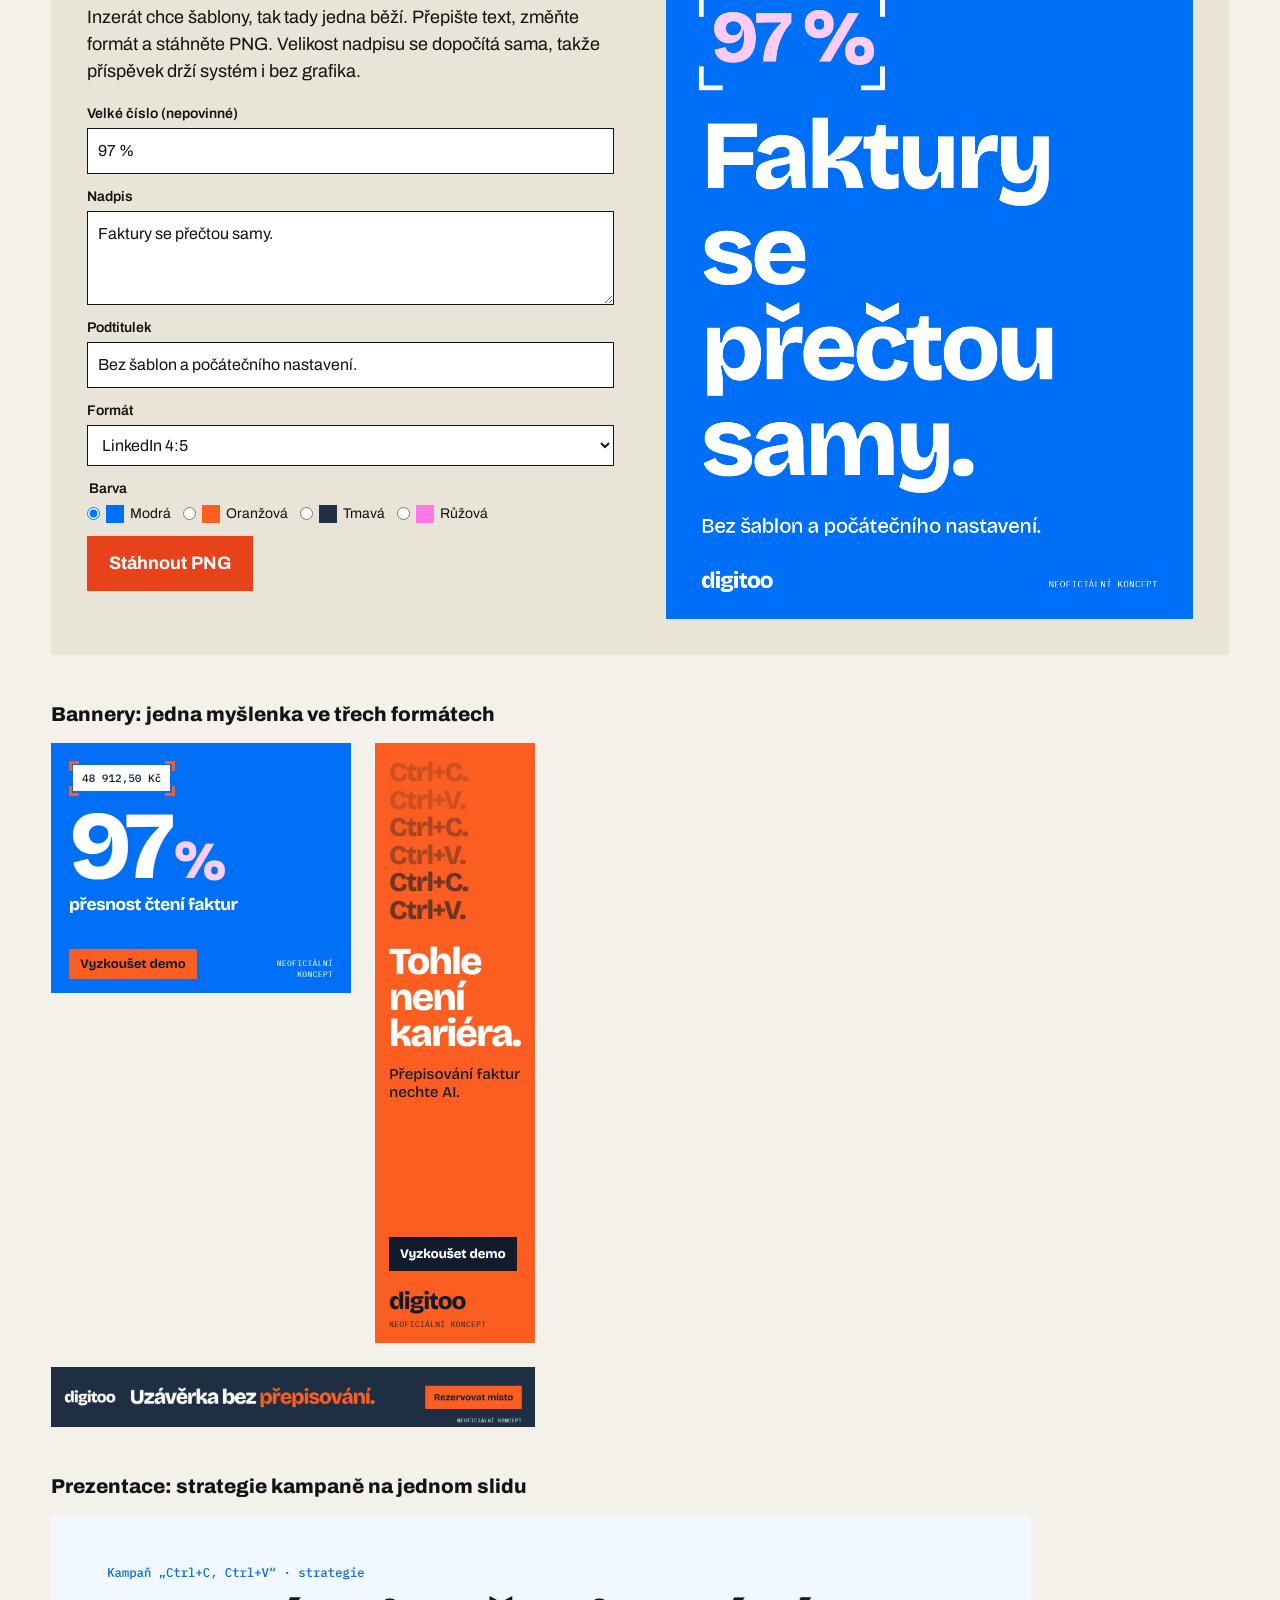
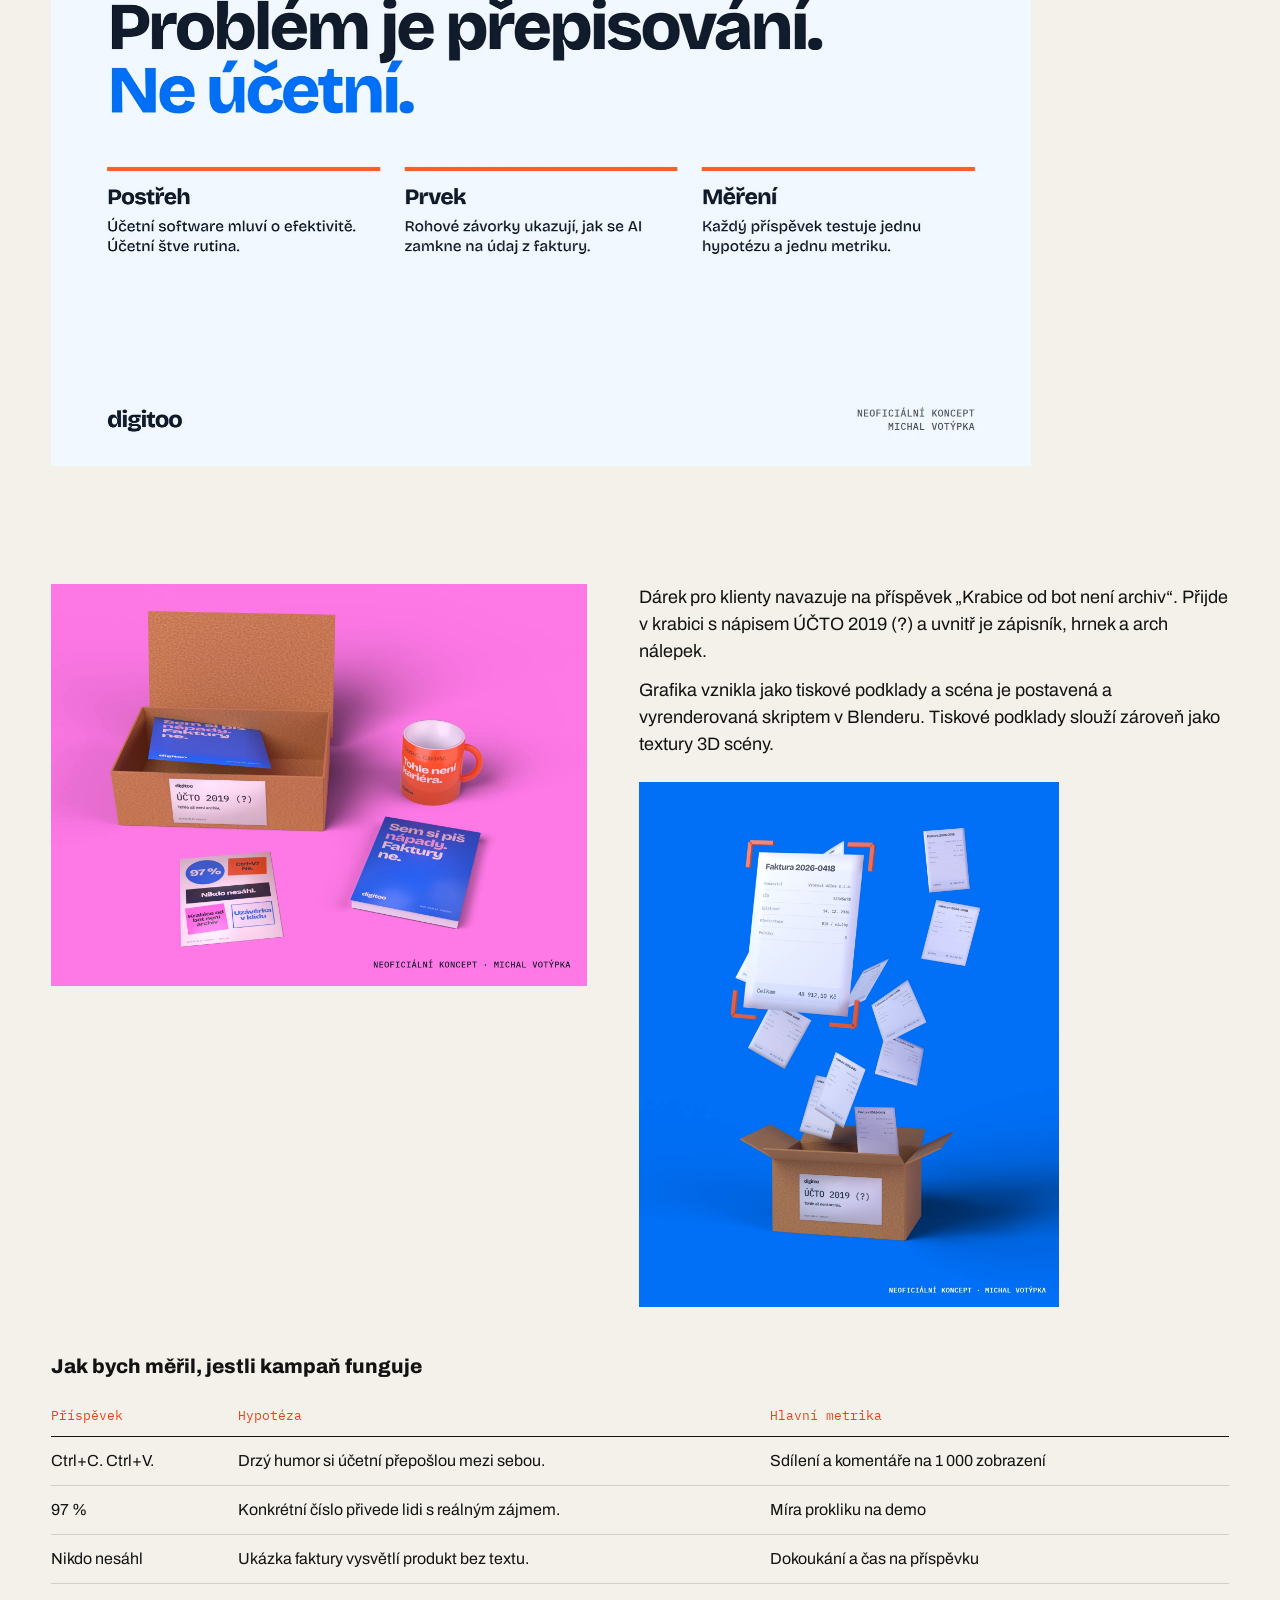
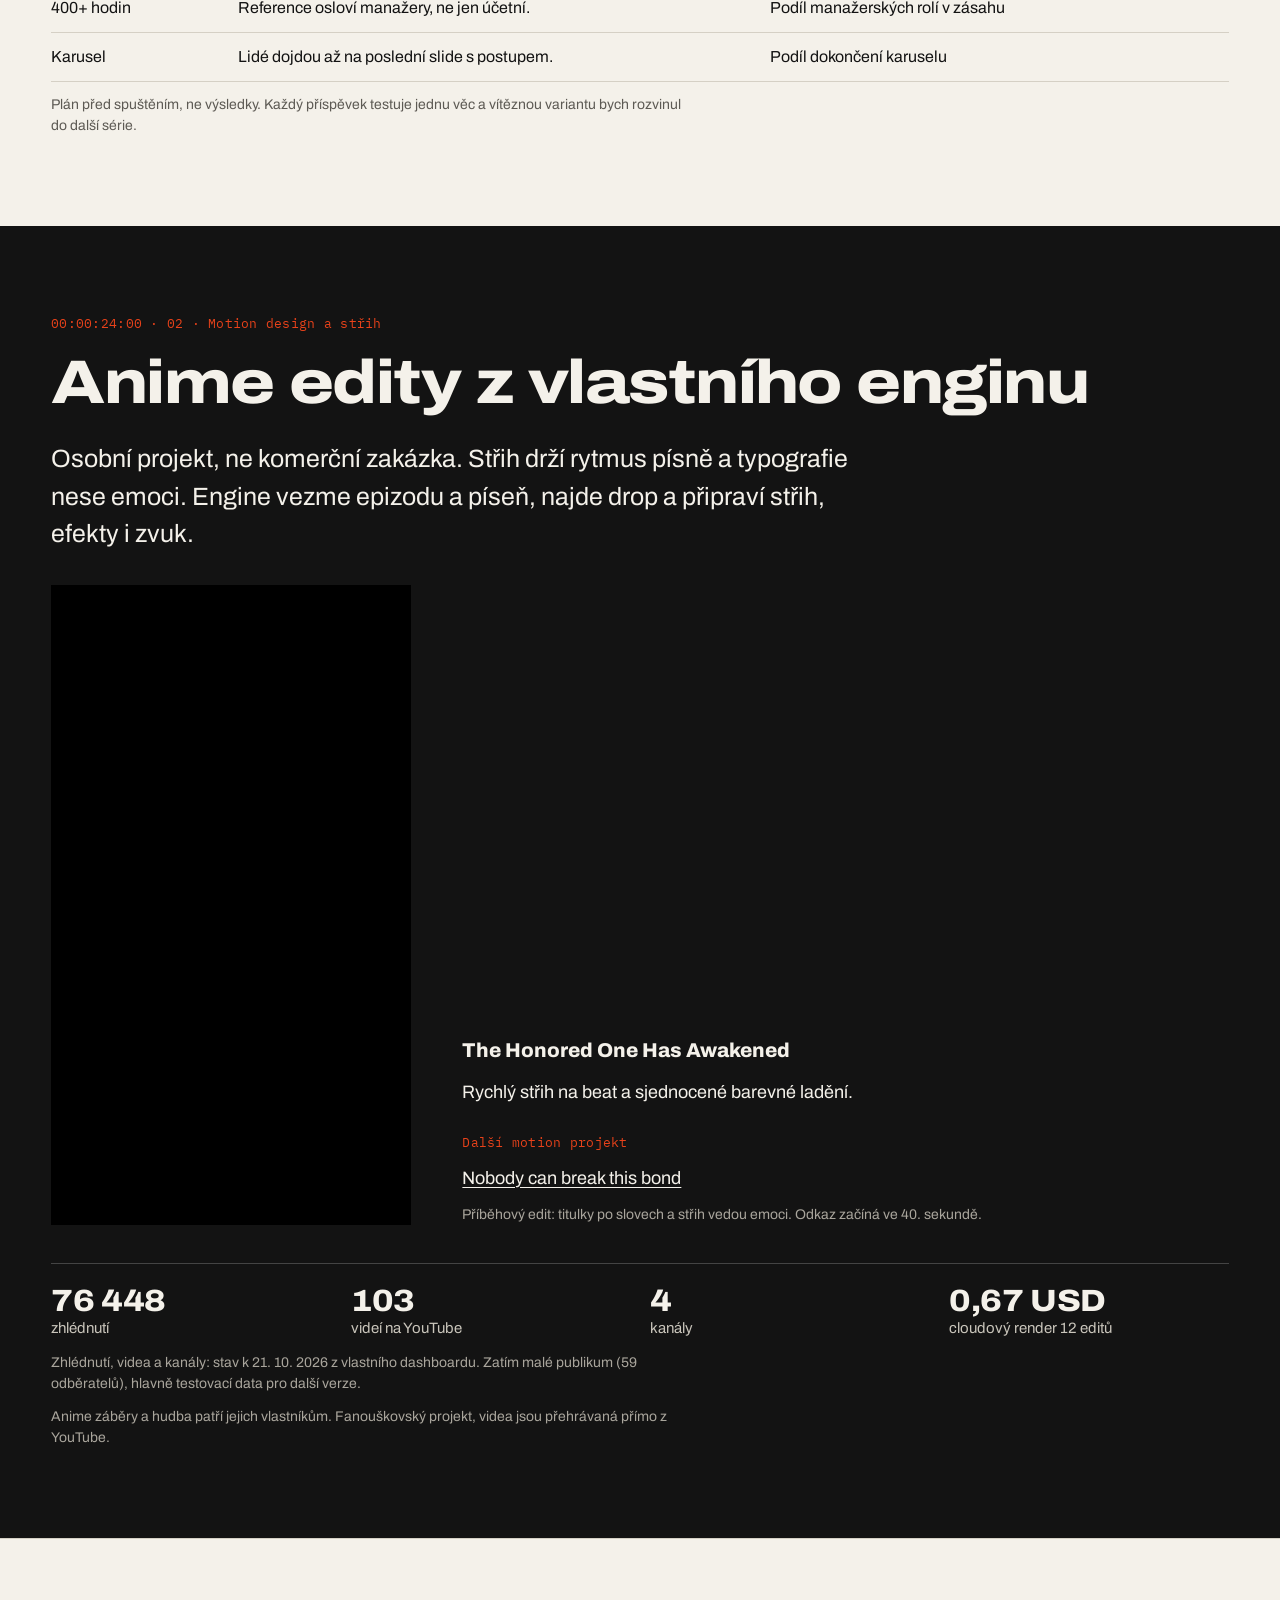
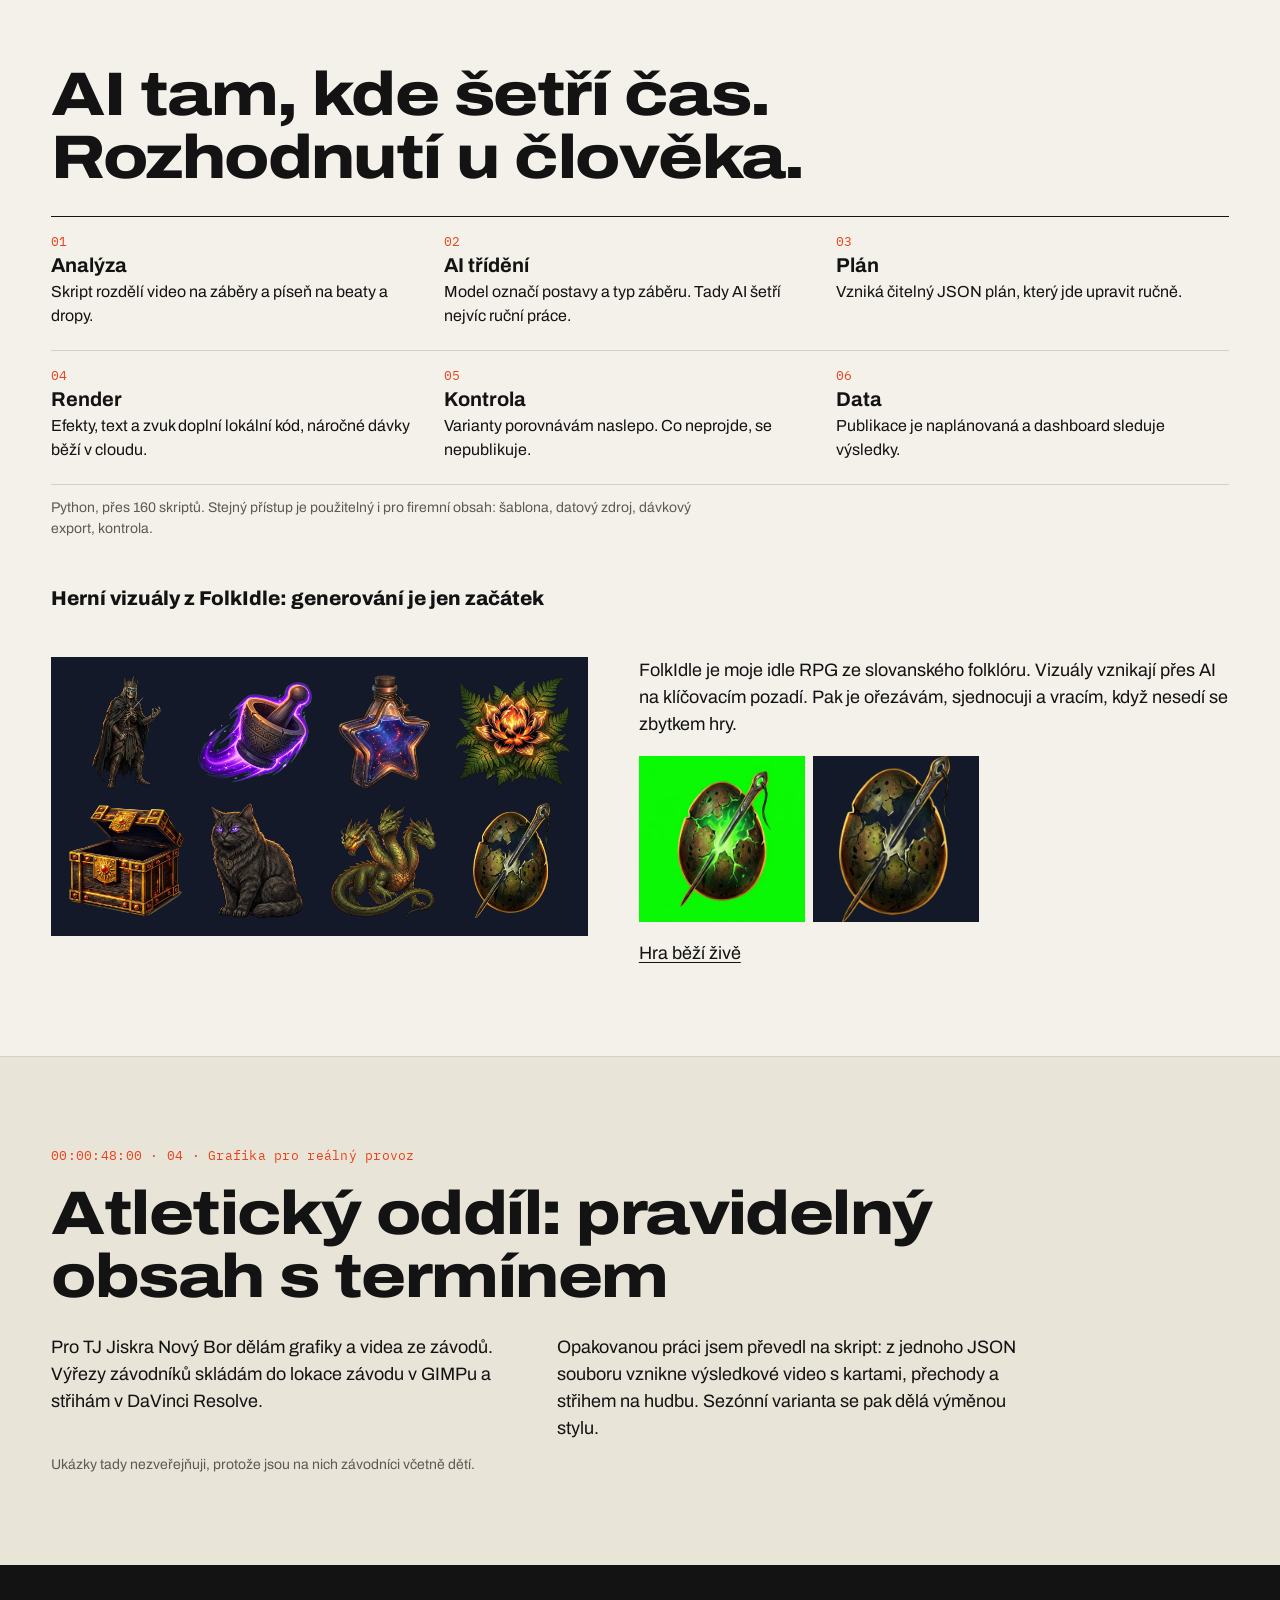
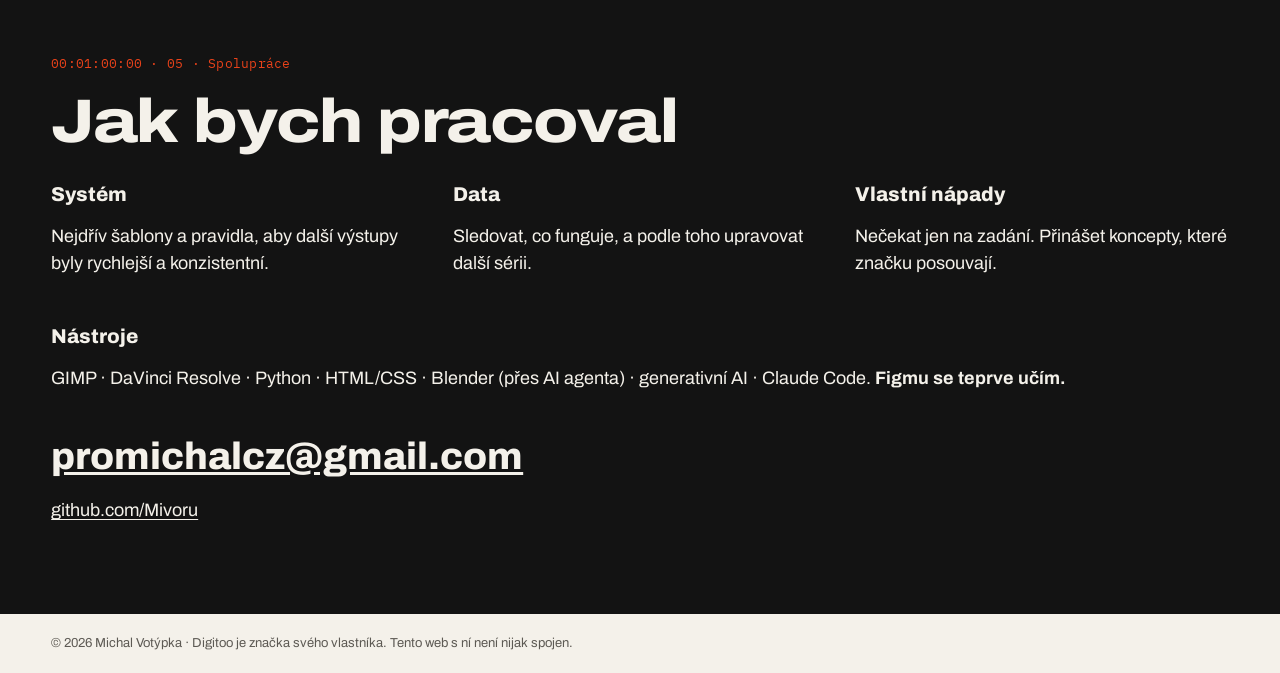
==== commit 8390bc3a: "fix: label every concept asset as unofficial Add readable labels to carousel slides 1 to 4 and the 3" ====
--- a/index.html
+++ b/index.html
@@ -12,16 +12,16 @@
   <p class="tc">00:00:00:00 · grafika / motion / AI</p>
   <h1>Grafika, motion a AI. Od prvního nápadu po finální výstup.</h1>
   <p class="lead">Navrhuji vizuální obsah a dělám motion design. K tomu si stavím vlastní AI nástroje, takže z nápadu je hotový výstup rychleji. Výsledek pořád hlídám okem.</p>
-  <a class="cta" href="#koncept">Podívat se na koncept pro Digitoo</a>
+  <a class="cta" href="#koncept">Podívat se na neoficiální koncept</a>
  </div>
  <figure class="hero-video" data-parallax="0.07"><video width="720" height="900" src="assets/video/promo.mp4" poster="assets/img/concept/promo_poster.jpg" autoplay muted loop playsinline></video>
  <figcaption>Promo video, 20 s. Neoficiální koncept, viz níže.</figcaption></figure>
 </section>
 
 <section id="koncept" class="block">
- <p class="tc">00:00:12:00 · 01 · Social media, motion, digital</p>
+ <p class="tc">00:00:12:00 · 01 · Neoficiální kreativní koncept · Social media, motion, digital</p>
  <h2>„Ctrl+C, Ctrl+V není kariéra.“</h2>
- <p class="honest"><b>Poctivě:</b> tohle je můj neoficiální koncept, ne zakázka. Digitoo ho nezadalo ani neschválilo. Čísla jsem převzal z digitoo.ai, doklady jsou smyšlené a logo je jen sázený text. Vzniklo to ve spolupráci s AI agentem (Claude Code): agent psal kód a rendery, já vedl směr a vybíral výsledky.</p>
+ <p class="honest"><b>Neoficiální kreativní koncept (speculative concept).</b> Samostatně vytvořený návrh kampaně inspirovaný značkou Digitoo. Nejde o oficiální spolupráci ani o materiály vytvořené pro společnost Digitoo, která ho nezadala ani neschválila. Čísla jsem převzal z digitoo.ai, doklady jsou smyšlené a logo je jen sázený text. Vzniklo to ve spolupráci s AI agentem (Claude Code): agent psal kód a rendery, já vedl směr a vybíral výsledky.</p>
  <div class="two"><p>Účetní software obvykle mluví o efektivitě. Já bych mluvil o tom, co účetní opravdu štve: o přepisování. Kampaň je drzá k rutině, ne k účetním.</p>
  <p>Celý systém stojí na jednom prvku. Rohové závorky ukazují, jak se AI „zamkne“ na údaj z faktury, a stejný prvek funguje v příspěvku, ve videu i na landing page.</p></div>
  <h3>LinkedIn kampaň: 5 příspěvků</h3>
